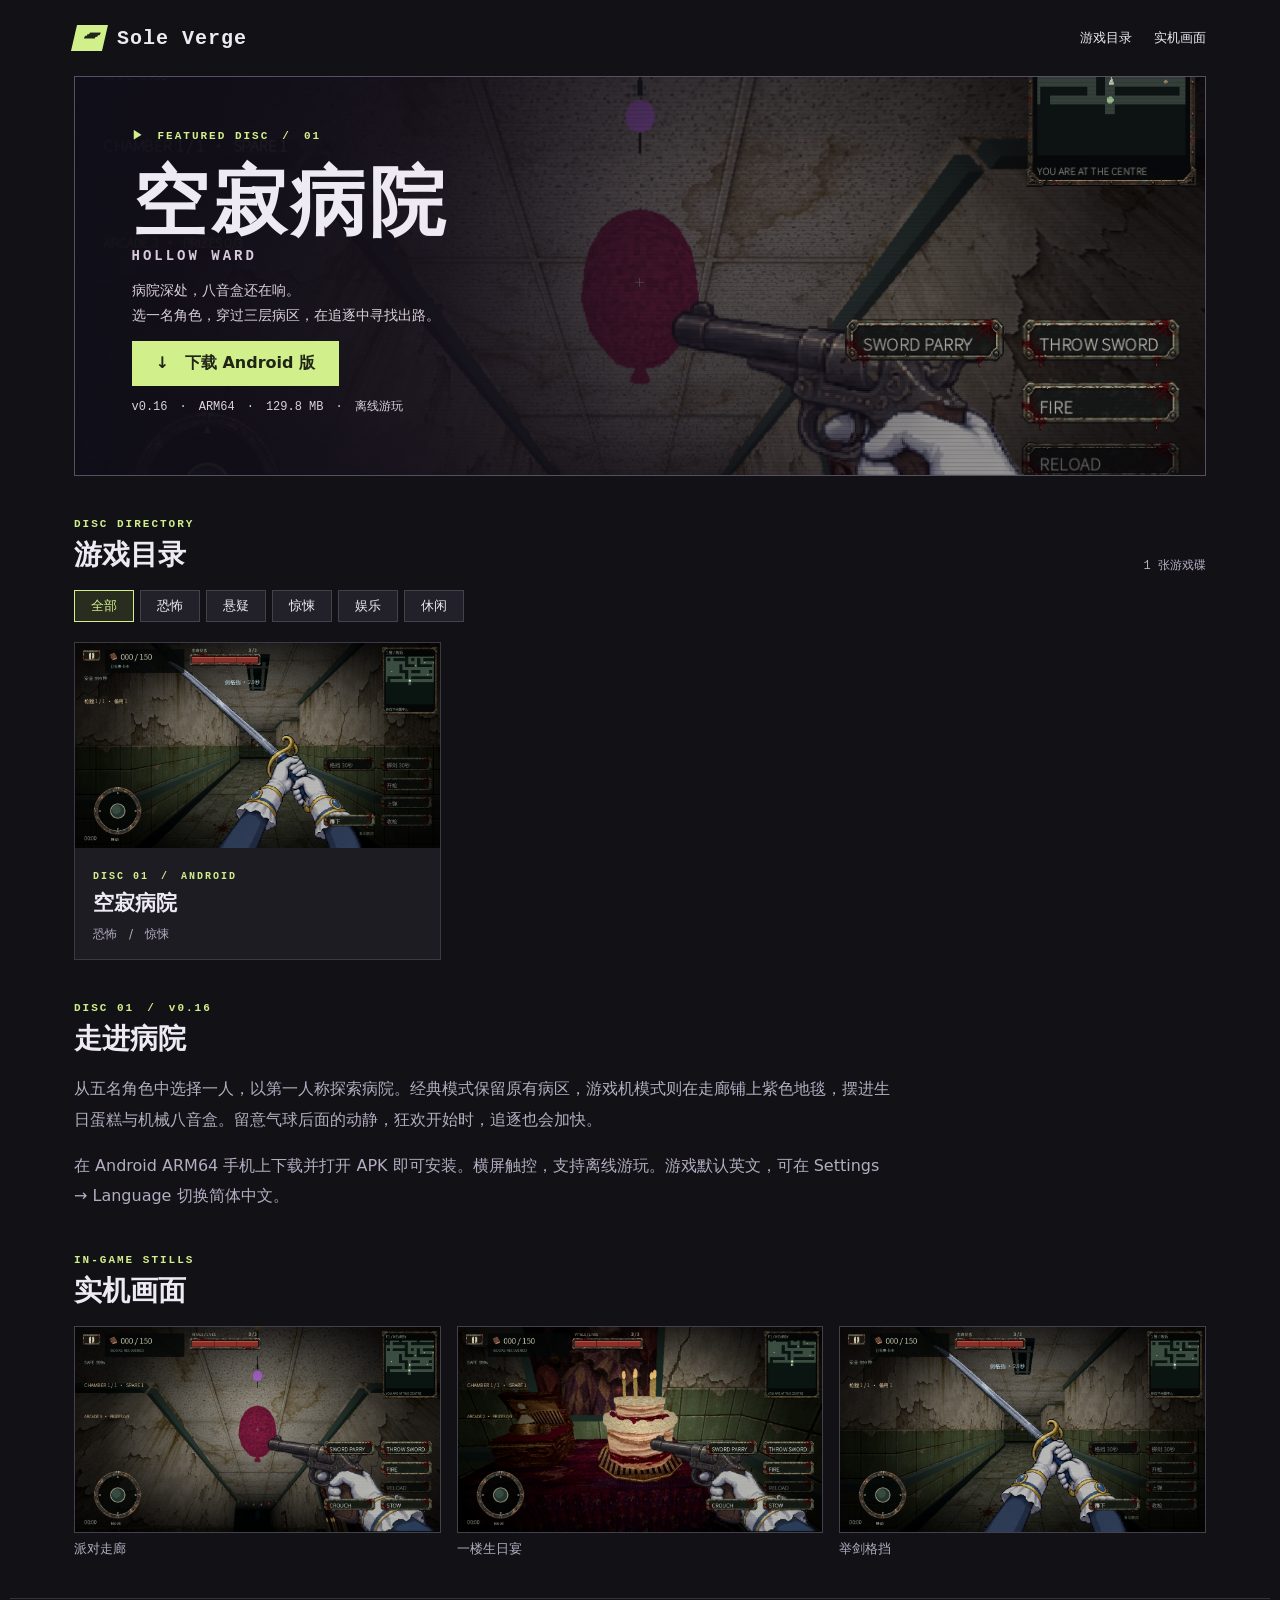
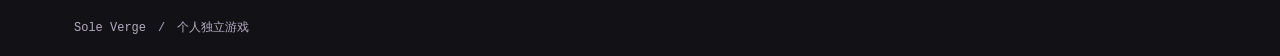
==== index.html @ 1a34a892 "Publish Sole Verge with Hollow Ward v0.16" ====
<!doctype html>
<html lang="zh-CN">
<head><meta charset="utf-8"><meta name="viewport" content="width=device-width,initial-scale=1"><meta name="theme-color" content="#12121a"><title>Sole Verge · 独立游戏目录</title><link rel="stylesheet" href="style.css"></head>
<body id="top"><header><a class="brand" href="#top"><i aria-hidden="true">▰</i> Sole Verge</a><nav><a href="#library">游戏目录</a><a href="#gallery">实机画面</a></nav></header>
<main><section class="hero"><img class="backdrop" src="assets/hall.png" alt=""><div class="shade"></div><div class="feature"><small>▶　FEATURED DISC　/　01</small><h1>空寂病院</h1><b>HOLLOW WARD</b><p>病院深处，八音盒还在响。<br>选一名角色，穿过三层病区，在追逐中寻找出路。</p><a class="play" href="https://github.com/bingkunwang01-cmd/save-room-arcade/releases/download/hollow-ward-v0.16/HollowWard-0.16-android.apk">↓　下载 Android 版</a><p class="spec">v0.16　·　ARM64　·　129.8 MB　·　离线游玩</p></div></section>
<section id="library"><div class="sectionhead"><div><small>DISC DIRECTORY</small><h2>游戏目录</h2></div><output id="count">1 张游戏碟</output></div><div id="filters" aria-label="游戏分类"></div><div id="cards"><a class="card" href="#game"><img src="assets/guard.png" alt="游戏中的第一人称视角"><span class="info"><small>DISC 01　/　ANDROID</small><strong>空寂病院</strong><em>恐怖　/　惊悚</em></span></a></div><p id="empty" hidden>此分类还没有上架游戏。</p></section>
<section id="game"><div class="sectionhead"><div><small>DISC 01　/　v0.16</small><h2>走进病院</h2></div></div><p>从五名角色中选择一人，以第一人称探索病院。经典模式保留原有病区，游戏机模式则在走廊铺上紫色地毯，摆进生日蛋糕与机械八音盒。留意气球后面的动静，狂欢开始时，追逐也会加快。</p><p>在 Android ARM64 手机上下载并打开 APK 即可安装。横屏触控，支持离线游玩。游戏默认英文，可在 Settings → Language 切换简体中文。</p></section>
<section id="gallery"><div class="sectionhead"><div><small>IN-GAME STILLS</small><h2>实机画面</h2></div></div><div class="stills"><figure><button><img src="assets/hall.png" alt="派对走廊中的漂浮气球"></button><figcaption>派对走廊</figcaption></figure><figure><button><img src="assets/cake.png" alt="一楼派对桌上的生日蛋糕"></button><figcaption>一楼生日宴</figcaption></figure><figure><button><img src="assets/guard.png" alt="角色举剑格挡的第一人称视角"></button><figcaption>举剑格挡</figcaption></figure></div></section></main>
<footer>Sole Verge　/　个人独立游戏</footer><dialog id="viewer" aria-label="实机画面大图"><form method="dialog"><button aria-label="关闭大图">✕</button></form><img alt=""></dialog><script src="app.js"></script></body></html>
---- style.css ----
:root{color-scheme:dark;--fg:#edeaf3;--muted:#b4acc0;--lime:#d1f08b;font-family:"Microsoft YaHei",system-ui,sans-serif}*{box-sizing:border-box}html{scroll-behavior:smooth;scroll-padding-top:20px}body{margin:0;color:var(--fg);background:#111116}header,main,footer{max-width:1260px;margin:auto;padding-inline:5vw}header{display:flex;align-items:center;justify-content:space-between;height:76px}a{color:inherit;text-decoration:none}.brand,b,small,.caption,output,footer{font-family:Consolas,monospace}.brand{display:flex;gap:12px;align-items:center;font-size:20px;font-weight:800;letter-spacing:1px}.brand i{display:grid;place-items:center;width:31px;height:26px;background:var(--lime);color:#20261a;transform:skew(-13deg);font-size:26px;line-height:1}nav{display:flex;align-items:center;gap:22px;font-size:13px}button{cursor:pointer;background:#22212a;color:inherit;border:1px solid #44414d;padding:8px 14px;font:inherit}button:hover,button:focus-visible,a:focus-visible{outline:2px solid var(--lime);outline-offset:2px}.hero{isolation:isolate;position:relative;min-height:370px;display:flex;align-items:center;overflow:hidden;border:1px solid #565062;background:#30293c}.hero canvas,.shade{position:absolute;inset:0;width:100%;height:100%;z-index:-2;object-fit:cover;image-rendering:pixelated}.shade{z-index:-1;background:linear-gradient(90deg,#14101ae8,transparent 83%),repeating-linear-gradient(0deg,#0001 0 1px,transparent 1px 4px)}.feature{padding:40px 5%}small{color:var(--lime);letter-spacing:2px;font-size:11px;font-weight:700}.feature h1{font-size:clamp(44px,6vw,76px);margin:15px 0 0;letter-spacing:3px;line-height:1.15}.feature b{font-size:14px;letter-spacing:3px;color:#d8cadb}.feature p{line-height:1.75;color:#dad1dc;font-size:14px}.play{background:var(--lime);color:#202517;border:0;font-weight:750;padding:12px 24px}.caption{position:absolute;bottom:20px;right:22px;font-size:11px;letter-spacing:2px}.sectionhead{display:flex;align-items:end;justify-content:space-between;margin:36px 0 16px}h2{margin:5px 0 0;font-size:28px}output,footer{font-size:12px;color:var(--muted)}#filters{display:flex;gap:6px;flex-wrap:wrap;margin-bottom:20px}#filters button{font-size:13px;padding:6px 16px}#filters [aria-pressed=true]{border-color:var(--lime);color:var(--lime);background:#282d20}#cards{display:grid;grid-template-columns:repeat(3,1fr);gap:16px}.card{background:#1d1c23;border:1px solid #3b3944;text-align:left;padding:0;overflow:hidden}.card canvas{width:100%;display:block;image-rendering:pixelated;aspect-ratio:2.45;object-fit:cover}.info{padding:16px 18px;display:block}.info small{font-size:10px}.info strong{display:block;margin:6px 0;font-size:21px}.info em{font-style:normal;color:var(--muted);font-size:12px}footer{margin-top:40px;padding-block:20px;border-top:1px solid #34323b}dialog{width:min(430px,92vw);border:1px solid #71677d;background:#1c1924;color:var(--fg);padding:24px}dialog::backdrop{background:#08070cd9}.dialoghead{display:flex;align-items:center;justify-content:space-between}dialog p{font-size:14px;line-height:1.7;color:#cec6d5}#pads{display:grid;grid-template-columns:1fr 1fr;gap:8px;margin:16px 0}#pads button{height:60px;font:24px Consolas,monospace}.lit{background:var(--lime);color:#111}#status{color:var(--lime);min-height:24px}@media(max-width:650px){header{height:62px}nav{gap:10px}.brand{font-size:16px}.hero{min-height:340px}.hero canvas{object-position:70% center}#cards{grid-template-columns:1fr}.feature h1{font-size:49px}#filters button{padding:6px 12px}}@media(prefers-reduced-motion:reduce){html{scroll-behavior:auto}}
.hero .backdrop{position:absolute;inset:0;width:100%;height:100%;object-fit:cover;object-position:center 47%;z-index:-2}.hero{min-height:400px}.shade{background:linear-gradient(90deg,#100e18f7 0%,#130e19de 32%,#170e1c35 78%),repeating-linear-gradient(0deg,#0808101c 0 1px,transparent 1px 4px)}.play{display:inline-block}.play:hover{background:#e4ffad}.spec{font:12px/1.5 Consolas,monospace!important}.card img,.stills img{display:block;width:100%;aspect-ratio:16/9;object-fit:cover}.card:hover,.stills button:hover{border-color:var(--lime)}.card[hidden]{display:none}#game>p{color:var(--muted);line-height:1.9;max-width:820px}.stills{display:grid;grid-template-columns:repeat(3,1fr);gap:16px}.stills figure{margin:0}.stills button{display:block;padding:0;width:100%}figcaption{margin-top:7px;color:var(--muted);font-size:13px}#viewer{width:min(1050px,96vw);padding:8px}#viewer img{display:block;width:100%;max-height:78vh;object-fit:contain}#viewer form{text-align:right;margin-bottom:5px}@media(max-width:650px){.stills{grid-template-columns:1fr}.spec{font-size:11px!important}.hero .backdrop{object-position:62% center}}
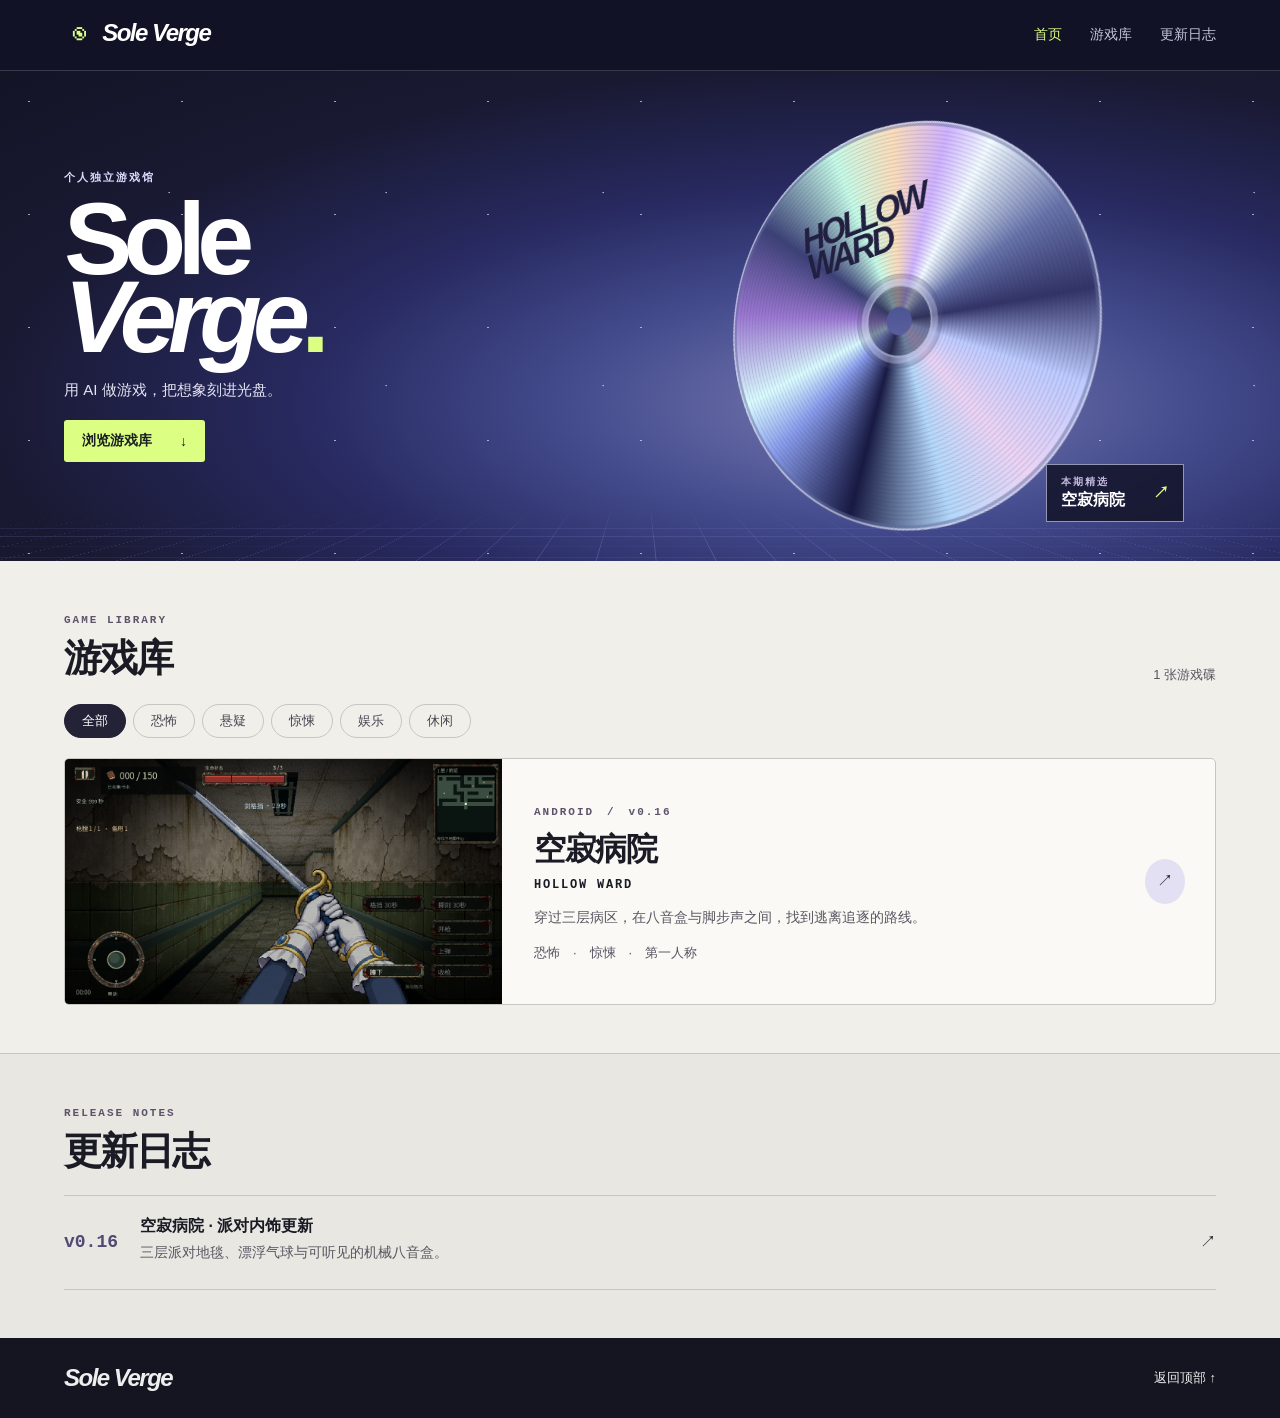
==== commit c08f9855: "Build a dedicated Sole Verge disc gallery and game detail page" ====
--- a/index.html
+++ b/index.html
@@ -1,9 +1,8 @@
 <!doctype html>
-<html lang="zh-CN">
-<head><meta charset="utf-8"><meta name="viewport" content="width=device-width,initial-scale=1"><meta name="theme-color" content="#12121a"><title>Sole Verge · 独立游戏目录</title><link rel="stylesheet" href="style.css"></head>
-<body id="top"><header><a class="brand" href="#top"><i aria-hidden="true">▰</i> Sole Verge</a><nav><a href="#library">游戏目录</a><a href="#gallery">实机画面</a></nav></header>
-<main><section class="hero"><img class="backdrop" src="assets/hall.png" alt=""><div class="shade"></div><div class="feature"><small>▶　FEATURED DISC　/　01</small><h1>空寂病院</h1><b>HOLLOW WARD</b><p>病院深处，八音盒还在响。<br>选一名角色，穿过三层病区，在追逐中寻找出路。</p><a class="play" href="https://github.com/bingkunwang01-cmd/save-room-arcade/releases/download/hollow-ward-v0.16/HollowWard-0.16-android.apk">↓　下载 Android 版</a><p class="spec">v0.16　·　ARM64　·　129.8 MB　·　离线游玩</p></div></section>
-<section id="library"><div class="sectionhead"><div><small>DISC DIRECTORY</small><h2>游戏目录</h2></div><output id="count">1 张游戏碟</output></div><div id="filters" aria-label="游戏分类"></div><div id="cards"><a class="card" href="#game"><img src="assets/guard.png" alt="游戏中的第一人称视角"><span class="info"><small>DISC 01　/　ANDROID</small><strong>空寂病院</strong><em>恐怖　/　惊悚</em></span></a></div><p id="empty" hidden>此分类还没有上架游戏。</p></section>
-<section id="game"><div class="sectionhead"><div><small>DISC 01　/　v0.16</small><h2>走进病院</h2></div></div><p>从五名角色中选择一人，以第一人称探索病院。经典模式保留原有病区，游戏机模式则在走廊铺上紫色地毯，摆进生日蛋糕与机械八音盒。留意气球后面的动静，狂欢开始时，追逐也会加快。</p><p>在 Android ARM64 手机上下载并打开 APK 即可安装。横屏触控，支持离线游玩。游戏默认英文，可在 Settings → Language 切换简体中文。</p></section>
-<section id="gallery"><div class="sectionhead"><div><small>IN-GAME STILLS</small><h2>实机画面</h2></div></div><div class="stills"><figure><button><img src="assets/hall.png" alt="派对走廊中的漂浮气球"></button><figcaption>派对走廊</figcaption></figure><figure><button><img src="assets/cake.png" alt="一楼派对桌上的生日蛋糕"></button><figcaption>一楼生日宴</figcaption></figure><figure><button><img src="assets/guard.png" alt="角色举剑格挡的第一人称视角"></button><figcaption>举剑格挡</figcaption></figure></div></section></main>
-<footer>Sole Verge　/　个人独立游戏</footer><dialog id="viewer" aria-label="实机画面大图"><form method="dialog"><button aria-label="关闭大图">✕</button></form><img alt=""></dialog><script src="app.js"></script></body></html>
+<html lang="zh-CN"><head><meta charset="utf-8"><meta name="viewport" content="width=device-width,initial-scale=1"><meta name="theme-color" content="#10132c"><meta name="description" content="Sole Verge 是一个用 AI 创作独立游戏的个人收藏馆。浏览游戏、查看实机画面并下载游玩。"><title>Sole Verge · 独立游戏大厅</title><link rel="stylesheet" href="home.css"></head>
+<body id="top"><header><div class="wrap bar"><a class="logo" href="./"><i aria-hidden="true">◉</i> Sole Verge</a><nav aria-label="主导航"><a href="./" aria-current="page">首页</a><a href="#library">游戏库</a><a href="#updates">更新日志</a></nav></div></header>
+<main><section class="atrium"><div class="sky" aria-hidden="true"></div><div class="floor" aria-hidden="true"></div><div class="wrap stage"><div class="intro"><p class="micro">个人独立游戏馆</p><h1>Sole<br><em>Verge</em><span>.</span></h1><p class="lead">用 AI 做游戏，把想象刻进光盘。</p><a class="enter" href="#library">浏览游戏库 <span>↓</span></a></div>
+<a class="exhibit" href="hollow-ward.html" aria-label="探索本期精选游戏《空寂病院》"><div class="disc" aria-hidden="true"><div class="grooves"></div><div class="print">HOLLOW<br>WARD</div><div class="hub"></div></div><span class="plaque"><span><small>本期精选</small>空寂病院</span><b>↗</b></span></a></div></section>
+<section class="library" id="library"><div class="wrap"><div class="section-title"><div><small>GAME LIBRARY</small><h2>游戏库</h2></div><output id="count">1 张游戏碟</output></div><div id="filters" aria-label="游戏分类"></div><a class="card" href="hollow-ward.html"><div class="cover"><img src="assets/guard.png" alt="空寂病院实机画面"></div><div class="copy"><small>ANDROID　/　v0.16</small><h3>空寂病院</h3><b>HOLLOW WARD</b><p>穿过三层病区，在八音盒与脚步声之间，找到逃离追逐的路线。</p><div class="tags">恐怖　·　惊悚　·　第一人称</div></div><span class="arrow" aria-hidden="true">↗</span></a><p id="empty" hidden>此分类暂未收录游戏。</p></div></section>
+<section id="updates"><div class="wrap"><div class="section-title"><div><small>RELEASE NOTES</small><h2>更新日志</h2></div></div><a class="release" href="hollow-ward.html#game"><strong>v0.16</strong><div><b>空寂病院 · 派对内饰更新</b><p>三层派对地毯、漂浮气球与可听见的机械八音盒。</p></div><span>↗</span></a></div></section></main><footer><div class="wrap"><b>Sole Verge</b><a href="#top">返回顶部 ↑</a></div></footer><script src="app.js"></script></body></html>
+
--- a/home.css
+++ b/home.css
@@ -0,0 +1,2 @@
+:root{--paper:#f1efe9;--ink:#1b1b25;--lime:#dcff83;--line:#c8c6c1;font-family:"Microsoft YaHei UI","Microsoft YaHei",Arial,sans-serif;color:var(--ink);background:var(--paper)}*{box-sizing:border-box}html{scroll-behavior:smooth;scroll-padding-top:24px}body{margin:0}a{color:inherit;text-decoration:none}button{font:inherit;cursor:pointer}a:focus-visible,button:focus-visible{outline:3px solid #7870ec;outline-offset:4px}.wrap{width:min(1240px,90%);margin:auto}header{background:#111225;color:#fff;border-bottom:1px solid #39394a}.bar,.bar nav,footer .wrap{display:flex;align-items:center;justify-content:space-between}.bar{height:70px}.logo,footer b{font:bold italic 24px/1 Arial,sans-serif;letter-spacing:-1.5px}.logo i{display:inline-grid;place-items:center;vertical-align:middle;width:28px;height:28px;color:var(--lime);font:30px/1 Consolas,monospace;margin-right:5px}.bar nav{gap:28px;font-size:14px}.bar nav a{padding:10px 0;color:#c5c6db}.bar nav a:hover,.bar [aria-current=page]{color:var(--lime)}.atrium{background:radial-gradient(ellipse at 69% 68%,#797bb1 0,#444c8e 25%,#282a61 46%,#191932 72%,#131426 100%);isolation:isolate;position:relative;overflow:hidden;color:white}.sky{position:absolute;inset:0;z-index:-2;background-image:radial-gradient(1px 1px at 19% 27%,#e2dafc 78%,transparent),radial-gradient(1px 1px at 78% 63%,#e2dafc 64%,transparent);background-size:153px 113px,217px 193px;opacity:.7}.floor{position:absolute;bottom:-35%;height:65%;width:170%;left:-35%;z-index:-1;background-image:linear-gradient(#a29bfb46 1px,transparent 1px),linear-gradient(90deg,#a29bfb46 1px,transparent 1px);background-size:65px 22px;transform:perspective(180px) rotateX(48deg);mask-image:linear-gradient(transparent,#000 38%)}.stage{position:relative;display:grid;grid-template-columns:.9fr 1.1fr;align-items:center;min-height:490px;padding-block:38px}.micro,.section-title small,.copy small,.plaque small{font:700 11px/1.5 Consolas,monospace;letter-spacing:.18em}.micro{color:#dbdcff;margin:0 0 14px}.intro h1{font:900 clamp(70px,8vw,121px)/.76 Arial,sans-serif;letter-spacing:-.085em;margin:0}.intro h1 em{font-weight:900}.intro h1 span{color:var(--lime)}.lead{margin:25px 0 20px;color:#e5e4f5;font-size:15px}.enter{display:inline-flex;align-items:center;gap:28px;background:var(--lime);color:#1b2020;font-size:14px;font-weight:bold;padding:12px 18px;border-radius:3px}.enter:hover{background:#efffc5}.exhibit{position:relative;height:400px;display:grid;place-items:center;perspective:920px}.disc{position:relative;width:min(32vw,410px);aspect-ratio:1;border-radius:50%;background:conic-gradient(from 210deg,#171941,#899cec 9%,#dafcfe 14%,#9b77d1 22%,#3c4177 30%,#c6fbe7 39%,#fbddba 45%,#cfb2ff 50%,#f2fbff 54%,#6774aa 62%,#323367 69%,#beccff 76%,#ecd4f4 84%,#b4d8fa 91%,#171941);box-shadow:inset 0 0 0 2px #ececff99,inset 0 0 0 5px #616a9c80,2px 5px 0 #7876a7,4px 7px 0 #434968,11px 20px 35px #11133380;transform:rotate(-19deg) rotateY(-24deg) rotateX(15deg);transition:transform .6s ease;mask-image:radial-gradient(circle,transparent 0 4.7%,black 5.1%)}.exhibit:hover .disc,.exhibit:focus-visible .disc{transform:rotate(-10deg) rotateY(-14deg) rotateX(9deg)}.grooves,.hub{position:absolute;border-radius:50%}.grooves{inset:2%;background:repeating-radial-gradient(circle,transparent 0 2px,#29275227 3px,transparent 4px)}.hub{inset:41%;border:2px solid #dfe4ff99;background:#3033528a;box-shadow:0 0 0 6px #ddddff59,0 0 0 11px #51547a45}.print{position:absolute;top:18%;left:28%;font:900 italic clamp(22px,3vw,44px)/.8 Arial,sans-serif;color:#222041;letter-spacing:-.09em}.plaque{position:absolute;bottom:-6px;right:5%;display:flex;gap:28px;align-items:center;padding:10px 14px;background:#141429dd;border:1px solid #9395b4;color:#fff;font-size:16px;font-weight:700}.plaque small{display:block;color:#c6badf;font-size:10px}.plaque b{color:var(--lime)}.library,#updates{padding:48px 0}.section-title{display:flex;align-items:end;justify-content:space-between}.section-title small,.copy small{color:#5c546a}.section-title h2{font-size:clamp(28px,3vw,42px);margin:4px 0 0;letter-spacing:-.055em}.section-title output,.tags,figcaption{font-size:13px;color:#575462}#filters{display:flex;gap:7px;flex-wrap:wrap;margin:20px 0}#filters button{padding:7px 17px;border:1px solid var(--line);border-radius:30px;background:transparent;color:#474450;font-size:13px}#filters [aria-pressed=true]{background:#242237;color:white;border-color:#242237}.card{display:grid;grid-template-columns:minmax(220px,38%) 1fr auto;align-items:center;background:#faf9f5;border:1px solid var(--line);overflow:hidden;border-radius:5px}.card[hidden]{display:none}.cover{align-self:stretch;min-height:195px;overflow:hidden;background:#191526}.cover img{width:100%;height:100%;object-fit:cover;display:block;transition:transform .4s}.card:hover img{transform:scale(1.04)}.copy{padding:24px 32px}.copy h3{font-size:32px;letter-spacing:-.04em;margin:8px 0 2px}.copy b{font:700 12px Consolas,monospace;letter-spacing:.15em}.copy p,.release p{color:#595661;font-size:14px;line-height:1.7}.arrow{margin-right:30px;background:#e3e0f3;padding:12px;border-radius:50%}#updates{border-top:1px solid var(--line);background:#e8e7e2}.release{margin-top:18px;display:flex;align-items:center;gap:22px;padding:20px 0;border-block:1px solid var(--line)}.release strong{font:700 18px Consolas,monospace;color:#504a74}.release p{margin:4px 0}.release span{margin-left:auto}footer{background:#151521;color:#eee;padding:28px 0}footer a{font-size:13px}#empty{padding:30px 0;color:#555}
+@media(max-width:700px){.bar{height:56px}.bar nav{gap:14px;font-size:12px}.logo{font-size:20px}.stage{grid-template-columns:1fr .95fr;min-height:355px;padding-block:36px}.intro h1{font-size:clamp(64px,13vw,89px)}.lead{font-size:13px;max-width:16ch;line-height:1.7}.exhibit{height:240px}.disc{width:43vw}.plaque{right:0;bottom:0;gap:12px;font-size:13px}.print{font-size:5vw}.library,#updates{padding:30px 0}.card{grid-template-columns:1fr;position:relative}.cover{min-height:0;aspect-ratio:2.35}.copy{padding:18px}.arrow{position:absolute;right:14px;bottom:14px;margin:0}.copy h3{font-size:25px}.copy p{margin-right:24px}.release{gap:12px}.release b{font-size:14px}#filters button{padding:6px 12px}}@media(prefers-reduced-motion:reduce){html{scroll-behavior:auto}*{transition:none!important}}
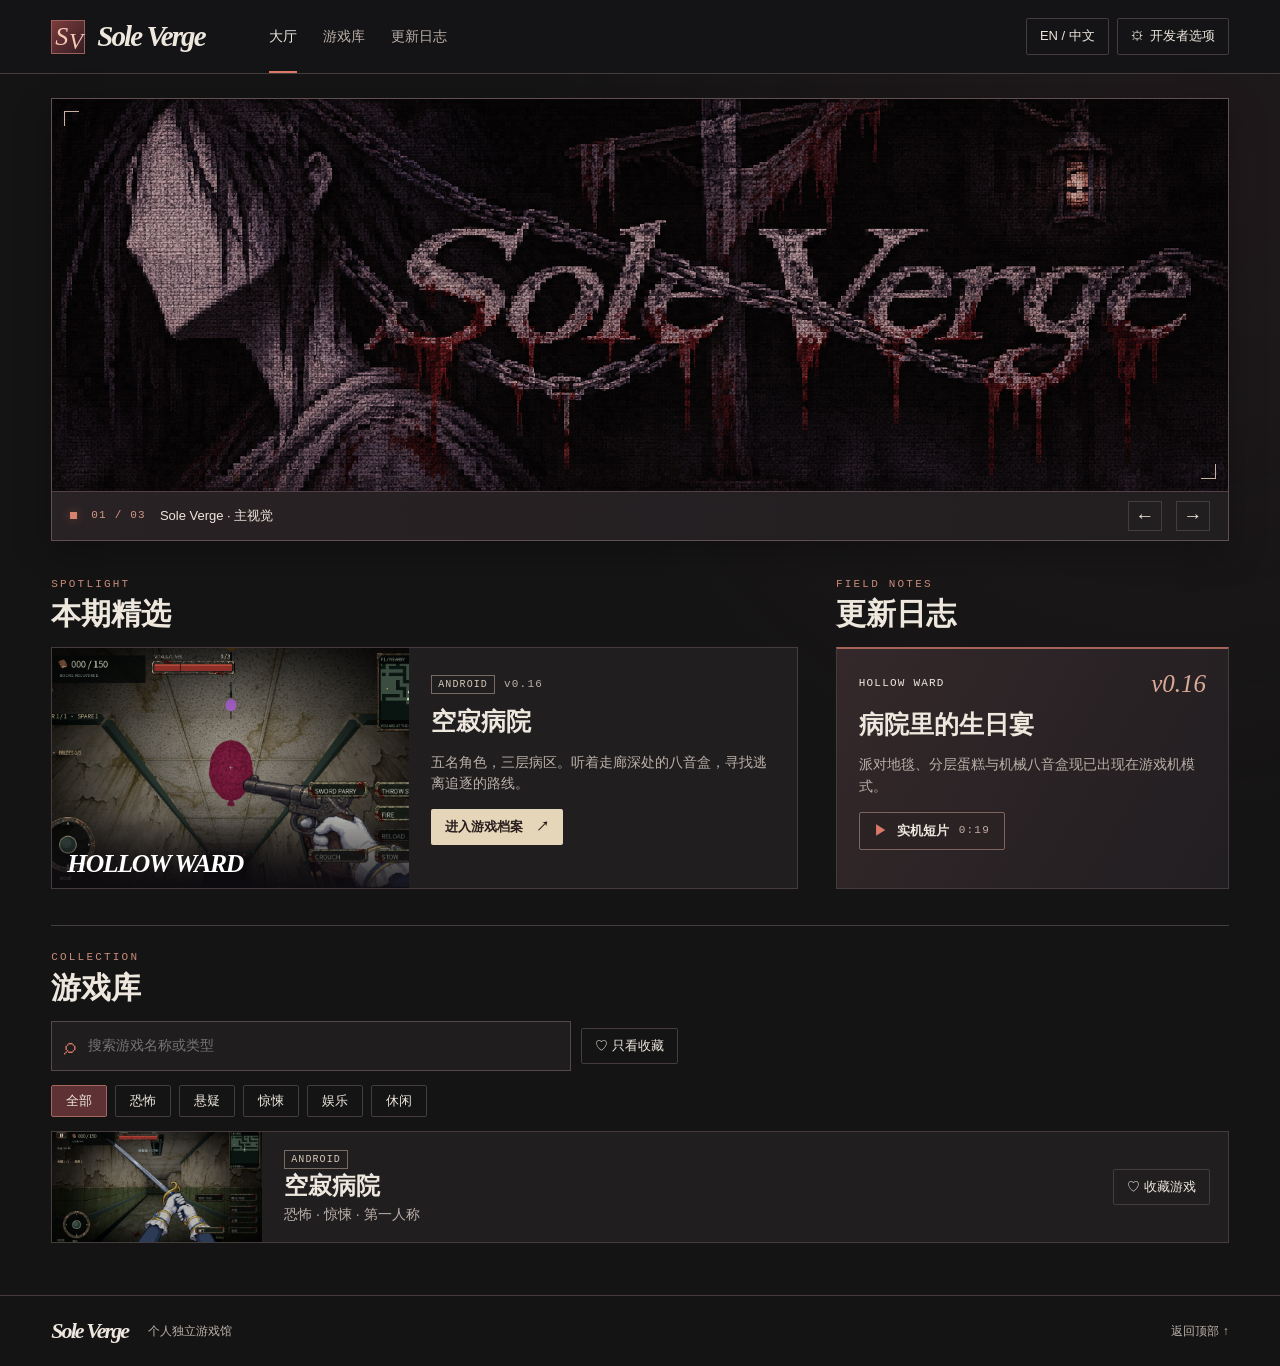
==== commit 21acc62f: "Redesign Sole Verge around original key art with bilingual browsing and display tools" ====
--- a/index.html
+++ b/index.html
@@ -1,8 +1,5 @@
-<!doctype html>
-<html lang="zh-CN"><head><meta charset="utf-8"><meta name="viewport" content="width=device-width,initial-scale=1"><meta name="theme-color" content="#10132c"><meta name="description" content="Sole Verge 是一个用 AI 创作独立游戏的个人收藏馆。浏览游戏、查看实机画面并下载游玩。"><title>Sole Verge · 独立游戏大厅</title><link rel="stylesheet" href="home.css"></head>
-<body id="top"><header><div class="wrap bar"><a class="logo" href="./"><i aria-hidden="true">◉</i> Sole Verge</a><nav aria-label="主导航"><a href="./" aria-current="page">首页</a><a href="#library">游戏库</a><a href="#updates">更新日志</a></nav></div></header>
-<main><section class="atrium"><div class="sky" aria-hidden="true"></div><div class="floor" aria-hidden="true"></div><div class="wrap stage"><div class="intro"><p class="micro">个人独立游戏馆</p><h1>Sole<br><em>Verge</em><span>.</span></h1><p class="lead">用 AI 做游戏，把想象刻进光盘。</p><a class="enter" href="#library">浏览游戏库 <span>↓</span></a></div>
-<a class="exhibit" href="hollow-ward.html" aria-label="探索本期精选游戏《空寂病院》"><div class="disc" aria-hidden="true"><div class="grooves"></div><div class="print">HOLLOW<br>WARD</div><div class="hub"></div></div><span class="plaque"><span><small>本期精选</small>空寂病院</span><b>↗</b></span></a></div></section>
-<section class="library" id="library"><div class="wrap"><div class="section-title"><div><small>GAME LIBRARY</small><h2>游戏库</h2></div><output id="count">1 张游戏碟</output></div><div id="filters" aria-label="游戏分类"></div><a class="card" href="hollow-ward.html"><div class="cover"><img src="assets/guard.png" alt="空寂病院实机画面"></div><div class="copy"><small>ANDROID　/　v0.16</small><h3>空寂病院</h3><b>HOLLOW WARD</b><p>穿过三层病区，在八音盒与脚步声之间，找到逃离追逐的路线。</p><div class="tags">恐怖　·　惊悚　·　第一人称</div></div><span class="arrow" aria-hidden="true">↗</span></a><p id="empty" hidden>此分类暂未收录游戏。</p></div></section>
-<section id="updates"><div class="wrap"><div class="section-title"><div><small>RELEASE NOTES</small><h2>更新日志</h2></div></div><a class="release" href="hollow-ward.html#game"><strong>v0.16</strong><div><b>空寂病院 · 派对内饰更新</b><p>三层派对地毯、漂浮气球与可听见的机械八音盒。</p></div><span>↗</span></a></div></section></main><footer><div class="wrap"><b>Sole Verge</b><a href="#top">返回顶部 ↑</a></div></footer><script src="app.js"></script></body></html>
-
+<!doctype html><html lang="zh-CN"><head><meta charset="utf-8"><meta name="viewport" content="width=device-width,initial-scale=1"><meta name="theme-color" content="#181617"><title>Sole Verge · 独立游戏馆</title><link rel="stylesheet" href="archive.css"></head><body id="top" data-page="home">
+<header><div class="shell mast"><a href="index.html" class="brand"><i aria-hidden="true">S<span>V</span></i>Sole Verge</a><nav><a class="active" href="index.html"><span data-zh="大厅" data-en="Home" >大厅</span></a><a class="" href="index.html#library"><span data-zh="游戏库" data-en="Games" >游戏库</span></a><a class="" href="index.html#updates"><span data-zh="更新日志" data-en="Updates" >更新日志</span></a></nav><div class="tools"><button id="lang" lang="en">EN / 中文</button><button id="settings" class="settings" type="button"><span data-zh="开发者选项" data-en="Dev options" >开发者选项</span></button></div></div></header><main class="shell"><section class="frame" aria-label="Sole Verge"><h1 class="sr">Sole Verge</h1><div class="keyart"><img id="key" src="assets/key-art.png" alt="Sole Verge"><div class="corners"></div></div><div class="caption"><div><i class="red-dot"></i><small id="artNo">01 / 03</small><b id="artTitle"><span data-zh="Sole Verge · 主视觉" data-en="Sole Verge · Key art" >Sole Verge · 主视觉</span></b></div><div class="controls"><button id="prev" aria-label="Previous / 上一张">←</button><button id="next" aria-label="Next / 下一张">→</button></div></div></section><div class="columns"><section class="spot"><div class="section-head"><small>SPOTLIGHT</small><h2 data-zh="本期精选" data-en="In the spotlight" >本期精选</h2></div><div class="feature"><a class="feature-image" href="hollow-ward.html"><img src="assets/hall.png" alt="Hollow Ward"><span class="photo-mark">HOLLOW WARD</span></a><div class="feature-copy"><span class="ticket">ANDROID</span><small class="ver">v0.16</small><h3 data-zh="空寂病院" data-en="Hollow Ward" >空寂病院</h3><p data-zh="五名角色，三层病区。听着走廊深处的八音盒，寻找逃离追逐的路线。" data-en="Five characters. Three hospital floors. Follow the music box through the halls and find a way out." >五名角色，三层病区。听着走廊深处的八音盒，寻找逃离追逐的路线。</p><a class="solid" href="hollow-ward.html"><span data-zh="进入游戏档案　↗" data-en="View game　↗" >进入游戏档案　↗</span></a></div></div></section><section class="update" id="updates"><div class="section-head"><small>FIELD NOTES</small><h2 data-zh="更新日志" data-en="Release notes" >更新日志</h2></div><article><div class="issue"><small>HOLLOW WARD</small><b>v0.16</b></div><h3 data-zh="病院里的生日宴" data-en="A birthday in the ward" >病院里的生日宴</h3><p data-zh="派对地毯、分层蛋糕与机械八音盒现已出现在游戏机模式。" data-en="Party carpets, tiered cakes and mechanical music boxes have arrived in Arcade Mode." >派对地毯、分层蛋糕与机械八音盒现已出现在游戏机模式。</p><button class="preview open-video"><i aria-hidden="true">▶</i><span data-zh="实机短片" data-en="Gameplay clip" >实机短片</span> <time>0:19</time></button></article></section></div><section id="library"><div class="section-head"><small>COLLECTION</small><h2 data-zh="游戏库" data-en="Game library" >游戏库</h2></div><div class="searchbar"><label class="query"><span aria-hidden="true">⌕</span><input type="search" id="search" aria-label="搜索游戏 / Search games" placeholder="搜索游戏名称或类型"></label><button id="saved" aria-pressed="false">♡ <span data-zh="只看收藏" data-en="Saved only" >只看收藏</span></button></div><div id="filters"><button data-tag="all" aria-pressed="true"><span data-zh="全部" data-en="All" >全部</span></button><button data-tag="horror" aria-pressed="false"><span data-zh="恐怖" data-en="Horror" >恐怖</span></button><button data-tag="mystery" aria-pressed="false"><span data-zh="悬疑" data-en="Mystery" >悬疑</span></button><button data-tag="thriller" aria-pressed="false"><span data-zh="惊悚" data-en="Thriller" >惊悚</span></button><button data-tag="arcade" aria-pressed="false"><span data-zh="娱乐" data-en="Arcade" >娱乐</span></button><button data-tag="casual" aria-pressed="false"><span data-zh="休闲" data-en="Casual" >休闲</span></button></div><article id="record" class="record"><a href="hollow-ward.html"><img src="assets/guard.png" alt="Hollow Ward"><div><span class="ticket">ANDROID</span><h3 data-zh="空寂病院" data-en="Hollow Ward" >空寂病院</h3><p data-zh="恐怖 · 惊悚 · 第一人称" data-en="Horror · Thriller · First-person" >恐怖 · 惊悚 · 第一人称</p></div></a><button class="favorite" aria-pressed="false">♡ <span data-zh="收藏游戏" data-en="Save game" >收藏游戏</span></button></article><div id="empty" hidden><p data-zh="没有符合条件的游戏。" data-en="No games match your selection." >没有符合条件的游戏。</p><button id="clear" class="outline" type="button"><span data-zh="清除筛选" data-en="Clear filters" >清除筛选</span></button></div></section></main><footer><div class="shell"><a class="wordmark" href="index.html">Sole Verge</a><span data-zh="个人独立游戏馆" data-en="Independent game archive" >个人独立游戏馆</span><a class="" href="#top"><span data-zh="返回顶部 ↑" data-en="Back to top ↑" >返回顶部 ↑</span></a></div></footer><dialog id="options" aria-labelledby="opTitle"><div class="dialoghead"><small>SOLE VERGE / DISPLAY</small><button class="close" aria-label="Close / 关闭">×</button></div><h2 data-zh="开发者选项" data-en="Developer options" id="opTitle">开发者选项</h2>
+<p data-zh="设置保存在当前浏览器。" data-en="Preferences are saved in this browser." >设置保存在当前浏览器。</p>
+<label class="switch"><span data-zh="CRT 扫描线" data-en="CRT scanlines" >CRT 扫描线</span><input type="checkbox" id="crt"></label><label class="switch"><span data-zh="界面动效" data-en="Interface motion" >界面动效</span><input type="checkbox" id="motion"></label><label class="switch"><span data-zh="显示布局边界" data-en="Show layout bounds" >显示布局边界</span><input type="checkbox" id="bounds"></label><div class="diag"><small>VIEWPORT</small><output id="vp"></output></div><button id="reset" class="outline" type="button"><span data-zh="恢复默认" data-en="Restore defaults" >恢复默认</span></button></dialog>
+<dialog id="media" aria-labelledby="mediaTitle"><div class="dialoghead"><strong id="mediaTitle"></strong><button class="close" aria-label="Close / 关闭">×</button></div><div id="screen"></div><div id="mediaControls"><button data-step="-1" aria-label="Previous / 上一个">←</button><output id="position"></output><button data-step="1" aria-label="Next / 下一个">→</button></div></dialog><script src="archive.js"></script></body></html>
--- a/archive.css
+++ b/archive.css
@@ -0,0 +1,28 @@
+:root {
+  color-scheme:dark; --base:#151415; --panel:#211e20; --ink:#ede7dd; --muted:#bbb0a9;
+  --line:#443c3d; --red:#da7968; --wine:#742e30;
+  --serif:Georgia,"Times New Roman","Songti SC",SimSun,serif;
+  --mono:Consolas,"Courier New",monospace; font:15px/1.55 "Microsoft YaHei UI",Arial,sans-serif;
+  background:var(--base); color:var(--ink); scroll-behavior:smooth; scroll-padding-top:20px;
+}
+*{box-sizing:border-box}body{margin:0;background:radial-gradient(ellipse at 92% 13%,#33232655,transparent 39%),var(--base)}
+a{color:inherit;text-decoration:none}button,input{font:inherit}button{cursor:pointer;color:inherit;background:none;border:0}
+a:focus-visible,button:focus-visible,input:focus-visible{outline:2px solid #ecc299;outline-offset:3px}a,button{touch-action:manipulation}
+[hidden]{display:none!important}.sr{position:absolute;width:1px;height:1px;overflow:hidden;clip-path:inset(50%)}.shell{width:min(1330px,92%);margin-inline:auto}
+header{border-bottom:1px solid var(--line);background:#141315}.mast,.tools,nav,.caption,.caption>div,.dialoghead,.section-head,.release,.issue,.searchbar,.query,.diag,footer .shell{display:flex;align-items:center}
+.mast{height:73px;gap:clamp(20px,5vw,80px)}.brand,.wordmark{font:700 italic 29px/1 var(--serif);white-space:nowrap;letter-spacing:-1.9px}.brand{display:flex;align-items:center;gap:12px}
+.brand i{display:inline-grid;align-items:center;position:relative;font:italic 26px/1 var(--serif);color:#f6c9b7;width:34px;height:34px;background:linear-gradient(135deg,#7c3c3c,#351d23);border:1px solid #9a615c;padding-left:3px}
+.brand i span{position:absolute;right:3px;bottom:0;font-size:23px}nav{gap:26px;height:100%}nav a{position:relative;display:grid;align-items:center;height:100%;font-size:14px;color:var(--muted)}
+nav a.active,nav a:hover{color:var(--ink)}nav a.active:after{content:"";position:absolute;bottom:0;height:2px;left:0;right:0;background:var(--red)}.tools{margin-left:auto;gap:8px}.tools button,.outline,.favorite,#saved{padding:7px 13px;border:1px solid var(--line);border-radius:2px;font-size:13px}.tools button:hover,.outline:hover,.favorite:hover,#saved:hover{background:#3c3031}.settings:before{content:"⚙";margin-right:6px}
+.frame{margin-top:24px;border:1px solid #615052;background:#100e10;box-shadow:0 12px 35px #0004}.keyart{aspect-ratio:3/1;position:relative;overflow:hidden;display:grid;place-items:center;background:#100e10}
+.keyart img{width:100%;height:100%;position:absolute;object-fit:cover;transition:transform .35s ease-out;transform:scale(1.013) translate(var(--px,0px),var(--py,0px))}.keyart img[data-slide="0"]{object-fit:contain}
+.corners{z-index:2;position:absolute;inset:12px;pointer-events:none;background:linear-gradient(#c8b2a3,#c8b2a3) left top/15px 1px,linear-gradient(#c8b2a3,#c8b2a3) left top/1px 15px,linear-gradient(#c8b2a3,#c8b2a3) right bottom/15px 1px,linear-gradient(#c8b2a3,#c8b2a3) right bottom/1px 15px;background-repeat:no-repeat}
+body.crt .keyart:after,body.crt .game-hero:after{content:"";pointer-events:none;position:absolute;inset:0;background:repeating-linear-gradient(0deg,transparent 0 3px,#0002 3px 4px)}.caption{min-height:49px;justify-content:space-between;padding:0 18px;border-top:1px solid #544145;background:linear-gradient(90deg,#292225,#211e20)}.caption>div{gap:14px}.caption small,.meta,.ver,time,.ticket,.issue small,.section-head small,dialog small{font:11px/1.4 var(--mono);letter-spacing:.11em}.caption small{color:#d49684}.caption b{font-size:13px;font-weight:500}.red-dot{width:7px;height:7px;background:#d8816e;box-shadow:0 0 10px #d4735866}.controls button,#mediaControls button{min-width:34px;font-size:19px;border:1px solid var(--line);line-height:26px}.controls button:hover,#mediaControls button:hover{background:#66403e}
+.columns{display:grid;grid-template-columns:minmax(0,1.9fr) minmax(235px,1fr);gap:clamp(20px,3vw,44px);margin:36px 0}.section-head{flex-direction:column;align-items:flex-start;gap:3px;margin:0 0 15px}.section-head small{color:#c88b79;letter-spacing:.2em}.section-head h2,dialog h2{font:700 30px/1.24 var(--serif);margin:0}.feature,.update article,.record,.game-hero,.still{border:1px solid var(--line);background:var(--panel)}.feature{display:grid;grid-template-columns:48% 1fr;min-height:242px}.feature-image{position:relative;overflow:hidden;min-height:200px}.feature-image img,.record img,.still img{width:100%;height:100%;object-fit:cover}.feature-image img{position:absolute;inset:0;transition:transform .5s}.feature-image:hover img,.still:hover img{transform:scale(1.04)}.photo-mark{position:absolute;inset:auto 0 0;background:linear-gradient(transparent,#100d12dc);padding:36px 15px 12px;font:italic 700 clamp(17px,2vw,31px)/1 var(--serif);color:#fff;letter-spacing:-.05em}.feature-copy,.update article{padding:clamp(17px,1.7vw,28px)}.ticket{padding:3px 6px;border:1px solid #796b62;color:#d4c8b4;font-size:10px}.ver{margin-left:9px;color:var(--muted)}h3{font:700 25px/1.25 var(--serif);margin:13px 0 6px}.feature p,.update p,.columns>section>p,.record p,dialog p{color:var(--muted);font-size:14px}.solid,.preview{display:inline-flex;align-items:center;gap:10px;background:#e5d6ba;color:#281c1c;padding:8px 14px;border-radius:2px;font-weight:700;font-size:13px}.solid:hover{background:#f9ead1}.update article{min-height:242px;border-top:2px solid #a66459;background:linear-gradient(120deg,#34282a,#211e21)}.issue{justify-content:space-between}.issue b{font:italic 25px/1 var(--serif);color:#ddaa97}.preview{border:1px solid #80635d;color:var(--ink);background:#2b2224}.preview:hover{background:#4f3233}.preview i{font-style:normal;color:var(--red)}time{color:#c3aaa1}
+#library,#gallery{padding:24px 0 52px;border-top:1px solid var(--line)}.searchbar{gap:10px}.query{border:1px solid #554747;background:#201d1f;gap:10px;padding:6px 12px;width:min(520px,65%)}.query span{font-size:23px;color:var(--red)}.query input{border:0;background:none;color:var(--ink);width:100%;min-width:0;font-size:14px}#filters{display:flex;flex-wrap:wrap;gap:8px;margin:14px 0}#filters button{border:1px solid var(--line);font-size:13px;padding:5px 14px;border-radius:2px}button[aria-pressed=true],#filters button[aria-pressed=true]{background:#5e3234;border-color:#a5665d}.record{display:flex;align-items:center;justify-content:space-between;padding-right:18px}.record a{min-width:0;display:flex;align-items:center;gap:22px}.record img{width:min(26vw,210px);aspect-ratio:1.9}.record h3,.record p{margin:3px 0}.record h3{font-size:24px}#empty{padding:22px;background:var(--panel)}footer{padding:24px 0;border-top:1px solid var(--line)}footer .shell{gap:20px;color:var(--muted);font-size:12px}footer .wordmark{font-size:22px;color:var(--ink)}footer a:last-child{margin-left:auto}
+.back{font-size:13px;padding:18px 0;color:var(--muted)}.game-hero{position:relative;min-height:365px;display:grid;align-items:end;isolation:isolate;overflow:hidden}.game-hero>img,.game-hero:before{position:absolute;inset:0;height:100%;width:100%;object-fit:cover;z-index:-2}.game-hero:before{content:"";background:linear-gradient(90deg,#170f16f7,#170e1599 58%,transparent),linear-gradient(0deg,#100e14c9,transparent 60%);z-index:-1}.game-copy{padding:clamp(20px,4vw,60px);position:relative;z-index:1}.game-copy h1{font:bold clamp(40px,6vw,88px)/1.1 var(--serif);margin:10px 0}.game-copy small{font:12px var(--mono);letter-spacing:.15em;color:#e8b4a0}.game-copy .favorite{background:#231a20}.meta{color:#d4c6bc}.stills{display:grid;grid-template-columns:repeat(3,1fr);gap:16px}.still{padding:0;position:relative;overflow:hidden;text-align:left}.still img{display:block;aspect-ratio:1.78;height:auto;transition:transform .4s}.still>span{position:relative;display:block;background:#282225;padding:10px}
+dialog{color:var(--ink);border:1px solid #86605c;background:#221d21;width:min(420px,93vw);max-height:92dvh;padding:22px;box-shadow:0 35px 100px #000b}dialog::backdrop{background:#0d0a0ed9}dialog small{color:#d8aa96}.dialoghead{justify-content:space-between;gap:12px;margin-bottom:10px}.close{font-size:25px;line-height:1;padding:6px}.switch,.diag{display:flex;align-items:center;justify-content:space-between;padding:12px 0;border-top:1px solid var(--line)}input[type=checkbox]{width:18px;height:18px;accent-color:#c38573}.diag{font:13px var(--mono)}#media{width:min(980px,94vw);padding:12px}#screen img,#screen video{display:block;width:100%;max-height:69vh;object-fit:contain;background:#100d10}#mediaControls{display:flex;gap:14px;align-items:center;justify-content:center;margin-top:10px}.bounds :is(main section, article, nav, header,footer){outline:1px dashed #c6a68f}
+@keyframes appear{from{opacity:.55;transform:translateY(4px)}to{opacity:1;transform:translateY(0)}}.reveal{animation:appear .28s ease-out}body.no-motion *,body.no-motion *:before{transition:none!important;animation:none!important}body.no-motion .keyart img,body.no-motion .feature-image img,body.no-motion .still img{transform:none}html.no-scroll{scroll-behavior:auto}
+@media(max-width:820px){.mast{gap:19px}.brand{font-size:24px}.brand i{display:none}nav{gap:14px}.columns{grid-template-columns:1fr}.feature,.update article{min-height:0}.feature-copy{padding:23px}.update article{padding:20px}.tools{gap:4px}}
+@media(max-width:590px){.shell{width:92%}.mast{height:auto;flex-wrap:wrap;gap:0;padding-top:10px}.brand{font-size:25px}.tools{order:1}.tools button{font-size:12px;padding:6px 8px}nav{order:2;width:100%;height:39px;gap:22px}nav a{font-size:12px}.frame{margin-top:15px}.caption{padding:0 9px;min-height:40px}.caption>div{gap:6px}.caption b,.caption small{font-size:10px}.controls button{min-width:29px;line-height:22px}.corners{inset:4px}.columns{margin:25px 0;gap:24px}.section-head h2{font-size:26px}.feature{grid-template-columns:1fr}.feature-image{height:auto;min-height:0;aspect-ratio:2.5}.feature-copy{padding:17px}.feature-copy h3{margin-top:9px}.record{flex-wrap:wrap;padding:12px;gap:12px}.record img{width:95px;height:75px}.record a{gap:12px}.record h3{font-size:20px}.record p{font-size:12px}.favorite{font-size:12px}.stills{grid-template-columns:1fr}.game-hero{min-height:320px}.game-copy h1{font-size:44px}footer .shell{flex-wrap:wrap;gap:8px}.searchbar{gap:6px}.section-head{margin-bottom:10px}}
+@media(prefers-reduced-motion:reduce){:root{scroll-behavior:auto}}
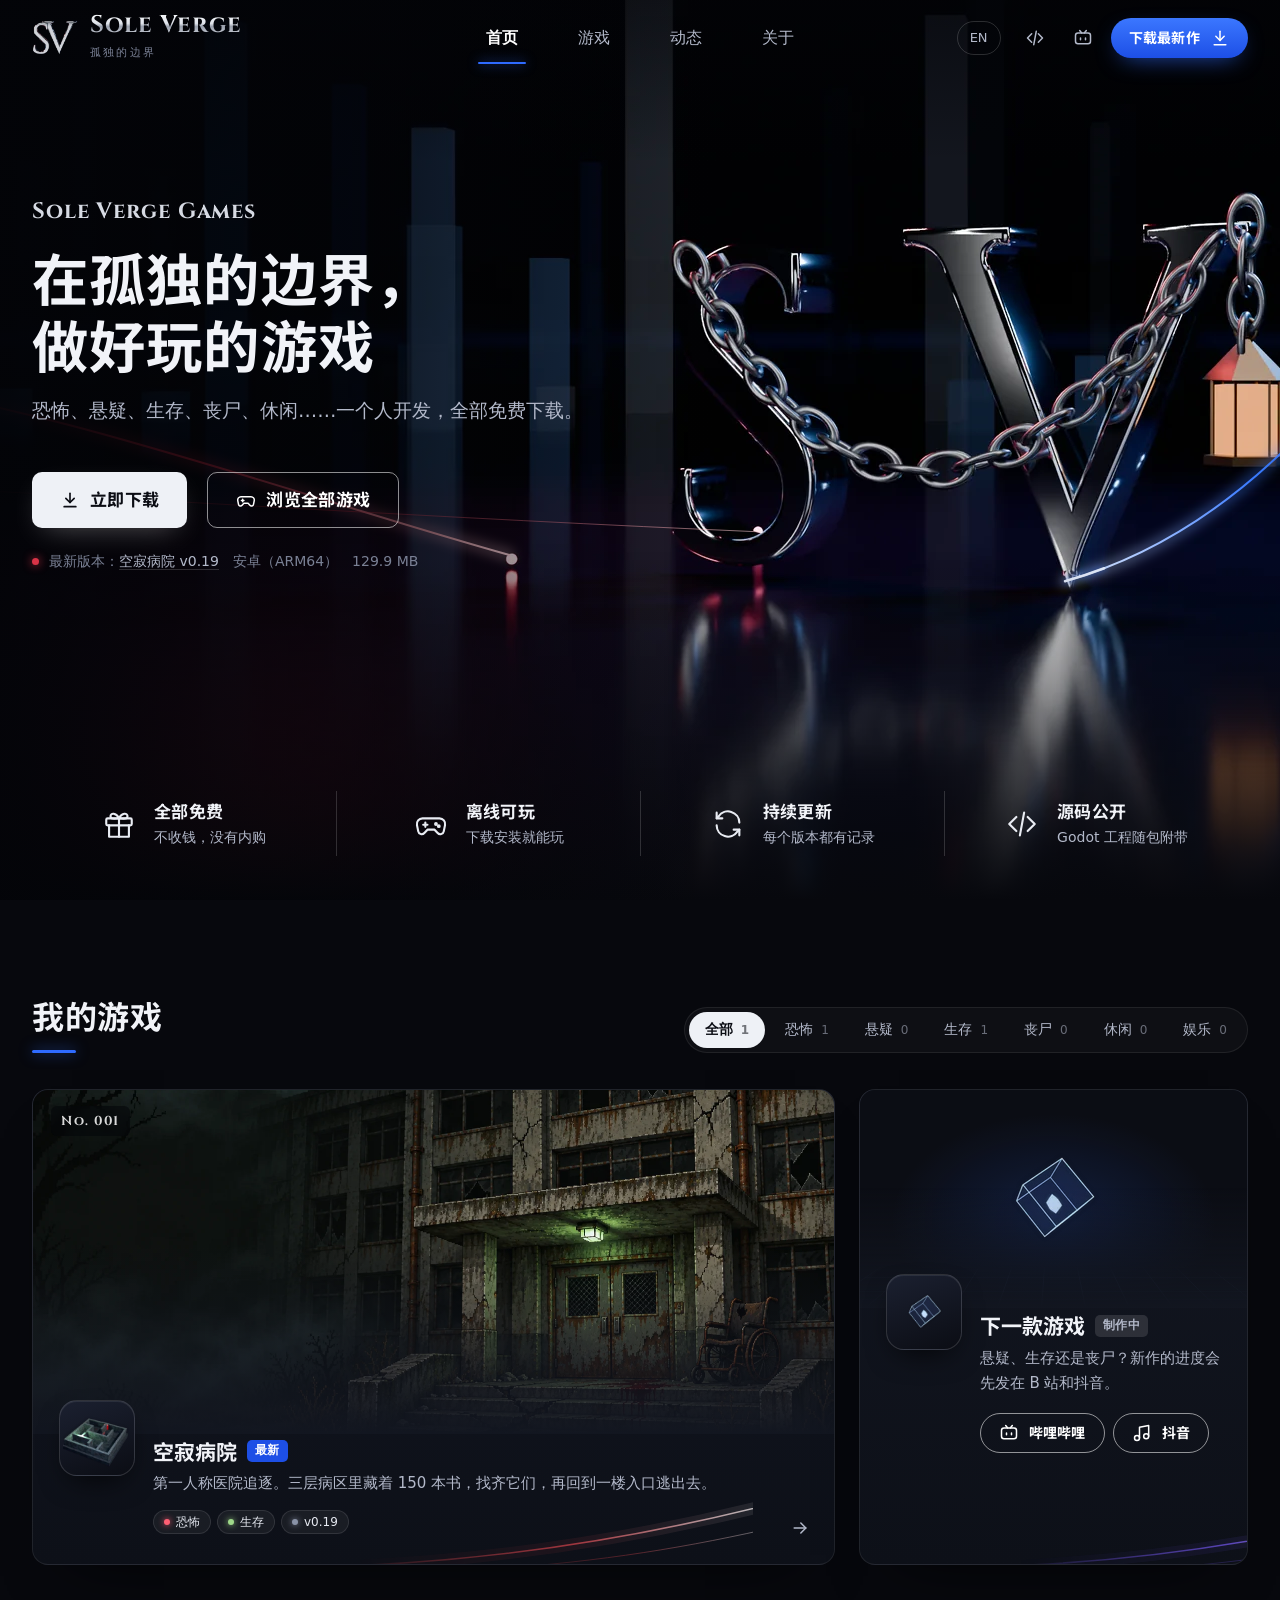
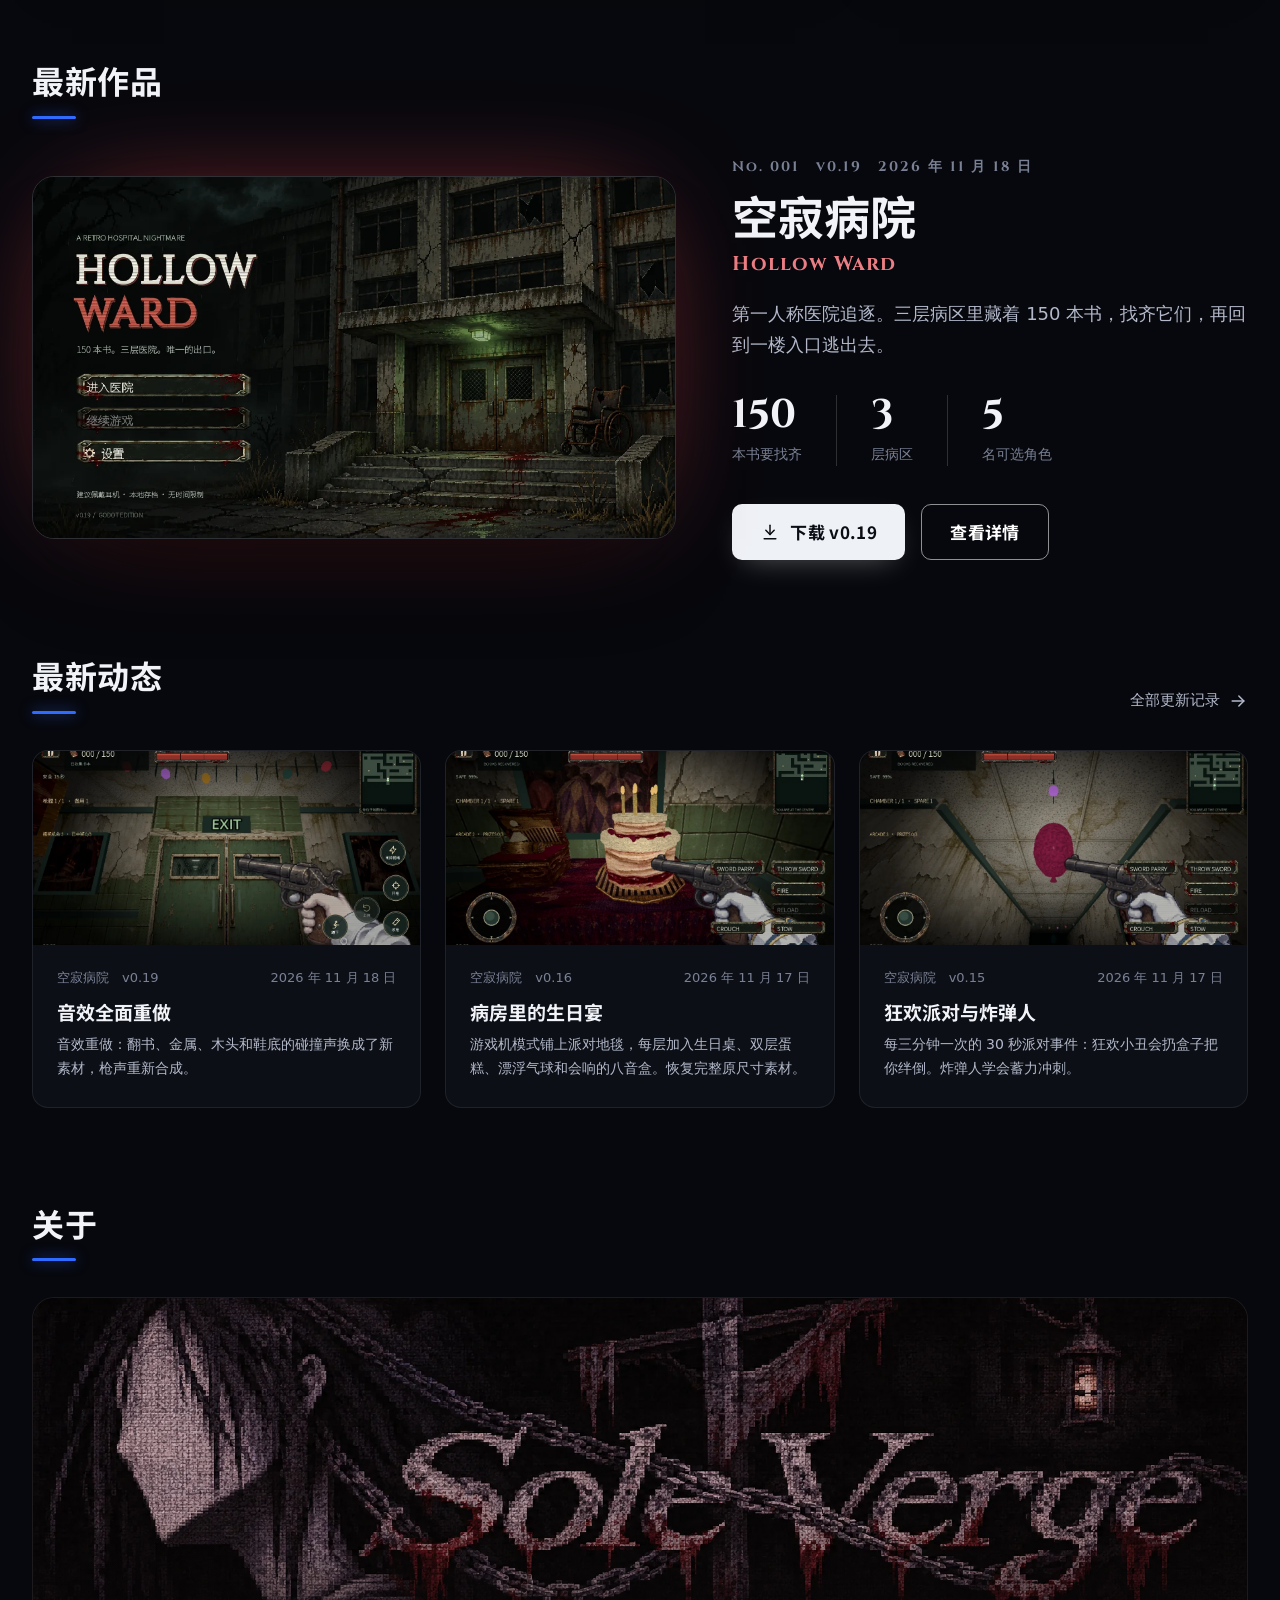
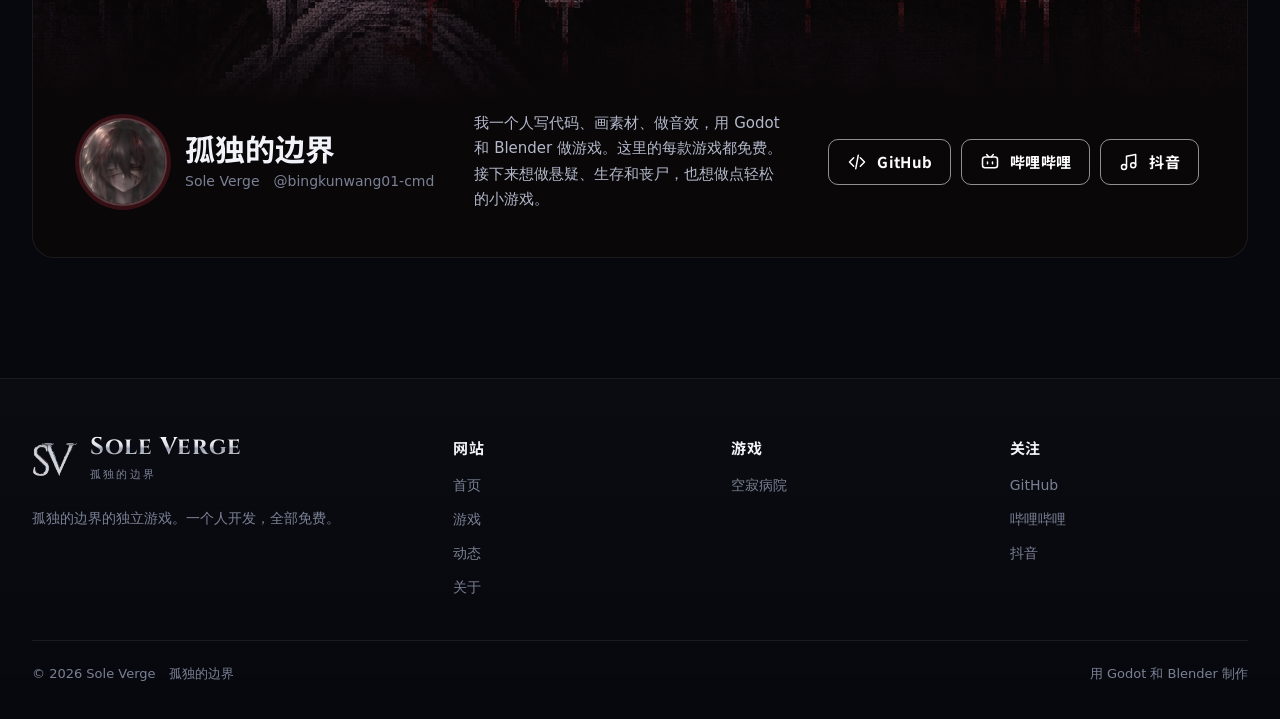
==== commit e257bc81: "Rebuild the site as the Sole Verge studio homepage Commercial studio layout: Blender-rendered chrome" ====
--- a/index.html
+++ b/index.html
@@ -1,5 +1,156 @@
-<!doctype html><html lang="zh-CN"><head><meta charset="utf-8"><meta name="viewport" content="width=device-width,initial-scale=1"><meta name="theme-color" content="#181617"><title>Sole Verge · 独立游戏馆</title><link rel="stylesheet" href="archive.css"></head><body id="top" data-page="home">
-<header><div class="shell mast"><a href="index.html" class="brand"><i aria-hidden="true">S<span>V</span></i>Sole Verge</a><nav><a class="active" href="index.html"><span data-zh="大厅" data-en="Home" >大厅</span></a><a class="" href="index.html#library"><span data-zh="游戏库" data-en="Games" >游戏库</span></a><a class="" href="index.html#updates"><span data-zh="更新日志" data-en="Updates" >更新日志</span></a></nav><div class="tools"><button id="lang" lang="en">EN / 中文</button><button id="settings" class="settings" type="button"><span data-zh="开发者选项" data-en="Dev options" >开发者选项</span></button></div></div></header><main class="shell"><section class="frame" aria-label="Sole Verge"><h1 class="sr">Sole Verge</h1><div class="keyart"><img id="key" src="assets/key-art.png" alt="Sole Verge"><div class="corners"></div></div><div class="caption"><div><i class="red-dot"></i><small id="artNo">01 / 03</small><b id="artTitle"><span data-zh="Sole Verge · 主视觉" data-en="Sole Verge · Key art" >Sole Verge · 主视觉</span></b></div><div class="controls"><button id="prev" aria-label="Previous / 上一张">←</button><button id="next" aria-label="Next / 下一张">→</button></div></div></section><div class="columns"><section class="spot"><div class="section-head"><small>SPOTLIGHT</small><h2 data-zh="本期精选" data-en="In the spotlight" >本期精选</h2></div><div class="feature"><a class="feature-image" href="hollow-ward.html"><img src="assets/hall.png" alt="Hollow Ward"><span class="photo-mark">HOLLOW WARD</span></a><div class="feature-copy"><span class="ticket">ANDROID</span><small class="ver">v0.16</small><h3 data-zh="空寂病院" data-en="Hollow Ward" >空寂病院</h3><p data-zh="五名角色，三层病区。听着走廊深处的八音盒，寻找逃离追逐的路线。" data-en="Five characters. Three hospital floors. Follow the music box through the halls and find a way out." >五名角色，三层病区。听着走廊深处的八音盒，寻找逃离追逐的路线。</p><a class="solid" href="hollow-ward.html"><span data-zh="进入游戏档案　↗" data-en="View game　↗" >进入游戏档案　↗</span></a></div></div></section><section class="update" id="updates"><div class="section-head"><small>FIELD NOTES</small><h2 data-zh="更新日志" data-en="Release notes" >更新日志</h2></div><article><div class="issue"><small>HOLLOW WARD</small><b>v0.16</b></div><h3 data-zh="病院里的生日宴" data-en="A birthday in the ward" >病院里的生日宴</h3><p data-zh="派对地毯、分层蛋糕与机械八音盒现已出现在游戏机模式。" data-en="Party carpets, tiered cakes and mechanical music boxes have arrived in Arcade Mode." >派对地毯、分层蛋糕与机械八音盒现已出现在游戏机模式。</p><button class="preview open-video"><i aria-hidden="true">▶</i><span data-zh="实机短片" data-en="Gameplay clip" >实机短片</span> <time>0:19</time></button></article></section></div><section id="library"><div class="section-head"><small>COLLECTION</small><h2 data-zh="游戏库" data-en="Game library" >游戏库</h2></div><div class="searchbar"><label class="query"><span aria-hidden="true">⌕</span><input type="search" id="search" aria-label="搜索游戏 / Search games" placeholder="搜索游戏名称或类型"></label><button id="saved" aria-pressed="false">♡ <span data-zh="只看收藏" data-en="Saved only" >只看收藏</span></button></div><div id="filters"><button data-tag="all" aria-pressed="true"><span data-zh="全部" data-en="All" >全部</span></button><button data-tag="horror" aria-pressed="false"><span data-zh="恐怖" data-en="Horror" >恐怖</span></button><button data-tag="mystery" aria-pressed="false"><span data-zh="悬疑" data-en="Mystery" >悬疑</span></button><button data-tag="thriller" aria-pressed="false"><span data-zh="惊悚" data-en="Thriller" >惊悚</span></button><button data-tag="arcade" aria-pressed="false"><span data-zh="娱乐" data-en="Arcade" >娱乐</span></button><button data-tag="casual" aria-pressed="false"><span data-zh="休闲" data-en="Casual" >休闲</span></button></div><article id="record" class="record"><a href="hollow-ward.html"><img src="assets/guard.png" alt="Hollow Ward"><div><span class="ticket">ANDROID</span><h3 data-zh="空寂病院" data-en="Hollow Ward" >空寂病院</h3><p data-zh="恐怖 · 惊悚 · 第一人称" data-en="Horror · Thriller · First-person" >恐怖 · 惊悚 · 第一人称</p></div></a><button class="favorite" aria-pressed="false">♡ <span data-zh="收藏游戏" data-en="Save game" >收藏游戏</span></button></article><div id="empty" hidden><p data-zh="没有符合条件的游戏。" data-en="No games match your selection." >没有符合条件的游戏。</p><button id="clear" class="outline" type="button"><span data-zh="清除筛选" data-en="Clear filters" >清除筛选</span></button></div></section></main><footer><div class="shell"><a class="wordmark" href="index.html">Sole Verge</a><span data-zh="个人独立游戏馆" data-en="Independent game archive" >个人独立游戏馆</span><a class="" href="#top"><span data-zh="返回顶部 ↑" data-en="Back to top ↑" >返回顶部 ↑</span></a></div></footer><dialog id="options" aria-labelledby="opTitle"><div class="dialoghead"><small>SOLE VERGE / DISPLAY</small><button class="close" aria-label="Close / 关闭">×</button></div><h2 data-zh="开发者选项" data-en="Developer options" id="opTitle">开发者选项</h2>
-<p data-zh="设置保存在当前浏览器。" data-en="Preferences are saved in this browser." >设置保存在当前浏览器。</p>
-<label class="switch"><span data-zh="CRT 扫描线" data-en="CRT scanlines" >CRT 扫描线</span><input type="checkbox" id="crt"></label><label class="switch"><span data-zh="界面动效" data-en="Interface motion" >界面动效</span><input type="checkbox" id="motion"></label><label class="switch"><span data-zh="显示布局边界" data-en="Show layout bounds" >显示布局边界</span><input type="checkbox" id="bounds"></label><div class="diag"><small>VIEWPORT</small><output id="vp"></output></div><button id="reset" class="outline" type="button"><span data-zh="恢复默认" data-en="Restore defaults" >恢复默认</span></button></dialog>
-<dialog id="media" aria-labelledby="mediaTitle"><div class="dialoghead"><strong id="mediaTitle"></strong><button class="close" aria-label="Close / 关闭">×</button></div><div id="screen"></div><div id="mediaControls"><button data-step="-1" aria-label="Previous / 上一个">←</button><output id="position"></output><button data-step="1" aria-label="Next / 下一个">→</button></div></dialog><script src="archive.js"></script></body></html>+<!doctype html>
+<html lang="zh-CN">
+<head>
+  <meta charset="utf-8">
+  <meta name="viewport" content="width=device-width, initial-scale=1, viewport-fit=cover">
+  <title>Sole Verge 孤独的边界 | 一个人做的免费独立游戏</title>
+  <meta name="description" content="孤独的边界（Sole Verge）的独立游戏：恐怖、悬疑、生存、丧尸、休闲……一个人开发，全部免费下载。">
+  <meta name="theme-color" content="#07080d">
+  <meta property="og:title" content="Sole Verge 孤独的边界">
+  <meta property="og:description" content="一个人做的独立游戏，全部免费下载。">
+  <meta property="og:image" content="https://bingkunwang01-cmd.github.io/save-room-arcade/assets/site/og.jpg">
+  <meta property="og:type" content="website">
+  <meta name="twitter:card" content="summary_large_image">
+  <link rel="icon" href="assets/site/favicon.png">
+  <link rel="preload" as="image" href="assets/site/hero.webp" imagesrcset="assets/site/hero-1600.webp 1600w, assets/site/hero.webp 2560w" imagesizes="100vw">
+  <link rel="stylesheet" href="css/site.css">
+</head>
+<body data-page="home">
+  <header class="nav">
+    <div class="shell nav__inner">
+      <a class="logo" href="#top" aria-label="Sole Verge 首页">
+        <img src="assets/site/logo.webp" alt="" width="46" height="46">
+        <span><span class="logo__name">Sole Verge</span><span class="logo__sub" data-i18n="logo.sub">孤独的边界</span></span>
+      </a>
+      <nav class="menu" aria-label="主导航">
+        <a href="#top" class="is-active" data-i18n="nav.home">首页</a>
+        <a href="#games" data-i18n="nav.games">游戏</a>
+        <a href="#news" data-i18n="nav.news">动态</a>
+        <a href="#about" data-i18n="nav.about">关于</a>
+      </nav>
+      <div class="nav__tools">
+        <button class="lang" type="button" data-lang>EN</button>
+        <a class="icon-btn" data-github href="https://github.com/bingkunwang01-cmd" target="_blank" rel="noopener" aria-label="GitHub">
+          <svg class="i" viewBox="0 0 24 24" fill="none" stroke="currentColor" stroke-width="1.8" stroke-linecap="round" stroke-linejoin="round" aria-hidden="true"><path d="m8 7-5 5 5 5"/><path d="m16 7 5 5-5 5"/><path d="m13.5 4-3 16"/></svg>
+        </a>
+        <a class="icon-btn" data-bilibili href="#" target="_blank" rel="noopener" aria-label="哔哩哔哩">
+          <svg class="i" viewBox="0 0 24 24" fill="none" stroke="currentColor" stroke-width="1.8" stroke-linecap="round" stroke-linejoin="round" aria-hidden="true"><rect x="3" y="6" width="18" height="13" rx="3"/><path d="m8 3 2.5 3M16 3l-2.5 3"/><path d="M9 12v2M15 12v2"/></svg>
+        </a>
+        <a class="btn btn--blue btn--sm" data-cta href="#games">
+          <span data-i18n="nav.cta">下载最新作</span>
+          <svg class="i" viewBox="0 0 24 24" fill="none" stroke="currentColor" stroke-width="1.8" stroke-linecap="round" stroke-linejoin="round" aria-hidden="true"><path d="M12 4v11"/><path d="m7 10 5 5 5-5"/><path d="M5 20h14"/></svg>
+        </a>
+      </div>
+    </div>
+  </header>
+
+  <main>
+    <section class="hero" id="top">
+      <div class="hero__art">
+        <img src="assets/site/hero.webp" srcset="assets/site/hero-1600.webp 1600w, assets/site/hero.webp 2560w" sizes="100vw" alt="" fetchpriority="high">
+        <svg class="streaks" viewBox="0 0 2560 1440" preserveAspectRatio="xMidYMid slice" aria-hidden="true">
+          <defs>
+            <linearGradient id="gr" x1="0" x2="1"><stop offset="0" stop-color="#ff2a44" stop-opacity="0"/><stop offset=".55" stop-color="#ff2a44" stop-opacity=".75"/><stop offset="1" stop-color="#ffd6dc"/></linearGradient>
+            <linearGradient id="gb" x1="0" x2="1" y1="1" y2="0"><stop offset="0" stop-color="#e6efff"/><stop offset=".35" stop-color="#3a7bff"/><stop offset="1" stop-color="#3a7bff" stop-opacity="0"/></linearGradient>
+            <filter id="soft" x="-20%" y="-20%" width="140%" height="140%"><feGaussianBlur stdDeviation="9"/></filter>
+          </defs>
+          <g class="streak streak--red">
+            <path class="streak__halo" d="M -40 600 C 320 640, 720 790, 1071 888" stroke="url(#gr)"/>
+            <path class="streak__line" d="M -40 600 C 320 640, 720 790, 1071 888" stroke="url(#gr)"/>
+            <path class="streak__pulse" pathLength="1000" d="M -40 600 C 320 640, 720 790, 1071 888"/>
+            <path class="streak__line streak__line--thin" d="M -40 770 C 420 795, 980 830, 1473 851" stroke="url(#gr)"/>
+          </g>
+          <g class="streak streak--blue">
+            <path class="streak__halo" d="M 1960 930 C 2210 860, 2430 650, 2620 290" stroke="url(#gb)"/>
+            <path class="streak__line" d="M 1960 930 C 2210 860, 2430 650, 2620 290" stroke="url(#gb)"/>
+            <path class="streak__pulse streak__pulse--blue" pathLength="1000" d="M 1960 930 C 2210 860, 2430 650, 2620 290"/>
+            <path class="streak__line streak__line--thin" d="M 2379 895 C 2470 820, 2540 720, 2620 560" stroke="url(#gb)"/>
+          </g>
+        </svg>
+      </div>
+
+      <div class="shell hero__content">
+        <p class="eyebrow">Sole Verge Games</p>
+        <h1 class="hero__title" data-i18n-html="hero.title">在孤独的边界，<br>做好玩的游戏</h1>
+        <p class="hero__sub" data-i18n="hero.sub">恐怖、悬疑、生存、丧尸、休闲……一个人开发，全部免费下载。</p>
+        <div class="hero__actions">
+          <a class="btn btn--light" data-hero-download href="#games">
+            <svg class="i" viewBox="0 0 24 24" fill="none" stroke="currentColor" stroke-width="2" stroke-linecap="round" stroke-linejoin="round" aria-hidden="true"><path d="M12 4v11"/><path d="m7 10 5 5 5-5"/><path d="M5 20h14"/></svg>
+            <span data-i18n="hero.download">立即下载</span>
+          </a>
+          <a class="btn btn--line" href="#games">
+            <svg class="i" viewBox="0 0 24 24" fill="none" stroke="currentColor" stroke-width="1.8" stroke-linecap="round" stroke-linejoin="round" aria-hidden="true"><path d="M6 8h12a4 4 0 0 1 3.9 4.8l-.9 4.4a2.5 2.5 0 0 1-4.3 1.2L14.5 16h-5l-2.2 2.4A2.5 2.5 0 0 1 3 17.2l-.9-4.4A4 4 0 0 1 6 8z"/><path d="M8 11v3M6.5 12.5h3"/></svg>
+            <span data-i18n="hero.browse">浏览全部游戏</span>
+          </a>
+        </div>
+        <p class="hero__latest" data-hero-latest></p>
+      </div>
+
+      <div class="values">
+        <div class="shell values__row">
+          <div class="value">
+            <svg class="i" viewBox="0 0 24 24" fill="none" stroke="currentColor" stroke-width="1.5" stroke-linecap="round" stroke-linejoin="round" aria-hidden="true"><rect x="3" y="8" width="18" height="5" rx="1"/><path d="M5 13v8h14v-8"/><path d="M12 8v13"/><path d="M12 8c-2-4-6-4-6-1.5S10 8 12 8zM12 8c2-4 6-4 6-1.5S14 8 12 8z"/></svg>
+            <div><b data-i18n="value.free">全部免费</b><span data-i18n="value.free.sub">不收钱，没有内购</span></div>
+          </div>
+          <div class="value">
+            <svg class="i" viewBox="0 0 24 24" fill="none" stroke="currentColor" stroke-width="1.5" stroke-linecap="round" stroke-linejoin="round" aria-hidden="true"><path d="M6 8h12a4 4 0 0 1 3.9 4.8l-.9 4.4a2.5 2.5 0 0 1-4.3 1.2L14.5 16h-5l-2.2 2.4A2.5 2.5 0 0 1 3 17.2l-.9-4.4A4 4 0 0 1 6 8z"/><path d="M8 11v3M6.5 12.5h3"/><circle cx="15.5" cy="12" r=".6" fill="currentColor"/><circle cx="17.5" cy="13.5" r=".6" fill="currentColor"/></svg>
+            <div><b data-i18n="value.offline">离线可玩</b><span data-i18n="value.offline.sub">下载安装就能玩</span></div>
+          </div>
+          <div class="value">
+            <svg class="i" viewBox="0 0 24 24" fill="none" stroke="currentColor" stroke-width="1.5" stroke-linecap="round" stroke-linejoin="round" aria-hidden="true"><path d="M20 11a8 8 0 0 0-14.6-4.4L4 8"/><path d="M4 4v4h4"/><path d="M4 13a8 8 0 0 0 14.6 4.4L20 16"/><path d="M20 20v-4h-4"/></svg>
+            <div><b data-i18n="value.updates">持续更新</b><span data-i18n="value.updates.sub">每个版本都有记录</span></div>
+          </div>
+          <div class="value">
+            <svg class="i" viewBox="0 0 24 24" fill="none" stroke="currentColor" stroke-width="1.5" stroke-linecap="round" stroke-linejoin="round" aria-hidden="true"><path d="m8 7-5 5 5 5"/><path d="m16 7 5 5-5 5"/><path d="m13.5 4-3 16"/></svg>
+            <div><b data-i18n="value.source">源码公开</b><span data-i18n="value.source.sub">Godot 工程随包附带</span></div>
+          </div>
+        </div>
+      </div>
+    </section>
+
+    <section class="section" id="games">
+      <div class="shell">
+        <div class="head">
+          <h2 class="head__title" data-i18n="games.title">我的游戏</h2>
+          <div class="tabs" data-tabs role="group" aria-label="分类"></div>
+        </div>
+        <div class="cards" data-cards></div>
+      </div>
+    </section>
+
+    <section class="section" id="latest">
+      <div class="shell">
+        <div class="head"><h2 class="head__title" data-i18n="spot.title">最新作品</h2></div>
+        <div class="spot" data-spot></div>
+      </div>
+    </section>
+
+    <section class="section" id="news">
+      <div class="shell">
+        <div class="head">
+          <h2 class="head__title" data-i18n="news.title">最新动态</h2>
+          <a class="head__link" data-news-all href="#"><span data-i18n="news.all">全部更新记录</span>
+            <svg class="i" viewBox="0 0 24 24" fill="none" stroke="currentColor" stroke-width="1.8" stroke-linecap="round" stroke-linejoin="round" aria-hidden="true"><path d="M5 12h14"/><path d="m13 6 6 6-6 6"/></svg></a>
+        </div>
+        <div class="news" data-news></div>
+      </div>
+    </section>
+
+    <section class="section" id="about">
+      <div class="shell">
+        <div class="head"><h2 class="head__title" data-i18n="studio.title">关于</h2></div>
+        <div class="studio">
+          <div class="studio__art"><img src="assets/site/sole-verge-keyart.webp" alt="Sole Verge 主视觉" width="2172" height="724" loading="lazy"></div>
+          <div class="studio__body" data-studio></div>
+        </div>
+      </div>
+    </section>
+  </main>
+
+  <footer class="footer" data-footer></footer>
+
+  <noscript><p class="shell" style="padding:20px 0">这个网站需要开启 JavaScript 才能显示游戏列表。</p></noscript>
+  <script src="js/games.js"></script>
+  <script src="js/site.js"></script>
+</body>
+</html>
--- a/css/site.css
+++ b/css/site.css
@@ -0,0 +1,402 @@
+@import url("../fonts/noto-sans-sc/700.css");
+
+@font-face {
+  font-family: "Cinzel";
+  font-style: normal;
+  font-weight: 700;
+  font-display: swap;
+  src: url("../fonts/cinzel/cinzel-latin-700-normal.woff2") format("woff2");
+}
+
+/* ---------- Tokens ---------- */
+:root {
+  color-scheme: dark;
+  --bg: #07080d;
+  --bg-2: #0b0d14;
+  --card: #10131b;
+  --card-2: #0c0f16;
+  --line: rgba(255, 255, 255, 0.08);
+  --line-2: rgba(255, 255, 255, 0.16);
+  --text: #f1f3f8;
+  --text-2: #b3b9ca;
+  --text-3: #7a8195;
+  --blue: #2f6bff;
+  --blue-2: #1d4fe6;
+  --crimson: #d93347;
+  --silver: linear-gradient(180deg, #ffffff 0%, #dfe3ea 45%, #9aa1ae 55%, #eef0f4 100%);
+
+  --f-head: "SV Head", "PingFang SC", "Microsoft YaHei UI", "Microsoft YaHei", sans-serif;
+  --f-brand: "Cinzel", "Times New Roman", serif;
+  --f-body: system-ui, -apple-system, "PingFang SC", "Microsoft YaHei UI", "Microsoft YaHei", "Noto Sans CJK SC", "Noto Sans SC", "Helvetica Neue", Arial, sans-serif;
+
+  --shell: min(1320px, 100% - 64px);
+  --r-sm: 10px;
+  --r-md: 16px;
+  --r-lg: 22px;
+  --nav-h: 76px;
+}
+
+*, *::before, *::after { box-sizing: border-box; }
+html { scroll-behavior: smooth; scroll-padding-top: calc(var(--nav-h) + 16px); -webkit-text-size-adjust: 100%; }
+body { margin: 0; background: var(--bg); color: var(--text); font: 400 16px/1.7 var(--f-body); overflow-x: hidden; }
+img, video, svg { display: block; max-width: 100%; }
+a { color: inherit; text-decoration: none; }
+button { font: inherit; color: inherit; background: none; border: 0; padding: 0; cursor: pointer; }
+h1, h2, h3, p { margin: 0; }
+h1, h2, h3 { font-family: var(--f-head); font-weight: 700; }
+:focus-visible { outline: 2px solid var(--blue); outline-offset: 3px; border-radius: 8px; }
+[hidden] { display: none !important; }
+.shell { width: var(--shell); margin-inline: auto; }
+.brandface { font-family: var(--f-brand); font-weight: 700; letter-spacing: 0.02em; }
+
+/* ---------- Icons ---------- */
+.i { width: 20px; height: 20px; flex: none; }
+
+/* ---------- Buttons ---------- */
+.btn {
+  display: inline-flex; align-items: center; justify-content: center; gap: 10px;
+  height: 56px; padding: 0 28px; border-radius: var(--r-sm);
+  font-family: var(--f-head); font-size: 17px; font-weight: 700; letter-spacing: 0.02em; white-space: nowrap;
+  transition: background-color .2s ease, border-color .2s ease, transform .2s ease, box-shadow .2s ease;
+}
+.btn--light { background: #eef1f6; color: #0b0d14; box-shadow: 0 10px 30px -12px rgba(255, 255, 255, .35); }
+.btn--light:hover { background: #fff; transform: translateY(-1px); }
+.btn--line { border: 1px solid rgba(255, 255, 255, .55); color: #fff; }
+.btn--line:hover { background: rgba(255, 255, 255, .06); border-color: #fff; }
+.btn--blue { background: linear-gradient(180deg, #3b77ff, var(--blue-2)); color: #fff; box-shadow: 0 8px 24px -10px rgba(47, 107, 255, .8); }
+.btn--blue:hover { background: linear-gradient(180deg, #5089ff, #2a5cf2); }
+.btn--sm { height: 40px; padding: 0 18px; font-size: 14px; border-radius: 999px; }
+.btn__meta { font-family: var(--f-body); font-weight: 400; font-size: 14px; opacity: .65; }
+.btn--game { background: var(--g-accent, var(--blue)); color: #fff; box-shadow: 0 10px 30px -12px var(--g-accent, var(--blue)); }
+.btn--game:hover { filter: brightness(1.08); transform: translateY(-1px); }
+
+/* ---------- Top navigation ---------- */
+.nav { position: fixed; inset: 0 0 auto; z-index: 60; height: var(--nav-h); transition: background-color .3s ease, border-color .3s ease; border-bottom: 1px solid transparent; }
+.nav.is-scrolled { background: rgba(7, 8, 13, .82); backdrop-filter: blur(18px) saturate(1.3); -webkit-backdrop-filter: blur(18px) saturate(1.3); border-bottom-color: var(--line); }
+.nav__inner { height: 100%; display: grid; grid-template-columns: 1fr auto 1fr; align-items: center; }
+.logo { display: inline-flex; align-items: center; gap: 12px; justify-self: start; white-space: nowrap; }
+.logo img { width: 46px; height: 46px; object-fit: contain; margin: -4px 0; }
+.logo__name { font-family: var(--f-brand); font-weight: 700; font-size: 24px; line-height: 1; letter-spacing: 0.03em; background: var(--silver); -webkit-background-clip: text; background-clip: text; color: transparent; }
+.logo__sub { display: block; font-size: 11px; color: var(--text-3); letter-spacing: .2em; margin-top: 4px; }
+.menu { display: flex; height: var(--nav-h); }
+.menu a { position: relative; display: grid; place-items: center; padding: 0 30px; font-size: 16px; color: var(--text-2); transition: color .2s ease; }
+.menu a:hover { color: #fff; }
+.menu a[aria-current="page"], .menu a.is-active { color: #fff; font-weight: 600; }
+.menu a[aria-current="page"]::after, .menu a.is-active::after { content: ""; position: absolute; left: 22px; right: 22px; bottom: 12px; height: 2px; border-radius: 2px; background: var(--blue); box-shadow: 0 0 12px rgba(47, 107, 255, .8); }
+.nav__tools { display: flex; align-items: center; gap: 8px; justify-self: end; }
+.icon-btn { width: 40px; height: 40px; display: grid; place-items: center; border-radius: 50%; color: var(--text-2); transition: color .2s ease, background-color .2s ease; }
+.icon-btn:hover { color: #fff; background: rgba(255, 255, 255, .06); }
+.lang { height: 34px; padding: 0 12px; border-radius: 999px; border: 1px solid var(--line-2); font-size: 13px; color: var(--text-2); margin-right: 6px; }
+.lang:hover { color: #fff; border-color: rgba(255,255,255,.4); }
+
+/* ---------- Hero ---------- */
+.hero { position: relative; min-height: max(760px, min(100svh, 980px)); overflow: hidden; isolation: isolate; background: #020205; }
+.hero__art { position: absolute; inset: 0; z-index: -2; }
+.hero__art img { width: 100%; height: 100%; object-fit: cover; object-position: 50% 50%; }
+.streaks { position: absolute; inset: 0; width: 100%; height: 100%; overflow: visible; }
+.streak path { fill: none; stroke-linecap: round; }
+.streak__halo { stroke-width: 18; opacity: .35; filter: url(#soft); }
+.streak__line { stroke-width: 3.2; }
+.streak__line--thin { stroke-width: 1.6; opacity: .55; }
+.streak__pulse { stroke: #ffe3e7; stroke-width: 4; stroke-dasharray: 70 1000; stroke-dashoffset: 1070; opacity: .9; animation: pulse 6.5s cubic-bezier(.5, 0, .3, 1) infinite; filter: drop-shadow(0 0 6px #ff3b55); }
+.streak__pulse--blue { stroke: #e8f0ff; filter: drop-shadow(0 0 6px #3a7bff); animation-delay: 3.2s; animation-direction: reverse; }
+@keyframes pulse { 0% { stroke-dashoffset: 1070; } 70%, 100% { stroke-dashoffset: 0; } }
+.hero::before {
+  content: ""; position: absolute; inset: 0; z-index: -1; pointer-events: none;
+  background:
+    linear-gradient(90deg, rgba(3, 4, 8, .92) 0%, rgba(3, 4, 8, .62) 30%, rgba(3, 4, 8, 0) 56%),
+    linear-gradient(180deg, rgba(3, 4, 8, .55) 0%, transparent 18%, transparent 62%, var(--bg) 100%);
+}
+.hero__content { padding-top: calc(var(--nav-h) + 13vh); }
+.hero__content > * { max-width: 640px; }
+.eyebrow { font-family: var(--f-brand); font-weight: 700; font-size: 22px; letter-spacing: .04em; color: #d6dae3; }
+.hero__title { font-size: clamp(42px, 4.4vw, 68px); line-height: 1.18; letter-spacing: .02em; margin: 14px 0 18px; }
+.hero__sub { font-size: clamp(17px, 1.5vw, 21px); color: var(--text-2); max-width: 30em; }
+.hero__actions { display: flex; gap: 20px; flex-wrap: wrap; margin-top: 44px; }
+.hero__latest { display: flex; align-items: center; gap: 10px; margin-top: 22px; font-size: 14px; color: var(--text-3); }
+.hero__latest i { width: 7px; height: 7px; border-radius: 50%; background: var(--crimson); box-shadow: 0 0 10px var(--crimson); }
+.hero__latest a { color: var(--text-2); border-bottom: 1px solid var(--line-2); }
+.hero__latest a:hover { color: #fff; }
+
+/* Value strip under the hero */
+.values { position: absolute; left: 0; right: 0; bottom: 44px; }
+.values__row { display: grid; grid-template-columns: repeat(4, minmax(0, 1fr)); }
+.value { display: flex; align-items: center; justify-content: center; gap: 18px; padding: 6px 12px; }
+.value + .value { border-left: 1px solid var(--line-2); }
+.value .i { width: 34px; height: 34px; color: #e9ecf3; stroke-width: 1.5; }
+.value b { display: block; font-family: var(--f-head); font-size: 17px; letter-spacing: .02em; }
+.value span { display: block; font-size: 14px; color: var(--text-2); }
+
+/* ---------- Sections ---------- */
+.section { padding: 96px 0 0; }
+.head { display: flex; align-items: flex-end; justify-content: space-between; gap: 24px; flex-wrap: wrap; margin-bottom: 36px; }
+.head__title { font-size: 32px; line-height: 1.2; letter-spacing: .02em; }
+.head__title::after { content: ""; display: block; width: 44px; height: 3px; border-radius: 3px; margin-top: 16px; background: var(--blue); box-shadow: 0 0 14px rgba(47, 107, 255, .7); }
+.head__link { display: inline-flex; align-items: center; gap: 8px; font-size: 15px; color: var(--text-2); }
+.head__link:hover { color: #fff; }
+
+/* Genre filter */
+.tabs { display: flex; flex-wrap: wrap; gap: 4px; padding: 4px; border-radius: 999px; background: rgba(255,255,255,.03); border: 1px solid var(--line); }
+.tab { display: inline-flex; align-items: center; gap: 8px; height: 36px; padding: 0 16px; border-radius: 999px; font-size: 14px; color: var(--text-2); transition: background-color .2s ease, color .2s ease; }
+.tab:hover { color: #fff; }
+.tab[aria-pressed="true"] { background: #eef1f6; color: #0b0d14; font-weight: 600; }
+.tab__n { font-size: 12px; opacity: .55; font-variant-numeric: tabular-nums; }
+
+/* ---------- Game cards ---------- */
+.cards { display: grid; grid-template-columns: repeat(3, minmax(0, 1fr)); gap: 24px; }
+.card {
+  position: relative; display: flex; flex-direction: column; overflow: hidden; isolation: isolate;
+  border-radius: var(--r-md); border: 1px solid var(--line);
+  background: linear-gradient(180deg, #131722 0%, #0d1018 100%);
+  box-shadow: 0 30px 60px -40px rgba(0,0,0,.9);
+  transition: border-color .25s ease, transform .25s ease;
+}
+.card:hover { border-color: rgba(255,255,255,.2); transform: translateY(-2px); }
+.card--wide { grid-column: span 2; }
+.card__media { position: relative; aspect-ratio: 16 / 9; overflow: hidden; }
+.card--wide .card__media { aspect-ratio: 21 / 9; }
+.card__media img { width: 100%; height: 100%; object-fit: cover; transition: transform .6s ease; }
+.card:hover .card__media img { transform: scale(1.03); }
+.card__media::after { content: ""; position: absolute; inset: 0; background: linear-gradient(180deg, rgba(7,8,13,0) 45%, #121620 100%); }
+.card__no { position: absolute; left: 18px; top: 16px; z-index: 1; font-family: var(--f-brand); font-weight: 700; font-size: 13px; letter-spacing: .12em; color: rgba(255,255,255,.85); padding: 4px 10px; border-radius: 6px; background: rgba(5,6,10,.55); backdrop-filter: blur(6px); -webkit-backdrop-filter: blur(6px); }
+.card__body { position: relative; z-index: 1; display: flex; gap: 18px; align-items: flex-start; padding: 0 26px 30px; margin-top: -34px; flex: 1; }
+.tile { flex: none; width: 76px; height: 76px; border-radius: 18px; display: grid; place-items: center; background: linear-gradient(160deg, #1b2030, #0b0d14); border: 1px solid rgba(255,255,255,.14); box-shadow: 0 12px 30px -12px rgba(0,0,0,.9), inset 0 1px 0 rgba(255,255,255,.08); }
+.tile .sprite { width: 68px; height: 68px; }
+.card__text { min-width: 0; padding-top: 38px; flex: 1; }
+.card__name { display: flex; align-items: center; gap: 10px; flex-wrap: wrap; font-size: 21px; line-height: 1.3; }
+.badge { display: inline-flex; align-items: center; height: 22px; padding: 0 8px; border-radius: 5px; font-family: var(--f-body); font-size: 12px; font-weight: 600; color: #fff; background: var(--blue-2); letter-spacing: .04em; }
+.badge--dev { background: rgba(255,255,255,.12); color: var(--text-2); }
+.card__desc { margin-top: 6px; font-size: 15px; color: var(--text-2); }
+.chips { display: flex; flex-wrap: wrap; gap: 6px; margin-top: 14px; }
+.chip { display: inline-flex; align-items: center; gap: 6px; height: 24px; padding: 0 10px; border-radius: 999px; font-size: 12px; color: #e6e9f1; background: rgba(255,255,255,.05); border: 1px solid rgba(255,255,255,.1); }
+.chip::before { content: ""; width: 6px; height: 6px; border-radius: 50%; background: var(--c, var(--blue)); box-shadow: 0 0 6px var(--c, var(--blue)); }
+.card__arrow { position: absolute; right: 24px; bottom: 26px; z-index: 2; color: var(--text-2); transition: transform .25s ease, color .25s ease; }
+.card:hover .card__arrow { color: #fff; transform: translateX(4px); }
+.card__swoosh { position: absolute; left: 40%; right: 0; bottom: 0; height: 64px; z-index: 0; pointer-events: none; opacity: .8; }
+.card__link { position: absolute; inset: 0; z-index: 3; border-radius: inherit; }
+
+.card--empty .card__media { background: radial-gradient(60% 70% at 50% 60%, rgba(47, 107, 255, .18), transparent 70%), #0b0d14; display: grid; place-items: center; }
+.card--empty .card__media::before {
+  content: ""; position: absolute; left: -10%; right: -10%; bottom: 0; height: 55%;
+  background:
+    repeating-linear-gradient(90deg, rgba(120,160,255,.14) 0 1px, transparent 1px 44px),
+    repeating-linear-gradient(180deg, rgba(120,160,255,.14) 0 1px, transparent 1px 20px);
+  transform: perspective(300px) rotateX(62deg); transform-origin: bottom;
+  mask-image: linear-gradient(180deg, transparent, #000 60%); -webkit-mask-image: linear-gradient(180deg, transparent, #000 60%);
+}
+.card--empty .card__media .sprite { width: 128px; height: 128px; position: relative; z-index: 1; opacity: .9; }
+.card--empty .links-row { display: flex; gap: 8px; flex-wrap: wrap; margin-top: 16px; position: relative; z-index: 4; }
+
+/* Rotating save icon (32-frame sprite strip) */
+.sprite { background-repeat: no-repeat; background-size: 3200% 100%; background-position: 0 0; animation: spin 3.6s steps(32, jump-none) infinite; }
+@keyframes spin { to { background-position: 100% 0; } }
+
+/* ---------- Spotlight ---------- */
+.spot { display: grid; grid-template-columns: minmax(0, 1.25fr) minmax(0, 1fr); gap: 56px; align-items: center; }
+.spot__media { position: relative; border-radius: var(--r-lg); overflow: hidden; border: 1px solid var(--line-2); box-shadow: 0 50px 100px -50px rgba(0,0,0,1), 0 0 120px -50px var(--g-accent, var(--crimson)); }
+.spot__media img { width: 100%; aspect-ratio: 16 / 9; object-fit: cover; }
+.spot__no { font-family: var(--f-brand); font-weight: 700; font-size: 14px; letter-spacing: .14em; color: var(--text-3); }
+.spot__title { font-size: clamp(36px, 3.6vw, 52px); line-height: 1.15; margin-top: 10px; }
+.spot__en { font-family: var(--f-brand); font-weight: 700; font-size: 20px; letter-spacing: .06em; color: color-mix(in srgb, var(--g-accent, #d93347) 70%, white 30%); margin-top: 6px; }
+.spot__tag { color: var(--text-2); font-size: 18px; margin-top: 18px; }
+.stats { display: grid; grid-template-columns: repeat(3, auto); justify-content: start; gap: 0; margin: 34px 0 38px; }
+.stat { padding-right: 34px; margin-right: 34px; border-right: 1px solid var(--line-2); }
+.stat:last-child { border-right: 0; margin-right: 0; padding-right: 0; }
+.stat b { display: block; font-family: var(--f-brand); font-weight: 700; font-size: 40px; line-height: 1; }
+.stat span { display: block; font-size: 14px; color: var(--text-3); margin-top: 8px; }
+.spot__actions { display: flex; gap: 16px; flex-wrap: wrap; }
+
+/* ---------- News ---------- */
+.news { display: grid; grid-template-columns: repeat(3, minmax(0, 1fr)); gap: 24px; }
+.post { position: relative; display: flex; flex-direction: column; border-radius: var(--r-md); overflow: hidden; border: 1px solid var(--line); background: var(--card-2); transition: border-color .25s ease; }
+.post:hover { border-color: rgba(255,255,255,.2); }
+.post img { width: 100%; aspect-ratio: 16 / 8; object-fit: cover; }
+.post__body { padding: 22px 24px 26px; }
+.post__meta { display: flex; justify-content: space-between; gap: 12px; font-size: 13px; color: var(--text-3); }
+.post__title { font-size: 19px; line-height: 1.4; margin: 10px 0 8px; }
+.post__text { font-size: 14px; color: var(--text-2); display: -webkit-box; -webkit-line-clamp: 3; -webkit-box-orient: vertical; overflow: hidden; }
+
+/* ---------- Studio ---------- */
+.studio { position: relative; overflow: hidden; border-radius: var(--r-lg); border: 1px solid var(--line); background: #0a0709; }
+.studio__art { position: relative; }
+.studio__art img { width: 100%; height: auto; aspect-ratio: 3 / 1; object-fit: cover; }
+.studio__art::after { content: ""; position: absolute; inset: 0; background: linear-gradient(180deg, transparent 55%, #0a0709 100%); pointer-events: none; }
+.studio__body { position: relative; display: grid; grid-template-columns: auto minmax(0, 1fr) auto; gap: 40px; align-items: center; padding: 8px 48px 44px; }
+.studio__who { display: flex; align-items: center; gap: 20px; }
+.studio__who img { width: 84px; height: 84px; border-radius: 50%; object-fit: cover; box-shadow: 0 0 0 2px rgba(255,255,255,.18), 0 0 0 6px rgba(217, 51, 71, .2); }
+.studio__name { font-size: 30px; line-height: 1.2; white-space: nowrap; }
+.studio__handle { font-size: 14px; color: var(--text-3); margin-top: 4px; white-space: nowrap; }
+.studio__text { color: var(--text-2); font-size: 15px; max-width: 34em; }
+.studio__links { display: flex; gap: 10px; flex-wrap: wrap; justify-content: flex-end; }
+.studio__links .btn { height: 46px; padding: 0 18px; font-size: 15px; }
+
+/* ---------- Footer ---------- */
+.footer { margin-top: 120px; border-top: 1px solid var(--line); background: linear-gradient(180deg, rgba(255,255,255,.015), transparent); }
+.footer__grid { display: grid; grid-template-columns: 1.6fr repeat(3, 1fr); gap: 40px; padding: 56px 0 40px; }
+.footer__brand p { color: var(--text-3); font-size: 14px; margin-top: 16px; max-width: 24em; }
+.footer h4 { margin: 0 0 14px; font-family: var(--f-head); font-size: 15px; letter-spacing: .04em; }
+.footer ul { list-style: none; margin: 0; padding: 0; display: grid; gap: 10px; font-size: 14px; color: var(--text-3); }
+.footer ul a:hover { color: #fff; }
+.footer__base { display: flex; justify-content: space-between; gap: 16px; flex-wrap: wrap; padding: 22px 0 34px; border-top: 1px solid var(--line); font-size: 13px; color: var(--text-3); }
+
+/* ---------- Game page ---------- */
+.ghero { position: relative; min-height: max(720px, min(100svh, 940px)); overflow: hidden; isolation: isolate; display: flex; flex-direction: column; }
+.ghero__art { position: absolute; inset: 0; z-index: -2; }
+.ghero__art img { width: 100%; height: 100%; object-fit: cover; object-position: 70% 40%; }
+.ghero::before { content: ""; position: absolute; inset: 0; z-index: -1; background: linear-gradient(90deg, rgba(5,6,10,.95) 0%, rgba(5,6,10,.72) 34%, rgba(5,6,10,.08) 66%), linear-gradient(180deg, rgba(5,6,10,.6) 0%, transparent 22%, transparent 60%, var(--bg) 100%); }
+.ghero__content { padding-top: calc(var(--nav-h) + 9vh); flex: 1; }
+.ghero__content > * { max-width: 680px; }
+.crumbs { display: flex; gap: 10px; align-items: center; font-size: 14px; color: var(--text-3); margin-bottom: 26px; }
+.crumbs a:hover { color: #fff; }
+.ghero__title { font-size: clamp(52px, 6.4vw, 92px); line-height: 1.05; letter-spacing: .03em; margin-top: 14px; }
+.ghero__en { font-family: var(--f-brand); font-weight: 700; font-size: clamp(20px, 2vw, 28px); letter-spacing: .08em; margin-top: 10px; color: color-mix(in srgb, var(--g-accent) 75%, white 25%); }
+.ghero__tag { font-size: 20px; color: var(--text-2); margin-top: 20px; }
+.ghero__actions { display: flex; gap: 18px; flex-wrap: wrap; margin-top: 40px; }
+.specs { display: grid; grid-template-columns: repeat(6, minmax(0, 1fr)); margin: 64px 0 44px; padding-top: 26px; border-top: 1px solid var(--line-2); }
+.spec { padding: 0 18px; }
+.spec:first-child { padding-left: 0; }
+.spec + .spec { border-left: 1px solid var(--line); }
+.spec dt { font-size: 13px; color: var(--text-3); }
+.spec dd { margin: 4px 0 0; font-size: 16px; font-weight: 600; }
+
+.subnav { position: sticky; top: var(--nav-h); z-index: 40; background: rgba(7,8,13,.86); backdrop-filter: blur(16px); -webkit-backdrop-filter: blur(16px); border-bottom: 1px solid var(--line); }
+.subnav__row { display: flex; align-items: center; gap: 6px; height: 56px; overflow-x: auto; scrollbar-width: none; }
+.subnav__title { font-family: var(--f-head); font-size: 16px; margin-right: 22px; white-space: nowrap; }
+.subnav a { padding: 6px 14px; border-radius: 999px; font-size: 14px; color: var(--text-2); white-space: nowrap; }
+.subnav a:hover { color: #fff; background: rgba(255,255,255,.06); }
+.subnav .btn { margin-left: auto; height: 38px; padding: 0 18px; font-size: 14px; border-radius: 999px; }
+
+.viewer { position: relative; aspect-ratio: 16 / 9; border-radius: var(--r-lg); overflow: hidden; border: 1px solid var(--line-2); background: #000; box-shadow: 0 50px 100px -50px #000, 0 0 140px -60px var(--g-glow); }
+.viewer img { width: 100%; height: 100%; object-fit: cover; }
+.viewer__zoom { position: absolute; inset: 0; cursor: zoom-in; }
+.viewer__cap { position: absolute; left: 20px; top: 18px; padding: 6px 14px; border-radius: 999px; font-size: 13px; background: rgba(5,6,10,.72); backdrop-filter: blur(8px); -webkit-backdrop-filter: blur(8px); pointer-events: none; }
+.viewer__nav { position: absolute; top: 50%; translate: 0 -50%; width: 48px; height: 48px; border-radius: 50%; display: grid; place-items: center; background: rgba(5,6,10,.62); border: 1px solid var(--line-2); backdrop-filter: blur(8px); -webkit-backdrop-filter: blur(8px); }
+.viewer__nav:hover { background: rgba(30,40,70,.85); }
+.viewer__nav--prev { left: 18px; }
+.viewer__nav--next { right: 18px; }
+.thumbs { display: grid; grid-template-columns: repeat(6, minmax(0, 1fr)); gap: 12px; margin-top: 14px; }
+.thumb { border-radius: 10px; overflow: hidden; aspect-ratio: 16 / 9; opacity: .5; border: 1px solid var(--line); transition: opacity .2s ease, border-color .2s ease; }
+.thumb img { width: 100%; height: 100%; object-fit: cover; }
+.thumb:hover { opacity: .85; }
+.thumb[aria-current="true"] { opacity: 1; border-color: var(--g-accent); box-shadow: 0 0 0 1px var(--g-accent); }
+
+.split { display: grid; grid-template-columns: minmax(0, 1fr) minmax(0, 1fr); gap: 56px; align-items: start; }
+.prose { color: var(--text-2); font-size: 17px; line-height: 1.85; max-width: 34em; }
+.prose p + p { margin-top: 1em; }
+.modes { display: grid; gap: 18px; }
+.mode { position: relative; overflow: hidden; isolation: isolate; border-radius: var(--r-md); border: 1px solid var(--line); padding: 30px 30px 32px; min-height: 180px; display: flex; flex-direction: column; justify-content: flex-end; }
+.mode img { position: absolute; inset: 0; z-index: -2; width: 100%; height: 100%; object-fit: cover; }
+.mode::before { content: ""; position: absolute; inset: 0; z-index: -1; background: linear-gradient(90deg, rgba(8,9,14,.95) 0%, rgba(8,9,14,.8) 50%, rgba(8,9,14,.35) 100%); }
+.mode h3 { font-size: 22px; margin-bottom: 8px; }
+.mode p { color: var(--text-2); font-size: 15px; max-width: 30em; }
+
+.clip { border-radius: var(--r-lg); overflow: hidden; border: 1px solid var(--line-2); background: #000; max-width: 1040px; }
+.clip video { width: 100%; aspect-ratio: 16 / 9; }
+.clip__cap { font-size: 14px; color: var(--text-3); margin-top: 14px; }
+
+.files { display: grid; grid-template-columns: repeat(2, minmax(0, 1fr)); gap: 18px; }
+.file { display: flex; align-items: center; gap: 20px; padding: 24px 26px; border-radius: var(--r-md); border: 1px solid var(--line); background: var(--card-2); transition: border-color .2s ease, background-color .2s ease; }
+.file:hover { border-color: rgba(255,255,255,.24); background: #11141d; }
+.file__icon { width: 54px; height: 54px; border-radius: 14px; display: grid; place-items: center; background: color-mix(in srgb, var(--g-accent) 18%, #0b0d14); border: 1px solid color-mix(in srgb, var(--g-accent) 45%, transparent); color: #fff; }
+.file__name { font-family: var(--f-head); font-size: 18px; }
+.file__meta { font-size: 13px; color: var(--text-3); margin-top: 2px; }
+.file .i:last-child { margin-left: auto; color: var(--text-2); }
+.steps { list-style: none; margin: 28px 0 0; padding: 0; display: grid; grid-template-columns: repeat(3, minmax(0, 1fr)); gap: 18px; counter-reset: step; }
+.steps li { counter-increment: step; padding: 26px 26px 28px; border-radius: var(--r-md); border: 1px solid var(--line); background: linear-gradient(180deg, #11141c, #0c0e15); color: var(--text-2); font-size: 15px; }
+.steps li::before { content: counter(step, decimal-leading-zero); display: block; font-family: var(--f-brand); font-weight: 700; font-size: 26px; color: #fff; margin-bottom: 12px; letter-spacing: .06em; }
+.note { color: var(--text-3); font-size: 14px; margin-top: 18px; }
+.sums { margin-top: 18px; border: 1px solid var(--line); border-radius: 12px; }
+.sums summary { cursor: pointer; padding: 14px 20px; font-size: 14px; color: var(--text-2); }
+.sums dl { margin: 0; padding: 0 20px 18px; display: grid; gap: 12px; }
+.sums dt { font-size: 13px; color: var(--text-3); }
+.sums dd { margin: 0; font: 13px/1.5 ui-monospace, "Cascadia Mono", Consolas, monospace; color: var(--text-2); word-break: break-all; }
+
+.log { list-style: none; margin: 0; padding: 0; border-top: 1px solid var(--line); }
+.log li { display: grid; grid-template-columns: 140px 170px minmax(0, 1fr); gap: 24px; padding: 22px 0; border-bottom: 1px solid var(--line); align-items: baseline; }
+.log__ver { font-family: var(--f-brand); font-weight: 700; font-size: 24px; letter-spacing: .04em; }
+.log li:first-child .log__ver { color: color-mix(in srgb, var(--g-accent) 70%, white 30%); }
+.log__date { font-size: 14px; color: var(--text-3); white-space: nowrap; }
+.log__text { color: var(--text-2); }
+
+.lightbox { padding: 0; border: 0; background: transparent; max-width: 96vw; max-height: 94vh; }
+.lightbox::backdrop { background: rgba(3, 4, 8, .9); backdrop-filter: blur(6px); }
+.lightbox img { max-width: 96vw; max-height: 88vh; border-radius: 12px; }
+.lightbox__close { position: fixed; top: 20px; right: 20px; width: 46px; height: 46px; border-radius: 50%; display: grid; place-items: center; background: rgba(20,24,36,.9); border: 1px solid var(--line-2); }
+
+.notfound { min-height: 80svh; display: grid; place-items: center; text-align: center; padding: 140px 0 40px; }
+.notfound h1 { font-size: 44px; }
+.notfound p { color: var(--text-2); margin: 12px 0 28px; }
+
+/* ---------- Responsive ---------- */
+@media (max-width: 1180px) {
+  .menu a { padding: 0 18px; }
+  .menu a[aria-current="page"]::after, .menu a.is-active::after { left: 12px; right: 12px; }
+  .specs { grid-template-columns: repeat(3, minmax(0, 1fr)); row-gap: 20px; }
+  .spec:nth-child(4) { padding-left: 0; border-left: 0; }
+}
+@media (max-width: 980px) {
+  :root { --shell: min(1320px, 100% - 40px); }
+  .menu { display: none; }
+  .nav__inner { grid-template-columns: 1fr auto; }
+  .hero__art img { object-position: 74% 50%; }
+  .streaks { display: none; }
+  .hero::before { background: linear-gradient(180deg, rgba(3,4,8,.4) 0%, rgba(3,4,8,.2) 30%, rgba(3,4,8,.85) 62%, var(--bg) 100%); }
+  .hero__content { padding-top: 52svh; }
+  .values { position: static; padding: 36px 0 0; }
+  .values__row { grid-template-columns: repeat(2, minmax(0, 1fr)); row-gap: 26px; }
+  .value { justify-content: flex-start; }
+  .value + .value { border-left: 0; }
+  .cards, .news { grid-template-columns: repeat(2, minmax(0, 1fr)); }
+  .spot, .split { grid-template-columns: minmax(0, 1fr); gap: 36px; }
+  .footer__grid { grid-template-columns: 1fr 1fr; }
+  .studio__body { grid-template-columns: minmax(0, 1fr); gap: 22px; padding: 4px 32px 36px; }
+  .studio__links { justify-content: flex-start; }
+  .files, .steps { grid-template-columns: minmax(0, 1fr); }
+  .log li { grid-template-columns: 100px minmax(0, 1fr); }
+  .log__text { grid-column: 1 / -1; }
+}
+@media (max-width: 640px) {
+  :root { --nav-h: 64px; }
+  .nav__tools .icon-btn { display: none; }
+  .nav__tools .btn { height: 36px; padding: 0 14px; font-size: 13px; }
+  .logo img { width: 38px; height: 38px; }
+  .logo__name { font-size: 17px; }
+  .logo { gap: 8px; }
+  .logo img { width: 32px; height: 32px; }
+  .logo__sub { display: none; }
+  .hero { min-height: 0; }
+  .hero__art { bottom: auto; height: 62svh; }
+  .hero__art img { object-position: 83% 46%; }
+  .hero__art::after { content: ""; position: absolute; inset: 0; background: linear-gradient(180deg, rgba(3,4,8,.55) 0%, transparent 22%, transparent 55%, var(--bg) 100%); }
+  .hero::before { background: none; }
+  .hero__content { padding-top: 50svh; }
+  .studio__name, .studio__handle { white-space: normal; }
+  .nav__tools .lang { margin-right: 0; }
+  .hero__actions { gap: 12px; }
+  .hero__actions .btn { flex: 1 1 140px; height: 52px; padding: 0 18px; font-size: 16px; }
+  .values__row { grid-template-columns: repeat(2, minmax(0, 1fr)); gap: 22px 12px; }
+  .value { gap: 12px; padding: 0; }
+  .value .i { width: 26px; height: 26px; }
+  .value b { font-size: 15px; }
+  .value span { font-size: 12px; }
+  .cards, .news { grid-template-columns: minmax(0, 1fr); }
+  .card--wide { grid-column: auto; }
+  .card--wide .card__media { aspect-ratio: 16 / 9; }
+  .tabs { border-radius: 16px; }
+  .studio__body { padding: 4px 22px 30px; }
+  .studio__art img { aspect-ratio: 16 / 9; object-position: 60% 50%; }
+  .stats { grid-template-columns: repeat(3, minmax(0, 1fr)); }
+  .stat { padding-right: 14px; margin-right: 14px; }
+  .stat b { font-size: 30px; }
+  .specs { grid-template-columns: repeat(2, minmax(0, 1fr)); }
+  .spec:nth-child(odd) { padding-left: 0; border-left: 0; }
+  .spec:nth-child(4) { padding-left: 18px; border-left: 1px solid var(--line); }
+  .thumbs { grid-template-columns: repeat(3, minmax(0, 1fr)); }
+  .footer__grid { grid-template-columns: minmax(0, 1fr); }
+  .ghero__content { padding-top: calc(var(--nav-h) + 30svh); }
+  .subnav__title { display: none; }
+}
+@media (prefers-reduced-motion: reduce) {
+  html { scroll-behavior: auto; }
+  *, *::before, *::after { transition-duration: 0s !important; animation: none !important; }
+}
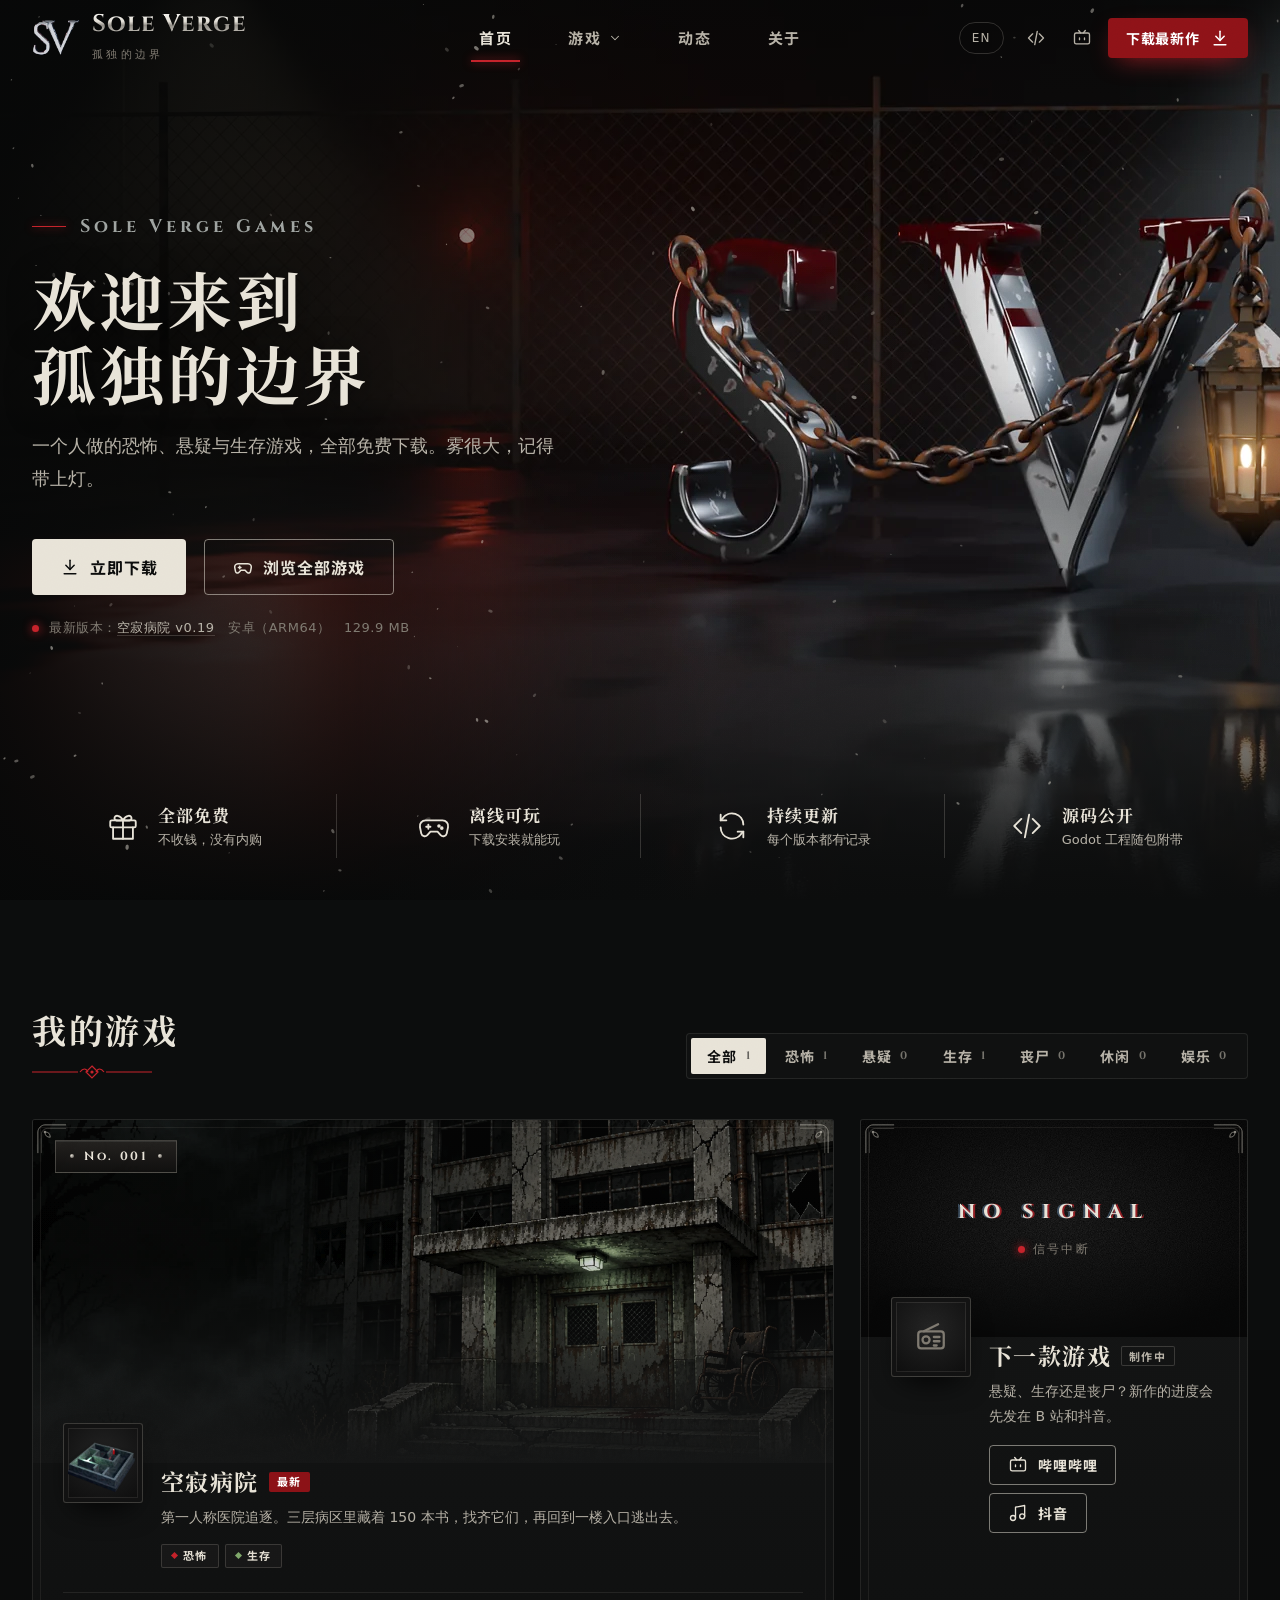
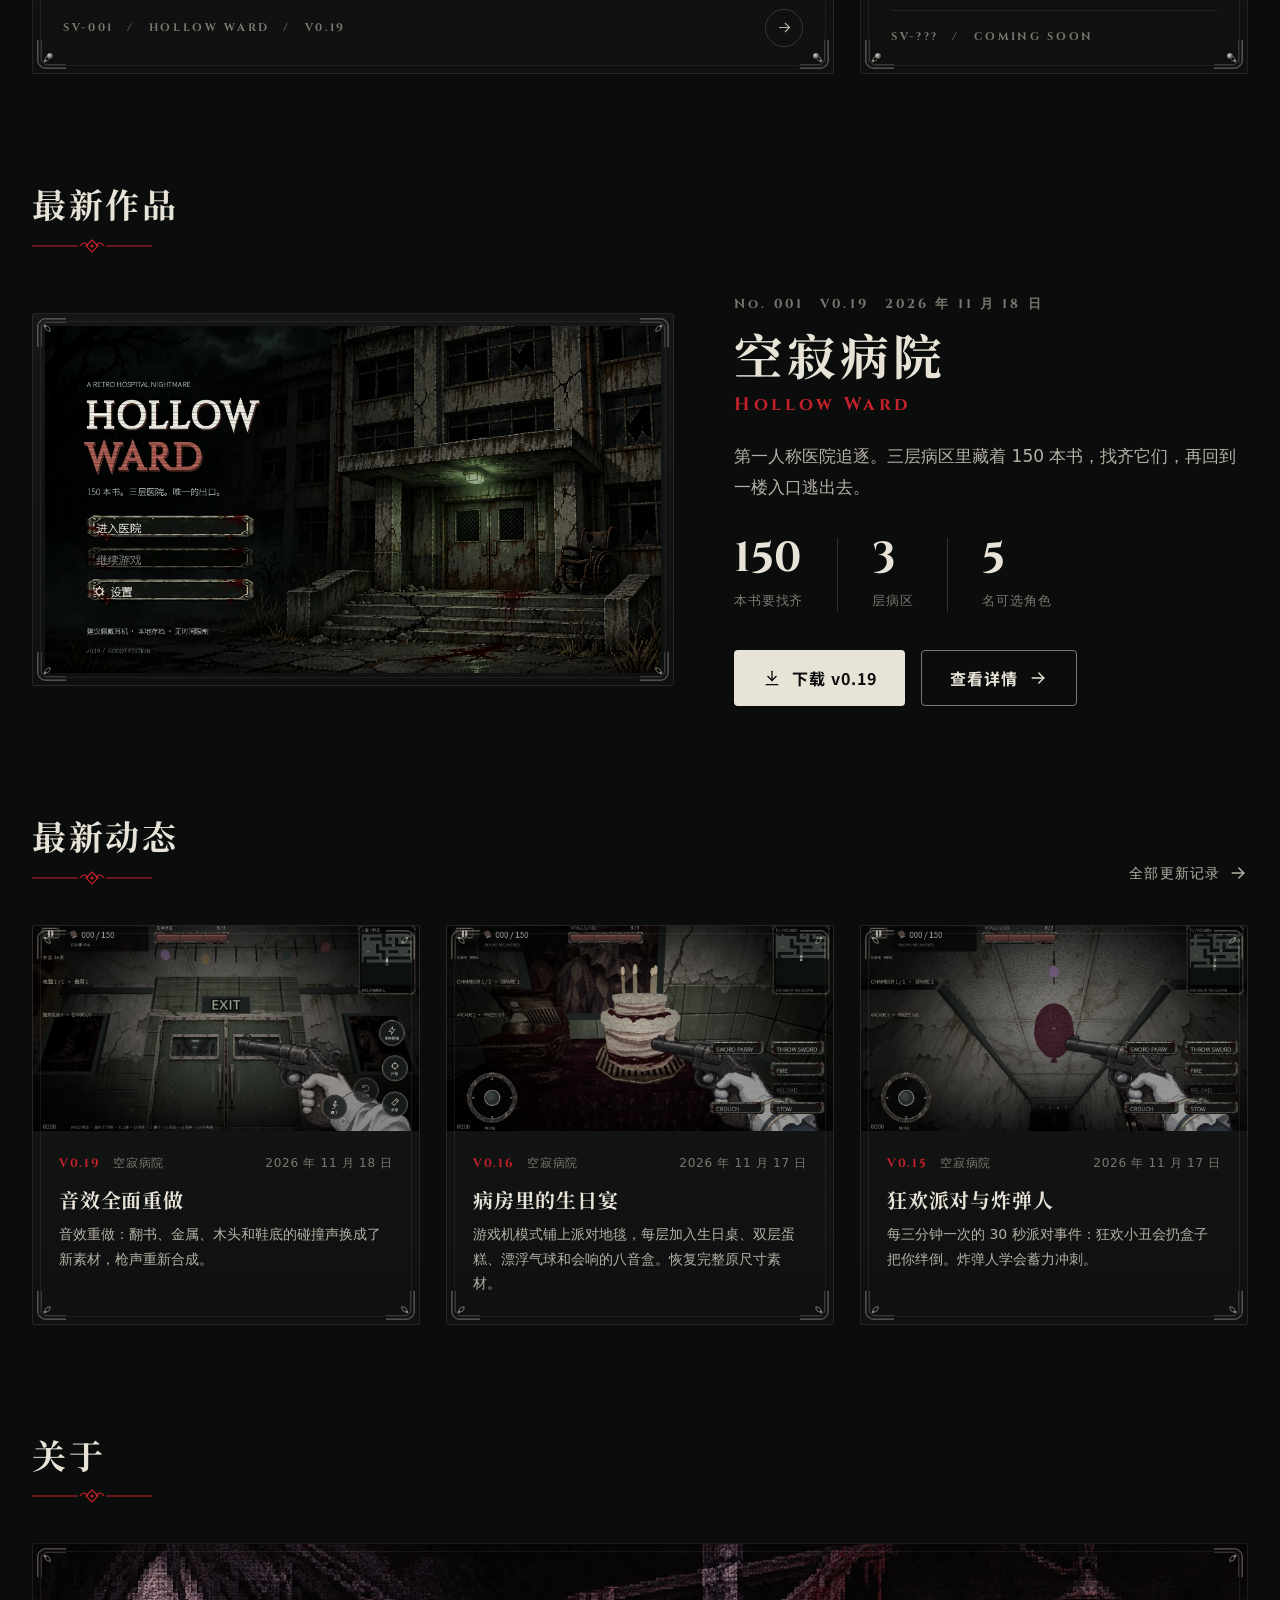
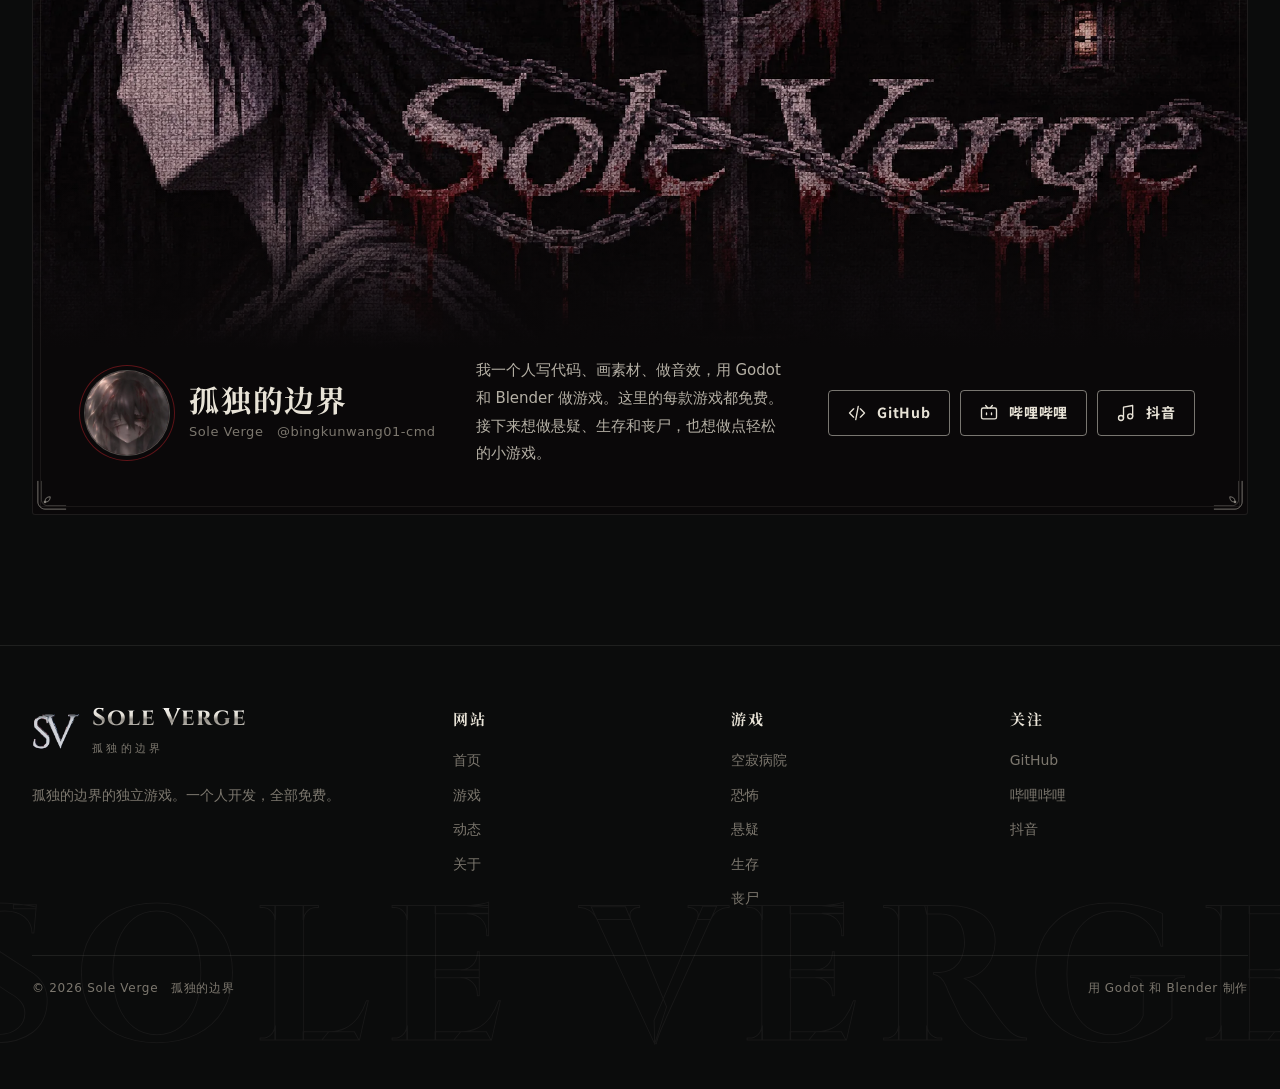
==== commit c70189c7: "Restyle Sole Verge as a foggy, Silent Hill-inspired horror studio site New Blender hero: weathered s" ====
--- a/index.html
+++ b/index.html
@@ -3,9 +3,9 @@
 <head>
   <meta charset="utf-8">
   <meta name="viewport" content="width=device-width, initial-scale=1, viewport-fit=cover">
-  <title>Sole Verge 孤独的边界 | 一个人做的免费独立游戏</title>
+  <title>Sole Verge 孤独的边界 | 一个人做的免费恐怖与独立游戏</title>
   <meta name="description" content="孤独的边界（Sole Verge）的独立游戏：恐怖、悬疑、生存、丧尸、休闲……一个人开发，全部免费下载。">
-  <meta name="theme-color" content="#07080d">
+  <meta name="theme-color" content="#0b0c0c">
   <meta property="og:title" content="Sole Verge 孤独的边界">
   <meta property="og:description" content="一个人做的独立游戏，全部免费下载。">
   <meta property="og:image" content="https://bingkunwang01-cmd.github.io/save-room-arcade/assets/site/og.jpg">
@@ -19,63 +19,52 @@
   <header class="nav">
     <div class="shell nav__inner">
       <a class="logo" href="#top" aria-label="Sole Verge 首页">
-        <img src="assets/site/logo.webp" alt="" width="46" height="46">
+        <span class="mark"><img src="assets/site/logo.webp" alt="" width="48" height="48"><span class="mark__blood" aria-hidden="true"></span></span>
         <span><span class="logo__name">Sole Verge</span><span class="logo__sub" data-i18n="logo.sub">孤独的边界</span></span>
       </a>
       <nav class="menu" aria-label="主导航">
-        <a href="#top" class="is-active" data-i18n="nav.home">首页</a>
-        <a href="#games" data-i18n="nav.games">游戏</a>
-        <a href="#news" data-i18n="nav.news">动态</a>
-        <a href="#about" data-i18n="nav.about">关于</a>
+        <a href="#top" class="is-active"><span data-i18n="nav.home">首页</span></a>
+        <div class="menu__item">
+          <button class="menu__trigger" type="button" aria-expanded="false" aria-haspopup="true" data-target="games"><span data-i18n="nav.games">游戏</span><svg class="menu__caret" viewBox="0 0 24 24" fill="none" stroke="currentColor" stroke-width="1.8" stroke-linecap="round" stroke-linejoin="round" aria-hidden="true"><path d="m6 9 6 6 6-6"/></svg></button>
+        </div>
+        <a href="#news"><span data-i18n="nav.news">动态</span></a>
+        <a href="#about"><span data-i18n="nav.about">关于</span></a>
       </nav>
       <div class="nav__tools">
         <button class="lang" type="button" data-lang>EN</button>
+        <button class="menu-btn" type="button" data-menu-btn aria-label="菜单" aria-expanded="false"><span></span><span></span><span></span></button>
         <a class="icon-btn" data-github href="https://github.com/bingkunwang01-cmd" target="_blank" rel="noopener" aria-label="GitHub">
-          <svg class="i" viewBox="0 0 24 24" fill="none" stroke="currentColor" stroke-width="1.8" stroke-linecap="round" stroke-linejoin="round" aria-hidden="true"><path d="m8 7-5 5 5 5"/><path d="m16 7 5 5-5 5"/><path d="m13.5 4-3 16"/></svg>
+          <svg class="i" viewBox="0 0 24 24" fill="none" stroke="currentColor" stroke-width="1.6" stroke-linecap="round" stroke-linejoin="round" aria-hidden="true"><path d="m8 7-5 5 5 5"/><path d="m16 7 5 5-5 5"/><path d="m13.5 4-3 16"/></svg>
         </a>
         <a class="icon-btn" data-bilibili href="#" target="_blank" rel="noopener" aria-label="哔哩哔哩">
-          <svg class="i" viewBox="0 0 24 24" fill="none" stroke="currentColor" stroke-width="1.8" stroke-linecap="round" stroke-linejoin="round" aria-hidden="true"><rect x="3" y="6" width="18" height="13" rx="3"/><path d="m8 3 2.5 3M16 3l-2.5 3"/><path d="M9 12v2M15 12v2"/></svg>
+          <svg class="i" viewBox="0 0 24 24" fill="none" stroke="currentColor" stroke-width="1.6" stroke-linecap="round" stroke-linejoin="round" aria-hidden="true"><rect x="3" y="6" width="18" height="13" rx="2"/><path d="m8 3 2.5 3M16 3l-2.5 3"/><path d="M9 12v2M15 12v2"/></svg>
         </a>
-        <a class="btn btn--blue btn--sm" data-cta href="#games">
+        <a class="btn btn--blood btn--sm" data-cta href="#games">
           <span data-i18n="nav.cta">下载最新作</span>
-          <svg class="i" viewBox="0 0 24 24" fill="none" stroke="currentColor" stroke-width="1.8" stroke-linecap="round" stroke-linejoin="round" aria-hidden="true"><path d="M12 4v11"/><path d="m7 10 5 5 5-5"/><path d="M5 20h14"/></svg>
+          <svg class="i i--down" viewBox="0 0 24 24" fill="none" stroke="currentColor" stroke-width="1.8" stroke-linecap="round" stroke-linejoin="round" aria-hidden="true"><path d="M12 4v11"/><path d="m7 10 5 5 5-5"/><path d="M5 20h14"/></svg>
         </a>
       </div>
     </div>
   </header>
+  <div class="mega" data-mega></div>
 
   <main>
     <section class="hero" id="top">
       <div class="hero__art">
         <img src="assets/site/hero.webp" srcset="assets/site/hero-1600.webp 1600w, assets/site/hero.webp 2560w" sizes="100vw" alt="" fetchpriority="high">
-        <svg class="streaks" viewBox="0 0 2560 1440" preserveAspectRatio="xMidYMid slice" aria-hidden="true">
-          <defs>
-            <linearGradient id="gr" x1="0" x2="1"><stop offset="0" stop-color="#ff2a44" stop-opacity="0"/><stop offset=".55" stop-color="#ff2a44" stop-opacity=".75"/><stop offset="1" stop-color="#ffd6dc"/></linearGradient>
-            <linearGradient id="gb" x1="0" x2="1" y1="1" y2="0"><stop offset="0" stop-color="#e6efff"/><stop offset=".35" stop-color="#3a7bff"/><stop offset="1" stop-color="#3a7bff" stop-opacity="0"/></linearGradient>
-            <filter id="soft" x="-20%" y="-20%" width="140%" height="140%"><feGaussianBlur stdDeviation="9"/></filter>
-          </defs>
-          <g class="streak streak--red">
-            <path class="streak__halo" d="M -40 600 C 320 640, 720 790, 1071 888" stroke="url(#gr)"/>
-            <path class="streak__line" d="M -40 600 C 320 640, 720 790, 1071 888" stroke="url(#gr)"/>
-            <path class="streak__pulse" pathLength="1000" d="M -40 600 C 320 640, 720 790, 1071 888"/>
-            <path class="streak__line streak__line--thin" d="M -40 770 C 420 795, 980 830, 1473 851" stroke="url(#gr)"/>
-          </g>
-          <g class="streak streak--blue">
-            <path class="streak__halo" d="M 1960 930 C 2210 860, 2430 650, 2620 290" stroke="url(#gb)"/>
-            <path class="streak__line" d="M 1960 930 C 2210 860, 2430 650, 2620 290" stroke="url(#gb)"/>
-            <path class="streak__pulse streak__pulse--blue" pathLength="1000" d="M 1960 930 C 2210 860, 2430 650, 2620 290"/>
-            <path class="streak__line streak__line--thin" d="M 2379 895 C 2470 820, 2540 720, 2620 560" stroke="url(#gb)"/>
-          </g>
-        </svg>
       </div>
+      <div class="hero__lamp" data-lamp aria-hidden="true"></div>
+      <div class="hero__fog" aria-hidden="true"></div>
+      <div class="hero__fog hero__fog--b" aria-hidden="true"></div>
+      <canvas class="hero__ash" aria-hidden="true"></canvas>
 
       <div class="shell hero__content">
         <p class="eyebrow">Sole Verge Games</p>
-        <h1 class="hero__title" data-i18n-html="hero.title">在孤独的边界，<br>做好玩的游戏</h1>
-        <p class="hero__sub" data-i18n="hero.sub">恐怖、悬疑、生存、丧尸、休闲……一个人开发，全部免费下载。</p>
+        <h1 class="hero__title" data-i18n-html="hero.title">欢迎来到<br>孤独的边界</h1>
+        <p class="hero__sub" data-i18n="hero.sub">一个人做的恐怖、悬疑与生存游戏，全部免费下载。雾很大，记得带上灯。</p>
         <div class="hero__actions">
           <a class="btn btn--light" data-hero-download href="#games">
-            <svg class="i" viewBox="0 0 24 24" fill="none" stroke="currentColor" stroke-width="2" stroke-linecap="round" stroke-linejoin="round" aria-hidden="true"><path d="M12 4v11"/><path d="m7 10 5 5 5-5"/><path d="M5 20h14"/></svg>
+            <svg class="i i--down" viewBox="0 0 24 24" fill="none" stroke="currentColor" stroke-width="1.8" stroke-linecap="round" stroke-linejoin="round" aria-hidden="true"><path d="M12 4v11"/><path d="m7 10 5 5 5-5"/><path d="M5 20h14"/></svg>
             <span data-i18n="hero.download">立即下载</span>
           </a>
           <a class="btn btn--line" href="#games">
@@ -139,7 +128,7 @@
     <section class="section" id="about">
       <div class="shell">
         <div class="head"><h2 class="head__title" data-i18n="studio.title">关于</h2></div>
-        <div class="studio">
+        <div class="frame studio"><span class="orn orn--tl"></span><span class="orn orn--tr"></span><span class="orn orn--bl"></span><span class="orn orn--br"></span>
           <div class="studio__art"><img src="assets/site/sole-verge-keyart.webp" alt="Sole Verge 主视觉" width="2172" height="724" loading="lazy"></div>
           <div class="studio__body" data-studio></div>
         </div>
--- a/css/site.css
+++ b/css/site.css
@@ -1,3 +1,4 @@
+@import url("../fonts/noto-serif-sc/700.css");
 @import url("../fonts/noto-sans-sc/700.css");
 
 @font-face {
@@ -11,336 +12,468 @@
 /* ---------- Tokens ---------- */
 :root {
   color-scheme: dark;
-  --bg: #07080d;
-  --bg-2: #0b0d14;
-  --card: #10131b;
-  --card-2: #0c0f16;
-  --line: rgba(255, 255, 255, 0.08);
-  --line-2: rgba(255, 255, 255, 0.16);
-  --text: #f1f3f8;
-  --text-2: #b3b9ca;
-  --text-3: #7a8195;
-  --blue: #2f6bff;
-  --blue-2: #1d4fe6;
-  --crimson: #d93347;
-  --silver: linear-gradient(180deg, #ffffff 0%, #dfe3ea 45%, #9aa1ae 55%, #eef0f4 100%);
-
-  --f-head: "SV Head", "PingFang SC", "Microsoft YaHei UI", "Microsoft YaHei", sans-serif;
+  --bg: #0b0c0c;
+  --bg-2: #101111;
+  --card: #131414;
+  --card-2: #0f1010;
+  --bone: #e8e3d7;
+  --text-2: #b5b0a5;
+  --text-3: #7c776e;
+  --fog: #9da29f;
+  --rust: #8a4a2c;
+  --blood: #8c1217;
+  --blood-hi: #c4222a;
+  --line: rgba(232, 227, 215, 0.09);
+  --line-2: rgba(232, 227, 215, 0.18);
+  --chrome: linear-gradient(180deg, #ffffff 0%, #e2ded5 42%, #8f8b84 54%, #efebe3 100%);
+
+  --f-title: "SV Serif", "Songti SC", "STSong", "SimSun", serif;
+  --f-ui: "SV Head", "PingFang SC", "Microsoft YaHei UI", "Microsoft YaHei", sans-serif;
   --f-brand: "Cinzel", "Times New Roman", serif;
-  --f-body: system-ui, -apple-system, "PingFang SC", "Microsoft YaHei UI", "Microsoft YaHei", "Noto Sans CJK SC", "Noto Sans SC", "Helvetica Neue", Arial, sans-serif;
+  --f-body: system-ui, -apple-system, "PingFang SC", "Microsoft YaHei UI", "Microsoft YaHei", "Noto Sans CJK SC", "Helvetica Neue", Arial, sans-serif;
 
   --shell: min(1320px, 100% - 64px);
-  --r-sm: 10px;
-  --r-md: 16px;
-  --r-lg: 22px;
   --nav-h: 76px;
+  --ease: cubic-bezier(.2, .7, .2, 1);
+  --noise: url("data:image/svg+xml,%3Csvg xmlns='http://www.w3.org/2000/svg' width='180' height='180'%3E%3Cfilter id='n'%3E%3CfeTurbulence type='fractalNoise' baseFrequency='.85' numOctaves='3' stitchTiles='stitch'/%3E%3CfeColorMatrix values='0 0 0 0 1 0 0 0 0 1 0 0 0 0 1 0 0 0 .9 0'/%3E%3C/filter%3E%3Crect width='100%25' height='100%25' filter='url(%23n)'/%3E%3C/svg%3E");
+  --ornament: url("data:image/svg+xml,%3Csvg xmlns='http://www.w3.org/2000/svg' width='120' height='14' viewBox='0 0 120 14'%3E%3Cg fill='none' stroke='%23c4222a' stroke-width='1.2'%3E%3Cpath d='M0 7h46M74 7h46'/%3E%3Cpath d='M60 1l6 6-6 6-6-6z'/%3E%3Cpath d='M48 7c3-4 6-4 8 0M72 7c-3-4-6-4-8 0'/%3E%3C/g%3E%3Ccircle cx='60' cy='7' r='1.6' fill='%23c4222a'/%3E%3C/svg%3E");
+  --corner: url("data:image/svg+xml,%3Csvg xmlns='http://www.w3.org/2000/svg' width='34' height='34' viewBox='0 0 34 34'%3E%3Cg fill='none' stroke='%23e8e3d7' stroke-width='1'%3E%3Cpath d='M1 33V9c0-4 4-8 8-8h24'/%3E%3Cpath d='M5 33V12c0-4 3-7 7-7h21' opacity='.45'/%3E%3Cpath d='M9 9c4 0 6 2 6 6-4 0-6-2-6-6z'/%3E%3C/g%3E%3Ccircle cx='9' cy='9' r='1.4' fill='%23e8e3d7'/%3E%3C/svg%3E");
+  --corner-red: url("data:image/svg+xml,%3Csvg xmlns='http://www.w3.org/2000/svg' width='34' height='34' viewBox='0 0 34 34'%3E%3Cg fill='none' stroke='%23c4222a' stroke-width='1'%3E%3Cpath d='M1 33V9c0-4 4-8 8-8h24'/%3E%3Cpath d='M5 33V12c0-4 3-7 7-7h21' opacity='.45'/%3E%3Cpath d='M9 9c4 0 6 2 6 6-4 0-6-2-6-6z'/%3E%3C/g%3E%3Ccircle cx='9' cy='9' r='1.4' fill='%23c4222a'/%3E%3C/svg%3E");
 }
 
 *, *::before, *::after { box-sizing: border-box; }
 html { scroll-behavior: smooth; scroll-padding-top: calc(var(--nav-h) + 16px); -webkit-text-size-adjust: 100%; }
-body { margin: 0; background: var(--bg); color: var(--text); font: 400 16px/1.7 var(--f-body); overflow-x: hidden; }
+body { margin: 0; background: var(--bg); color: var(--bone); font: 400 16px/1.75 var(--f-body); overflow-x: hidden; }
+/* film grain over everything, like a PS2-era cutscene */
+body::after {
+  content: ""; position: fixed; inset: -50%; z-index: 100; pointer-events: none;
+  background-image: var(--noise); opacity: .07; mix-blend-mode: overlay;
+  animation: grain .9s steps(5) infinite;
+}
+@keyframes grain { 0% { transform: translate(0, 0); } 20% { transform: translate(-3%, 2%); } 40% { transform: translate(2%, -3%); } 60% { transform: translate(-2%, -1%); } 80% { transform: translate(3%, 3%); } 100% { transform: translate(0, 0); } }
 img, video, svg { display: block; max-width: 100%; }
 a { color: inherit; text-decoration: none; }
 button { font: inherit; color: inherit; background: none; border: 0; padding: 0; cursor: pointer; }
 h1, h2, h3, p { margin: 0; }
-h1, h2, h3 { font-family: var(--f-head); font-weight: 700; }
-:focus-visible { outline: 2px solid var(--blue); outline-offset: 3px; border-radius: 8px; }
+h1, h2, h3 { font-family: var(--f-title); font-weight: 700; }
+:focus-visible { outline: 2px solid var(--blood-hi); outline-offset: 3px; border-radius: 4px; }
 [hidden] { display: none !important; }
 .shell { width: var(--shell); margin-inline: auto; }
-.brandface { font-family: var(--f-brand); font-weight: 700; letter-spacing: 0.02em; }
-
-/* ---------- Icons ---------- */
 .i { width: 20px; height: 20px; flex: none; }
 
 /* ---------- Buttons ---------- */
 .btn {
+  position: relative; overflow: hidden; isolation: isolate;
   display: inline-flex; align-items: center; justify-content: center; gap: 10px;
-  height: 56px; padding: 0 28px; border-radius: var(--r-sm);
-  font-family: var(--f-head); font-size: 17px; font-weight: 700; letter-spacing: 0.02em; white-space: nowrap;
-  transition: background-color .2s ease, border-color .2s ease, transform .2s ease, box-shadow .2s ease;
-}
-.btn--light { background: #eef1f6; color: #0b0d14; box-shadow: 0 10px 30px -12px rgba(255, 255, 255, .35); }
-.btn--light:hover { background: #fff; transform: translateY(-1px); }
-.btn--line { border: 1px solid rgba(255, 255, 255, .55); color: #fff; }
-.btn--line:hover { background: rgba(255, 255, 255, .06); border-color: #fff; }
-.btn--blue { background: linear-gradient(180deg, #3b77ff, var(--blue-2)); color: #fff; box-shadow: 0 8px 24px -10px rgba(47, 107, 255, .8); }
-.btn--blue:hover { background: linear-gradient(180deg, #5089ff, #2a5cf2); }
-.btn--sm { height: 40px; padding: 0 18px; font-size: 14px; border-radius: 999px; }
-.btn__meta { font-family: var(--f-body); font-weight: 400; font-size: 14px; opacity: .65; }
-.btn--game { background: var(--g-accent, var(--blue)); color: #fff; box-shadow: 0 10px 30px -12px var(--g-accent, var(--blue)); }
-.btn--game:hover { filter: brightness(1.08); transform: translateY(-1px); }
+  height: 56px; padding: 0 28px; border-radius: 4px;
+  font-family: var(--f-ui); font-size: 16px; font-weight: 700; letter-spacing: .06em; white-space: nowrap;
+  transition: color .35s var(--ease), border-color .35s var(--ease), box-shadow .35s var(--ease);
+}
+.btn::before { content: ""; position: absolute; inset: 0; z-index: -1; background: var(--blood); transform: scaleX(0); transform-origin: left; transition: transform .45s var(--ease); }
+.btn:hover::before { transform: scaleX(1); }
+.btn--light { background: var(--bone); color: #0b0c0c; }
+.btn--light:hover { color: #fff; box-shadow: 0 10px 40px -12px rgba(196, 34, 42, .8); }
+.btn--line { border: 1px solid rgba(232, 227, 215, .5); color: var(--bone); }
+.btn--line:hover { border-color: var(--blood-hi); }
+.btn--blood { background: var(--blood); color: #fff; box-shadow: 0 8px 26px -10px rgba(196, 34, 42, .9); }
+.btn--blood::before { background: var(--blood-hi); }
+.btn--sm { height: 40px; padding: 0 18px; font-size: 14px; }
+.btn__meta { font-family: var(--f-body); font-weight: 400; font-size: 13px; opacity: .65; letter-spacing: 0; }
+.btn .i { transition: transform .35s var(--ease); }
+.btn:hover .i--down { animation: bob .9s var(--ease) infinite; }
+.btn:hover .i--go { transform: translateX(4px); }
+@keyframes bob { 0%, 100% { transform: translateY(0); } 50% { transform: translateY(3px); } }
 
 /* ---------- Top navigation ---------- */
-.nav { position: fixed; inset: 0 0 auto; z-index: 60; height: var(--nav-h); transition: background-color .3s ease, border-color .3s ease; border-bottom: 1px solid transparent; }
-.nav.is-scrolled { background: rgba(7, 8, 13, .82); backdrop-filter: blur(18px) saturate(1.3); -webkit-backdrop-filter: blur(18px) saturate(1.3); border-bottom-color: var(--line); }
+.nav { position: fixed; inset: 0 0 auto; z-index: 60; height: var(--nav-h); transition: background-color .4s ease, border-color .4s ease; border-bottom: 1px solid transparent; }
+.nav.is-scrolled, .nav.is-open { background: rgba(10, 11, 11, .86); backdrop-filter: blur(18px) saturate(1.1); -webkit-backdrop-filter: blur(18px) saturate(1.1); border-bottom-color: var(--line); }
 .nav__inner { height: 100%; display: grid; grid-template-columns: 1fr auto 1fr; align-items: center; }
 .logo { display: inline-flex; align-items: center; gap: 12px; justify-self: start; white-space: nowrap; }
-.logo img { width: 46px; height: 46px; object-fit: contain; margin: -4px 0; }
-.logo__name { font-family: var(--f-brand); font-weight: 700; font-size: 24px; line-height: 1; letter-spacing: 0.03em; background: var(--silver); -webkit-background-clip: text; background-clip: text; color: transparent; }
-.logo__sub { display: block; font-size: 11px; color: var(--text-3); letter-spacing: .2em; margin-top: 4px; }
+.mark { position: relative; width: 48px; height: 48px; flex: none; }
+.mark img { width: 100%; height: 100%; object-fit: contain; }
+.mark__blood {
+  position: absolute; inset: 0; pointer-events: none; opacity: 0;
+  -webkit-mask: url("../assets/site/logo.webp") center / contain no-repeat; mask: url("../assets/site/logo.webp") center / contain no-repeat;
+  background: url("../assets/site/blood.svg") 50% 100% / 100% 240% no-repeat;
+}
+.mark.is-bleeding .mark__blood { animation: bleed 5.2s var(--ease) forwards; }
+@keyframes bleed {
+  0% { opacity: 0; background-position: 50% 100%; filter: brightness(1.15); }
+  10% { opacity: .96; }
+  55% { background-position: 50% 0%; opacity: .96; filter: brightness(1); }
+  80% { opacity: .85; filter: brightness(.55); }
+  100% { opacity: 0; background-position: 50% 0%; filter: brightness(.35); }
+}
+.logo__name { font-family: var(--f-brand); font-weight: 700; font-size: 24px; line-height: 1; letter-spacing: .04em; background: var(--chrome); -webkit-background-clip: text; background-clip: text; color: transparent; }
+.logo__sub { display: block; font-size: 11px; color: var(--text-3); letter-spacing: .3em; margin-top: 5px; }
+
 .menu { display: flex; height: var(--nav-h); }
-.menu a { position: relative; display: grid; place-items: center; padding: 0 30px; font-size: 16px; color: var(--text-2); transition: color .2s ease; }
-.menu a:hover { color: #fff; }
-.menu a[aria-current="page"], .menu a.is-active { color: #fff; font-weight: 600; }
-.menu a[aria-current="page"]::after, .menu a.is-active::after { content: ""; position: absolute; left: 22px; right: 22px; bottom: 12px; height: 2px; border-radius: 2px; background: var(--blue); box-shadow: 0 0 12px rgba(47, 107, 255, .8); }
-.nav__tools { display: flex; align-items: center; gap: 8px; justify-self: end; }
-.icon-btn { width: 40px; height: 40px; display: grid; place-items: center; border-radius: 50%; color: var(--text-2); transition: color .2s ease, background-color .2s ease; }
-.icon-btn:hover { color: #fff; background: rgba(255, 255, 255, .06); }
-.lang { height: 34px; padding: 0 12px; border-radius: 999px; border: 1px solid var(--line-2); font-size: 13px; color: var(--text-2); margin-right: 6px; }
-.lang:hover { color: #fff; border-color: rgba(255,255,255,.4); }
+.menu > a, .menu__trigger { position: relative; display: flex; align-items: center; gap: 6px; padding: 0 28px; font-family: var(--f-ui); font-size: 15px; letter-spacing: .12em; color: var(--text-2); transition: color .25s ease; }
+.menu > a::after, .menu__trigger::after { content: ""; position: absolute; left: 20px; right: 20px; bottom: 14px; height: 2px; background: var(--blood-hi); box-shadow: 0 0 10px rgba(196, 34, 42, .9); transform: scaleX(0); transition: transform .4s var(--ease); }
+.menu > a:hover, .menu__trigger:hover, .menu > a.is-active, .menu__item.is-open .menu__trigger { color: var(--bone); }
+.menu > a:hover::after, .menu__trigger:hover::after, .menu > a.is-active::after, .menu__item.is-open .menu__trigger::after { transform: scaleX(1); }
+.menu > a:hover span, .menu__trigger:hover span { animation: flicker .5s steps(2) 1; }
+@keyframes flicker { 0% { opacity: 1; } 25% { opacity: .35; } 45% { opacity: 1; } 60% { opacity: .55; } 100% { opacity: 1; } }
+.menu__item { position: relative; display: flex; }
+.menu__caret { width: 14px; height: 14px; transition: transform .35s var(--ease); }
+.menu__item.is-open .menu__caret { transform: rotate(180deg); }
+
+/* Games mega menu: genre categories */
+.mega {
+  position: fixed; left: 0; right: 0; top: var(--nav-h); z-index: 59;
+  background: rgba(10, 11, 11, .94); backdrop-filter: blur(18px); -webkit-backdrop-filter: blur(18px);
+  border-bottom: 1px solid var(--line);
+  clip-path: inset(0 0 100% 0); visibility: hidden; transition: clip-path .5s var(--ease), visibility 0s .5s;
+}
+.mega.is-open { clip-path: inset(0 0 0 0); visibility: visible; transition: clip-path .5s var(--ease), visibility 0s; }
+.mega::before { content: ""; position: absolute; inset: 0; background: radial-gradient(60% 120% at 20% 0%, rgba(157, 162, 159, .08), transparent 70%); pointer-events: none; }
+.mega__inner { position: relative; display: grid; grid-template-columns: 300px minmax(0, 1fr); gap: 48px; padding: 34px 0 40px; }
+.mega__all { display: flex; flex-direction: column; gap: 14px; padding-right: 40px; border-right: 1px solid var(--line); }
+.mega__all h3 { font-size: 22px; }
+.mega__all p { font-size: 14px; color: var(--text-3); }
+.mega__latest { display: grid; grid-template-columns: 96px 1fr; gap: 14px; align-items: center; padding: 10px; border: 1px solid var(--line); border-radius: 4px; transition: border-color .3s ease; }
+.mega__latest:hover { border-color: var(--blood-hi); }
+.mega__latest img { width: 96px; height: 54px; object-fit: cover; filter: grayscale(.4); }
+.mega__latest b { display: block; font-family: var(--f-title); font-size: 16px; }
+.mega__latest span { font-size: 12px; color: var(--text-3); }
+.mega__grid { display: grid; grid-template-columns: repeat(3, minmax(0, 1fr)); gap: 6px 24px; }
+.cat {
+  position: relative; display: grid; grid-template-columns: 48px minmax(0, 1fr) auto; gap: 16px; align-items: center;
+  padding: 14px 14px; border-radius: 4px; opacity: 0; transform: translateY(8px);
+  transition: background-color .3s ease, opacity .45s var(--ease), transform .45s var(--ease);
+}
+.mega.is-open .cat { opacity: 1; transform: none; transition-delay: calc(var(--k) * 45ms + 120ms); }
+.cat:hover { background: rgba(232, 227, 215, .04); }
+.cat__icon { width: 48px; height: 48px; display: grid; place-items: center; border: 1px solid var(--line-2); border-radius: 50%; color: var(--bone); transition: border-color .3s ease, color .3s ease, box-shadow .3s ease; }
+.cat__icon svg { width: 24px; height: 24px; stroke-dasharray: 90; stroke-dashoffset: 90; }
+.mega.is-open .cat__icon svg { animation: draw 1.1s var(--ease) forwards; animation-delay: calc(var(--k) * 60ms + 200ms); }
+.cat:hover .cat__icon { border-color: var(--c); color: #fff; box-shadow: 0 0 18px -4px var(--c), inset 0 0 12px -6px var(--c); }
+.cat:hover .cat__icon svg { animation: draw .9s var(--ease) forwards, wobble .6s ease 1; }
+.cat b { display: block; font-family: var(--f-title); font-size: 17px; letter-spacing: .04em; }
+.cat span { display: block; font-size: 13px; color: var(--text-3); line-height: 1.5; }
+.cat__n { font-family: var(--f-brand); font-weight: 700; font-size: 13px; color: var(--text-3); }
+@keyframes draw { to { stroke-dashoffset: 0; } }
+@keyframes wobble { 0%, 100% { transform: rotate(0); } 30% { transform: rotate(-8deg); } 60% { transform: rotate(6deg); } }
+
+.nav__tools { display: flex; align-items: center; gap: 6px; justify-self: end; }
+.icon-btn { width: 40px; height: 40px; display: grid; place-items: center; border-radius: 50%; color: var(--text-2); transition: color .25s ease, background-color .25s ease; }
+.icon-btn:hover { color: #fff; background: rgba(232, 227, 215, .06); }
+.icon-btn:hover .i { animation: wobble .5s ease 1; }
+.menu-btn { display: none; width: 40px; height: 40px; position: relative; }
+.menu-btn span { position: absolute; left: 10px; right: 10px; height: 1.5px; background: var(--bone); transition: transform .35s var(--ease), opacity .25s ease; }
+.menu-btn span:nth-child(1) { top: 13px; } .menu-btn span:nth-child(2) { top: 19px; } .menu-btn span:nth-child(3) { top: 25px; }
+.menu-btn.is-open span:nth-child(1) { transform: translateY(6px) rotate(45deg); }
+.menu-btn.is-open span:nth-child(2) { opacity: 0; }
+.menu-btn.is-open span:nth-child(3) { transform: translateY(-6px) rotate(-45deg); }
+.mega__links { display: none; }
+html.menu-locked { overflow: hidden; }
+.lang { height: 32px; padding: 0 12px; border-radius: 999px; border: 1px solid var(--line-2); font-size: 12px; letter-spacing: .1em; color: var(--text-2); margin-right: 6px; }
+.lang:hover { color: #fff; border-color: rgba(232, 227, 215, .4); }
 
 /* ---------- Hero ---------- */
-.hero { position: relative; min-height: max(760px, min(100svh, 980px)); overflow: hidden; isolation: isolate; background: #020205; }
-.hero__art { position: absolute; inset: 0; z-index: -2; }
+.hero { position: relative; min-height: max(780px, min(100svh, 1000px)); overflow: hidden; isolation: isolate; background: #060707; }
+.hero__art { position: absolute; inset: 0; z-index: -3; }
 .hero__art img { width: 100%; height: 100%; object-fit: cover; object-position: 50% 50%; }
-.streaks { position: absolute; inset: 0; width: 100%; height: 100%; overflow: visible; }
-.streak path { fill: none; stroke-linecap: round; }
-.streak__halo { stroke-width: 18; opacity: .35; filter: url(#soft); }
-.streak__line { stroke-width: 3.2; }
-.streak__line--thin { stroke-width: 1.6; opacity: .55; }
-.streak__pulse { stroke: #ffe3e7; stroke-width: 4; stroke-dasharray: 70 1000; stroke-dashoffset: 1070; opacity: .9; animation: pulse 6.5s cubic-bezier(.5, 0, .3, 1) infinite; filter: drop-shadow(0 0 6px #ff3b55); }
-.streak__pulse--blue { stroke: #e8f0ff; filter: drop-shadow(0 0 6px #3a7bff); animation-delay: 3.2s; animation-direction: reverse; }
-@keyframes pulse { 0% { stroke-dashoffset: 1070; } 70%, 100% { stroke-dashoffset: 0; } }
+.hero__fog { position: absolute; inset: -10% -30%; z-index: -2; pointer-events: none; opacity: .55;
+  background:
+    radial-gradient(40% 30% at 30% 70%, rgba(170, 176, 172, .18), transparent 70%),
+    radial-gradient(35% 25% at 70% 80%, rgba(170, 176, 172, .14), transparent 70%),
+    radial-gradient(30% 22% at 50% 40%, rgba(170, 176, 172, .08), transparent 70%);
+  animation: drift 38s ease-in-out infinite alternate; }
+.hero__fog--b { animation-duration: 54s; animation-direction: alternate-reverse; opacity: .4; }
+@keyframes drift { from { transform: translateX(-6%); } to { transform: translateX(6%); } }
+.hero__ash { position: absolute; inset: 0; z-index: -1; width: 100%; height: 100%; pointer-events: none; }
+.hero__lamp { position: absolute; z-index: -2; width: 240px; height: 240px; margin: -120px 0 0 -120px; pointer-events: none; border-radius: 50%;
+  background: radial-gradient(closest-side, rgba(255, 175, 90, .5), rgba(255, 140, 60, .16) 50%, transparent 75%);
+  mix-blend-mode: screen; animation: lamp 4.2s steps(1) infinite; }
+@keyframes lamp { 0%, 100% { opacity: .9; } 8% { opacity: .55; } 9% { opacity: .95; } 31% { opacity: .75; } 33% { opacity: 1; } 57% { opacity: .82; } 71% { opacity: .5; } 72% { opacity: .92; } 86% { opacity: .7; } }
 .hero::before {
   content: ""; position: absolute; inset: 0; z-index: -1; pointer-events: none;
   background:
-    linear-gradient(90deg, rgba(3, 4, 8, .92) 0%, rgba(3, 4, 8, .62) 30%, rgba(3, 4, 8, 0) 56%),
-    linear-gradient(180deg, rgba(3, 4, 8, .55) 0%, transparent 18%, transparent 62%, var(--bg) 100%);
-}
-.hero__content { padding-top: calc(var(--nav-h) + 13vh); }
-.hero__content > * { max-width: 640px; }
-.eyebrow { font-family: var(--f-brand); font-weight: 700; font-size: 22px; letter-spacing: .04em; color: #d6dae3; }
-.hero__title { font-size: clamp(42px, 4.4vw, 68px); line-height: 1.18; letter-spacing: .02em; margin: 14px 0 18px; }
-.hero__sub { font-size: clamp(17px, 1.5vw, 21px); color: var(--text-2); max-width: 30em; }
-.hero__actions { display: flex; gap: 20px; flex-wrap: wrap; margin-top: 44px; }
-.hero__latest { display: flex; align-items: center; gap: 10px; margin-top: 22px; font-size: 14px; color: var(--text-3); }
-.hero__latest i { width: 7px; height: 7px; border-radius: 50%; background: var(--crimson); box-shadow: 0 0 10px var(--crimson); }
+    linear-gradient(90deg, rgba(6, 7, 7, .94) 0%, rgba(6, 7, 7, .72) 28%, rgba(6, 7, 7, 0) 56%),
+    linear-gradient(180deg, rgba(6, 7, 7, .7) 0%, transparent 20%, transparent 60%, var(--bg) 100%),
+    radial-gradient(120% 90% at 60% 45%, transparent 55%, rgba(0, 0, 0, .55) 100%);
+}
+.hero__content { padding-top: calc(var(--nav-h) + 15vh); }
+.hero__content > * { max-width: 620px; }
+.eyebrow { display: flex; align-items: center; gap: 14px; font-family: var(--f-brand); font-weight: 700; font-size: 18px; letter-spacing: .22em; color: var(--fog); }
+.eyebrow::before { content: ""; width: 34px; height: 1px; background: var(--blood-hi); box-shadow: 0 0 8px var(--blood-hi); }
+.hero__title { font-size: clamp(46px, 5vw, 78px); line-height: 1.16; letter-spacing: .06em; margin: 18px 0 20px; text-shadow: 0 2px 30px rgba(0, 0, 0, .6); }
+.hero__sub { font-size: clamp(16px, 1.4vw, 19px); color: var(--text-2); line-height: 1.85; max-width: 30em; }
+.hero__actions { display: flex; gap: 18px; flex-wrap: wrap; margin-top: 44px; }
+.hero__latest { display: flex; align-items: center; gap: 10px; margin-top: 22px; font-size: 13px; color: var(--text-3); letter-spacing: .04em; }
+.hero__latest i { width: 7px; height: 7px; border-radius: 50%; background: var(--blood-hi); box-shadow: 0 0 10px var(--blood-hi); animation: rec 1.6s steps(1) infinite; }
+@keyframes rec { 50% { opacity: .2; } }
 .hero__latest a { color: var(--text-2); border-bottom: 1px solid var(--line-2); }
-.hero__latest a:hover { color: #fff; }
-
-/* Value strip under the hero */
-.values { position: absolute; left: 0; right: 0; bottom: 44px; }
+.hero__latest a:hover { color: #fff; border-color: var(--blood-hi); }
+
+.values { position: absolute; left: 0; right: 0; bottom: 42px; }
 .values__row { display: grid; grid-template-columns: repeat(4, minmax(0, 1fr)); }
-.value { display: flex; align-items: center; justify-content: center; gap: 18px; padding: 6px 12px; }
+.value { display: flex; align-items: center; justify-content: center; gap: 18px; padding: 6px 12px; cursor: default; }
 .value + .value { border-left: 1px solid var(--line-2); }
-.value .i { width: 34px; height: 34px; color: #e9ecf3; stroke-width: 1.5; }
-.value b { display: block; font-family: var(--f-head); font-size: 17px; letter-spacing: .02em; }
-.value span { display: block; font-size: 14px; color: var(--text-2); }
+.value .i { width: 34px; height: 34px; color: var(--bone); stroke-width: 1.3; stroke-dasharray: 120; stroke-dashoffset: 120; transition: color .3s ease, filter .3s ease; }
+.values.is-in .value .i { animation: draw 1.6s var(--ease) forwards; }
+.values.is-in .value:nth-child(2) .i { animation-delay: .15s; }
+.values.is-in .value:nth-child(3) .i { animation-delay: .3s; }
+.values.is-in .value:nth-child(4) .i { animation-delay: .45s; }
+.value:hover .i { color: var(--blood-hi); filter: drop-shadow(0 0 6px rgba(196, 34, 42, .8)); animation: draw 1s var(--ease) forwards, wobble .6s ease 1 !important; }
+.value b { display: block; font-family: var(--f-title); font-size: 17px; letter-spacing: .06em; }
+.value span { display: block; font-size: 13px; color: var(--text-2); }
 
 /* ---------- Sections ---------- */
-.section { padding: 96px 0 0; }
-.head { display: flex; align-items: flex-end; justify-content: space-between; gap: 24px; flex-wrap: wrap; margin-bottom: 36px; }
-.head__title { font-size: 32px; line-height: 1.2; letter-spacing: .02em; }
-.head__title::after { content: ""; display: block; width: 44px; height: 3px; border-radius: 3px; margin-top: 16px; background: var(--blue); box-shadow: 0 0 14px rgba(47, 107, 255, .7); }
-.head__link { display: inline-flex; align-items: center; gap: 8px; font-size: 15px; color: var(--text-2); }
+.section { padding: 110px 0 0; }
+.head { display: flex; align-items: flex-end; justify-content: space-between; gap: 24px; flex-wrap: wrap; margin-bottom: 40px; }
+.head__title { font-size: 34px; line-height: 1.2; letter-spacing: .08em; }
+.head__title::after { content: ""; display: block; width: 120px; height: 14px; margin-top: 14px; background: var(--ornament) left center / contain no-repeat; }
+.head__link { display: inline-flex; align-items: center; gap: 8px; font-size: 14px; letter-spacing: .08em; color: var(--text-2); }
 .head__link:hover { color: #fff; }
-
-/* Genre filter */
-.tabs { display: flex; flex-wrap: wrap; gap: 4px; padding: 4px; border-radius: 999px; background: rgba(255,255,255,.03); border: 1px solid var(--line); }
-.tab { display: inline-flex; align-items: center; gap: 8px; height: 36px; padding: 0 16px; border-radius: 999px; font-size: 14px; color: var(--text-2); transition: background-color .2s ease, color .2s ease; }
+.head__link:hover .i { transform: translateX(4px); }
+.head__link .i { transition: transform .3s var(--ease); }
+
+/* Genre tabs with a sliding indicator */
+.tabs { position: relative; display: flex; flex-wrap: wrap; gap: 2px; padding: 4px; border: 1px solid var(--line); border-radius: 4px; background: rgba(232, 227, 215, .02); }
+.tabs__ink { position: absolute; top: 4px; left: 0; height: 36px; border-radius: 2px; background: var(--bone); transition: transform .45s var(--ease), width .45s var(--ease); z-index: 0; }
+.tab { position: relative; z-index: 1; display: inline-flex; align-items: center; gap: 8px; height: 36px; padding: 0 16px; font-family: var(--f-ui); font-size: 14px; letter-spacing: .08em; color: var(--text-2); transition: color .3s ease; }
 .tab:hover { color: #fff; }
-.tab[aria-pressed="true"] { background: #eef1f6; color: #0b0d14; font-weight: 600; }
-.tab__n { font-size: 12px; opacity: .55; font-variant-numeric: tabular-nums; }
+.tab[aria-pressed="true"] { color: #0b0c0c; }
+.tab__n { font-family: var(--f-brand); font-size: 11px; opacity: .6; }
+
+/* ---------- Ornate frame (cards, panels) ---------- */
+.frame { position: relative; isolation: isolate; border: 1px solid var(--line); border-radius: 3px; background: linear-gradient(180deg, #151616, #0f1010); }
+.frame::after { content: ""; position: absolute; inset: 7px; z-index: 4; pointer-events: none; border: 1px solid rgba(232, 227, 215, .07); }
+.orn { position: absolute; z-index: 5; width: 30px; height: 30px; pointer-events: none; background: var(--corner) center / contain no-repeat; opacity: .55; transition: opacity .35s ease, transform .45s var(--ease); }
+.orn--tl { top: 4px; left: 4px; }
+.orn--tr { top: 4px; right: 4px; transform: scaleX(-1); }
+.orn--bl { bottom: 4px; left: 4px; transform: scaleY(-1); }
+.orn--br { bottom: 4px; right: 4px; transform: scale(-1, -1); }
+.frame:hover .orn { opacity: 1; background-image: var(--corner-red); }
+.frame:hover .orn--tl { transform: translate(-2px, -2px); }
+.frame:hover .orn--tr { transform: scaleX(-1) translate(-2px, -2px); }
+.frame:hover .orn--bl { transform: scaleY(-1) translate(-2px, -2px); }
+.frame:hover .orn--br { transform: scale(-1, -1) translate(-2px, -2px); }
+.rivet { position: absolute; z-index: 5; width: 6px; height: 6px; border-radius: 50%; background: radial-gradient(circle at 35% 35%, #d9d4c9, #5b5853 60%, #1d1d1c); box-shadow: 0 1px 1px rgba(0,0,0,.8); }
 
 /* ---------- Game cards ---------- */
-.cards { display: grid; grid-template-columns: repeat(3, minmax(0, 1fr)); gap: 24px; }
-.card {
-  position: relative; display: flex; flex-direction: column; overflow: hidden; isolation: isolate;
-  border-radius: var(--r-md); border: 1px solid var(--line);
-  background: linear-gradient(180deg, #131722 0%, #0d1018 100%);
-  box-shadow: 0 30px 60px -40px rgba(0,0,0,.9);
-  transition: border-color .25s ease, transform .25s ease;
-}
-.card:hover { border-color: rgba(255,255,255,.2); transform: translateY(-2px); }
+.cards { display: grid; grid-template-columns: repeat(3, minmax(0, 1fr)); gap: 26px; }
+.card { display: flex; flex-direction: column; overflow: hidden; transition: border-color .35s ease, transform .45s var(--ease), box-shadow .45s var(--ease); }
+.card:hover { border-color: rgba(196, 34, 42, .55); transform: translateY(-3px); box-shadow: 0 30px 70px -40px rgba(196, 34, 42, .6); }
 .card--wide { grid-column: span 2; }
-.card__media { position: relative; aspect-ratio: 16 / 9; overflow: hidden; }
+.card__media { position: relative; aspect-ratio: 16 / 9; overflow: hidden; background: #000; }
 .card--wide .card__media { aspect-ratio: 21 / 9; }
-.card__media img { width: 100%; height: 100%; object-fit: cover; transition: transform .6s ease; }
-.card:hover .card__media img { transform: scale(1.03); }
-.card__media::after { content: ""; position: absolute; inset: 0; background: linear-gradient(180deg, rgba(7,8,13,0) 45%, #121620 100%); }
-.card__no { position: absolute; left: 18px; top: 16px; z-index: 1; font-family: var(--f-brand); font-weight: 700; font-size: 13px; letter-spacing: .12em; color: rgba(255,255,255,.85); padding: 4px 10px; border-radius: 6px; background: rgba(5,6,10,.55); backdrop-filter: blur(6px); -webkit-backdrop-filter: blur(6px); }
-.card__body { position: relative; z-index: 1; display: flex; gap: 18px; align-items: flex-start; padding: 0 26px 30px; margin-top: -34px; flex: 1; }
-.tile { flex: none; width: 76px; height: 76px; border-radius: 18px; display: grid; place-items: center; background: linear-gradient(160deg, #1b2030, #0b0d14); border: 1px solid rgba(255,255,255,.14); box-shadow: 0 12px 30px -12px rgba(0,0,0,.9), inset 0 1px 0 rgba(255,255,255,.08); }
-.tile .sprite { width: 68px; height: 68px; }
-.card__text { min-width: 0; padding-top: 38px; flex: 1; }
-.card__name { display: flex; align-items: center; gap: 10px; flex-wrap: wrap; font-size: 21px; line-height: 1.3; }
-.badge { display: inline-flex; align-items: center; height: 22px; padding: 0 8px; border-radius: 5px; font-family: var(--f-body); font-size: 12px; font-weight: 600; color: #fff; background: var(--blue-2); letter-spacing: .04em; }
-.badge--dev { background: rgba(255,255,255,.12); color: var(--text-2); }
-.card__desc { margin-top: 6px; font-size: 15px; color: var(--text-2); }
+.card__media img { width: 100%; height: 100%; object-fit: cover; filter: grayscale(.55) contrast(1.08) brightness(.82); transition: filter .7s var(--ease), transform 1.2s var(--ease); }
+.card:hover .card__media img { filter: none; transform: scale(1.04); }
+.card__media::before { content: ""; position: absolute; inset: 0; z-index: 1; background: linear-gradient(180deg, rgba(11, 12, 12, .2) 0%, rgba(11, 12, 12, 0) 40%, #141515 100%); }
+.card__media::after { content: ""; position: absolute; inset: 0; z-index: 2; background: var(--noise); background-size: 160px; opacity: .1; mix-blend-mode: overlay; pointer-events: none; }
+.scan { position: absolute; left: 0; right: 0; top: -30%; height: 30%; z-index: 3; background: linear-gradient(180deg, transparent, rgba(196, 34, 42, .25), transparent); opacity: 0; pointer-events: none; }
+.card:hover .scan { animation: sweep 1.1s var(--ease) 1; }
+.card:hover .card__media::after { opacity: .2; }
+@keyframes sweep { 0% { top: -30%; opacity: 1; } 100% { top: 100%; opacity: 0; } }
+.plate { position: absolute; left: 22px; top: 20px; z-index: 6; display: inline-flex; align-items: center; gap: 10px; padding: 5px 14px; font-family: var(--f-brand); font-weight: 700; font-size: 12px; letter-spacing: .22em; color: var(--bone); background: linear-gradient(180deg, rgba(36, 34, 31, .92), rgba(16, 15, 14, .92)); border: 1px solid rgba(232, 227, 215, .22); box-shadow: inset 0 1px 0 rgba(255,255,255,.08); }
+.plate::before, .plate::after { content: ""; width: 4px; height: 4px; border-radius: 50%; background: radial-gradient(circle at 35% 35%, #ddd8cc, #4c4945); }
+.card__body { position: relative; z-index: 3; display: flex; gap: 18px; align-items: flex-start; padding: 0 30px 0; margin-top: -40px; flex: 1; }
+.tile { flex: none; width: 80px; height: 80px; border-radius: 3px; display: grid; place-items: center; background: radial-gradient(circle at 50% 40%, #232323, #0c0c0c); border: 1px solid rgba(232, 227, 215, .2); box-shadow: 0 14px 30px -12px rgba(0,0,0,.95), inset 0 0 0 4px #121212, inset 0 0 0 5px rgba(232,227,215,.1); }
+.tile .sprite { width: 70px; height: 70px; }
+.card__text { min-width: 0; padding-top: 44px; flex: 1; }
+.card__name { display: flex; align-items: center; gap: 10px; flex-wrap: wrap; font-size: 23px; line-height: 1.3; letter-spacing: .06em; }
+.badge { display: inline-flex; align-items: center; height: 20px; padding: 0 8px; font-family: var(--f-ui); font-size: 11px; letter-spacing: .14em; color: #fff; background: var(--blood); border-radius: 2px; }
+.badge--dev { background: transparent; color: var(--text-2); box-shadow: inset 0 0 0 1px var(--line-2); }
+.card__desc { margin-top: 8px; font-size: 14px; color: var(--text-2); line-height: 1.8; }
 .chips { display: flex; flex-wrap: wrap; gap: 6px; margin-top: 14px; }
-.chip { display: inline-flex; align-items: center; gap: 6px; height: 24px; padding: 0 10px; border-radius: 999px; font-size: 12px; color: #e6e9f1; background: rgba(255,255,255,.05); border: 1px solid rgba(255,255,255,.1); }
-.chip::before { content: ""; width: 6px; height: 6px; border-radius: 50%; background: var(--c, var(--blue)); box-shadow: 0 0 6px var(--c, var(--blue)); }
-.card__arrow { position: absolute; right: 24px; bottom: 26px; z-index: 2; color: var(--text-2); transition: transform .25s ease, color .25s ease; }
-.card:hover .card__arrow { color: #fff; transform: translateX(4px); }
-.card__swoosh { position: absolute; left: 40%; right: 0; bottom: 0; height: 64px; z-index: 0; pointer-events: none; opacity: .8; }
-.card__link { position: absolute; inset: 0; z-index: 3; border-radius: inherit; }
-
-.card--empty .card__media { background: radial-gradient(60% 70% at 50% 60%, rgba(47, 107, 255, .18), transparent 70%), #0b0d14; display: grid; place-items: center; }
-.card--empty .card__media::before {
-  content: ""; position: absolute; left: -10%; right: -10%; bottom: 0; height: 55%;
-  background:
-    repeating-linear-gradient(90deg, rgba(120,160,255,.14) 0 1px, transparent 1px 44px),
-    repeating-linear-gradient(180deg, rgba(120,160,255,.14) 0 1px, transparent 1px 20px);
-  transform: perspective(300px) rotateX(62deg); transform-origin: bottom;
-  mask-image: linear-gradient(180deg, transparent, #000 60%); -webkit-mask-image: linear-gradient(180deg, transparent, #000 60%);
-}
-.card--empty .card__media .sprite { width: 128px; height: 128px; position: relative; z-index: 1; opacity: .9; }
-.card--empty .links-row { display: flex; gap: 8px; flex-wrap: wrap; margin-top: 16px; position: relative; z-index: 4; }
-
-/* Rotating save icon (32-frame sprite strip) */
+.chip { display: inline-flex; align-items: center; gap: 6px; height: 24px; padding: 0 10px; font-family: var(--f-ui); font-size: 11px; letter-spacing: .12em; color: #e3ded2; border: 1px solid rgba(232, 227, 215, .16); border-radius: 2px; background: rgba(232, 227, 215, .03); }
+.chip::before { content: ""; width: 5px; height: 5px; transform: rotate(45deg); background: var(--c, var(--blood-hi)); }
+.card__foot { position: relative; z-index: 3; display: flex; align-items: center; gap: 14px; margin: 24px 30px 26px; padding-top: 16px; border-top: 1px solid var(--line); }
+.serial { font-family: var(--f-brand); font-weight: 700; font-size: 11px; letter-spacing: .24em; color: var(--text-3); white-space: nowrap; overflow: hidden; text-overflow: ellipsis; }
+.go { margin-left: auto; width: 38px; height: 38px; flex: none; display: grid; place-items: center; border: 1px solid var(--line-2); border-radius: 50%; color: var(--text-2); transition: background-color .35s ease, border-color .35s ease, color .35s ease; }
+.go .i { width: 17px; height: 17px; transition: transform .35s var(--ease); }
+.card:hover .go { background: var(--blood); border-color: var(--blood-hi); color: #fff; }
+.card:hover .go .i { transform: translateX(2px); }
+.card .rivet--a { left: 14px; bottom: 14px; }
+.card .rivet--b { right: 14px; bottom: 14px; }
+.card__link { position: absolute; inset: 0; z-index: 7; }
+
+.card--empty .card__media { display: grid; place-items: center; background: #050505; }
+.card--empty .card__media::before { background: var(--noise); background-size: 140px; opacity: .16; animation: static .35s steps(3) infinite; }
+.card--empty .card__media::after { background: radial-gradient(60% 60% at 50% 45%, transparent, rgba(0,0,0,.7)), linear-gradient(180deg, transparent 60%, #141515); opacity: 1; mix-blend-mode: normal; }
+@keyframes static { 0% { background-position: 0 0; } 33% { background-position: -40px 30px; } 66% { background-position: 30px -50px; } 100% { background-position: 0 0; } }
+.nosignal { position: relative; z-index: 3; text-align: center; }
+.nosignal b { display: block; font-family: var(--f-brand); font-size: 20px; letter-spacing: .4em; color: var(--bone); text-shadow: 2px 0 rgba(196, 34, 42, .7), -2px 0 rgba(120, 160, 200, .4); animation: flicker 3.5s steps(2) infinite; }
+.nosignal span { display: inline-flex; align-items: center; gap: 8px; margin-top: 10px; font-size: 12px; letter-spacing: .2em; color: var(--text-3); }
+.nosignal span::before { content: ""; width: 7px; height: 7px; border-radius: 50%; background: var(--blood-hi); box-shadow: 0 0 8px var(--blood-hi); animation: rec 1.4s steps(1) infinite; }
+.card--empty .links-row { display: flex; gap: 8px; flex-wrap: wrap; margin-top: 16px; position: relative; z-index: 8; }
+.card--empty .tile { color: var(--text-3); }
+.card--empty .tile svg { width: 34px; height: 34px; }
+
 .sprite { background-repeat: no-repeat; background-size: 3200% 100%; background-position: 0 0; animation: spin 3.6s steps(32, jump-none) infinite; }
 @keyframes spin { to { background-position: 100% 0; } }
 
 /* ---------- Spotlight ---------- */
-.spot { display: grid; grid-template-columns: minmax(0, 1.25fr) minmax(0, 1fr); gap: 56px; align-items: center; }
-.spot__media { position: relative; border-radius: var(--r-lg); overflow: hidden; border: 1px solid var(--line-2); box-shadow: 0 50px 100px -50px rgba(0,0,0,1), 0 0 120px -50px var(--g-accent, var(--crimson)); }
-.spot__media img { width: 100%; aspect-ratio: 16 / 9; object-fit: cover; }
-.spot__no { font-family: var(--f-brand); font-weight: 700; font-size: 14px; letter-spacing: .14em; color: var(--text-3); }
-.spot__title { font-size: clamp(36px, 3.6vw, 52px); line-height: 1.15; margin-top: 10px; }
-.spot__en { font-family: var(--f-brand); font-weight: 700; font-size: 20px; letter-spacing: .06em; color: color-mix(in srgb, var(--g-accent, #d93347) 70%, white 30%); margin-top: 6px; }
-.spot__tag { color: var(--text-2); font-size: 18px; margin-top: 18px; }
-.stats { display: grid; grid-template-columns: repeat(3, auto); justify-content: start; gap: 0; margin: 34px 0 38px; }
+.spot { display: grid; grid-template-columns: minmax(0, 1.25fr) minmax(0, 1fr); gap: 60px; align-items: center; }
+.spot__media { display: block; padding: 12px; }
+.spot__media img { width: 100%; aspect-ratio: 16 / 9; object-fit: cover; filter: grayscale(.3) contrast(1.05); transition: filter .7s var(--ease); }
+.spot__media:hover img { filter: none; }
+.spot__no { font-family: var(--f-brand); font-weight: 700; font-size: 13px; letter-spacing: .24em; color: var(--text-3); }
+.spot__title { font-size: clamp(38px, 3.8vw, 56px); line-height: 1.15; letter-spacing: .08em; margin-top: 12px; }
+.spot__en { font-family: var(--f-brand); font-weight: 700; font-size: 18px; letter-spacing: .2em; color: var(--blood-hi); margin-top: 6px; }
+.spot__tag { color: var(--text-2); font-size: 17px; margin-top: 20px; line-height: 1.85; }
+.stats { display: grid; grid-template-columns: repeat(3, auto); justify-content: start; margin: 34px 0 38px; }
 .stat { padding-right: 34px; margin-right: 34px; border-right: 1px solid var(--line-2); }
 .stat:last-child { border-right: 0; margin-right: 0; padding-right: 0; }
-.stat b { display: block; font-family: var(--f-brand); font-weight: 700; font-size: 40px; line-height: 1; }
-.stat span { display: block; font-size: 14px; color: var(--text-3); margin-top: 8px; }
+.stat b { display: block; font-family: var(--f-brand); font-weight: 700; font-size: 42px; line-height: 1; }
+.stat span { display: block; font-size: 13px; letter-spacing: .06em; color: var(--text-3); margin-top: 10px; }
 .spot__actions { display: flex; gap: 16px; flex-wrap: wrap; }
 
 /* ---------- News ---------- */
-.news { display: grid; grid-template-columns: repeat(3, minmax(0, 1fr)); gap: 24px; }
-.post { position: relative; display: flex; flex-direction: column; border-radius: var(--r-md); overflow: hidden; border: 1px solid var(--line); background: var(--card-2); transition: border-color .25s ease; }
-.post:hover { border-color: rgba(255,255,255,.2); }
-.post img { width: 100%; aspect-ratio: 16 / 8; object-fit: cover; }
-.post__body { padding: 22px 24px 26px; }
-.post__meta { display: flex; justify-content: space-between; gap: 12px; font-size: 13px; color: var(--text-3); }
-.post__title { font-size: 19px; line-height: 1.4; margin: 10px 0 8px; }
+.news { display: grid; grid-template-columns: repeat(3, minmax(0, 1fr)); gap: 26px; }
+.post { display: flex; flex-direction: column; overflow: hidden; transition: border-color .35s ease, transform .45s var(--ease); }
+.post:hover { border-color: rgba(196, 34, 42, .5); transform: translateY(-3px); }
+.post__img { position: relative; overflow: hidden; }
+.post__img img { width: 100%; aspect-ratio: 16 / 8.5; object-fit: cover; filter: grayscale(.6) brightness(.85); transition: filter .7s var(--ease), transform 1.2s var(--ease); }
+.post:hover .post__img img { filter: none; transform: scale(1.04); }
+.post__body { padding: 22px 26px 28px; }
+.post__meta { display: flex; justify-content: space-between; gap: 12px; font-size: 12px; letter-spacing: .06em; color: var(--text-3); }
+.post__meta b { font-family: var(--f-brand); font-weight: 700; color: var(--blood-hi); letter-spacing: .14em; }
+.post__title { font-size: 20px; line-height: 1.4; letter-spacing: .04em; margin: 12px 0 8px; }
 .post__text { font-size: 14px; color: var(--text-2); display: -webkit-box; -webkit-line-clamp: 3; -webkit-box-orient: vertical; overflow: hidden; }
 
 /* ---------- Studio ---------- */
-.studio { position: relative; overflow: hidden; border-radius: var(--r-lg); border: 1px solid var(--line); background: #0a0709; }
+.studio { overflow: hidden; background: #0a0809; }
 .studio__art { position: relative; }
 .studio__art img { width: 100%; height: auto; aspect-ratio: 3 / 1; object-fit: cover; }
-.studio__art::after { content: ""; position: absolute; inset: 0; background: linear-gradient(180deg, transparent 55%, #0a0709 100%); pointer-events: none; }
-.studio__body { position: relative; display: grid; grid-template-columns: auto minmax(0, 1fr) auto; gap: 40px; align-items: center; padding: 8px 48px 44px; }
+.studio__art::after { content: ""; position: absolute; inset: 0; background: linear-gradient(180deg, transparent 55%, #0a0809 100%); pointer-events: none; }
+.studio__body { position: relative; z-index: 3; display: grid; grid-template-columns: auto minmax(0, 1fr) auto; gap: 40px; align-items: center; padding: 8px 52px 46px; }
 .studio__who { display: flex; align-items: center; gap: 20px; }
-.studio__who img { width: 84px; height: 84px; border-radius: 50%; object-fit: cover; box-shadow: 0 0 0 2px rgba(255,255,255,.18), 0 0 0 6px rgba(217, 51, 71, .2); }
-.studio__name { font-size: 30px; line-height: 1.2; white-space: nowrap; }
-.studio__handle { font-size: 14px; color: var(--text-3); margin-top: 4px; white-space: nowrap; }
-.studio__text { color: var(--text-2); font-size: 15px; max-width: 34em; }
+.studio__who img { width: 84px; height: 84px; border-radius: 50%; object-fit: cover; box-shadow: 0 0 0 1px rgba(232,227,215,.3), 0 0 0 5px #0a0809, 0 0 0 6px rgba(196, 34, 42, .45); }
+.studio__name { font-size: 30px; line-height: 1.2; letter-spacing: .06em; white-space: nowrap; }
+.studio__handle { font-size: 13px; color: var(--text-3); margin-top: 4px; white-space: nowrap; letter-spacing: .04em; }
+.studio__text { color: var(--text-2); font-size: 15px; max-width: 34em; line-height: 1.85; }
 .studio__links { display: flex; gap: 10px; flex-wrap: wrap; justify-content: flex-end; }
-.studio__links .btn { height: 46px; padding: 0 18px; font-size: 15px; }
+.studio__links .btn { height: 46px; padding: 0 18px; font-size: 14px; }
 
 /* ---------- Footer ---------- */
-.footer { margin-top: 120px; border-top: 1px solid var(--line); background: linear-gradient(180deg, rgba(255,255,255,.015), transparent); }
-.footer__grid { display: grid; grid-template-columns: 1.6fr repeat(3, 1fr); gap: 40px; padding: 56px 0 40px; }
-.footer__brand p { color: var(--text-3); font-size: 14px; margin-top: 16px; max-width: 24em; }
-.footer h4 { margin: 0 0 14px; font-family: var(--f-head); font-size: 15px; letter-spacing: .04em; }
+.footer { position: relative; margin-top: 130px; border-top: 1px solid var(--line); overflow: hidden; }
+.footer::before { content: "SOLE VERGE"; position: absolute; left: 50%; bottom: -0.32em; transform: translateX(-50%); font-family: var(--f-brand); font-weight: 700; font-size: clamp(80px, 15vw, 230px); letter-spacing: .08em; white-space: nowrap; color: transparent; -webkit-text-stroke: 1px rgba(232, 227, 215, .06); pointer-events: none; }
+.footer__grid { position: relative; display: grid; grid-template-columns: 1.6fr repeat(3, 1fr); gap: 40px; padding: 60px 0 44px; }
+.footer__brand p { color: var(--text-3); font-size: 14px; margin-top: 18px; max-width: 24em; }
+.footer h4 { margin: 0 0 16px; font-family: var(--f-title); font-size: 15px; letter-spacing: .12em; }
 .footer ul { list-style: none; margin: 0; padding: 0; display: grid; gap: 10px; font-size: 14px; color: var(--text-3); }
-.footer ul a:hover { color: #fff; }
-.footer__base { display: flex; justify-content: space-between; gap: 16px; flex-wrap: wrap; padding: 22px 0 34px; border-top: 1px solid var(--line); font-size: 13px; color: var(--text-3); }
+.footer ul a { transition: color .25s ease; }
+.footer ul a:hover { color: var(--bone); }
+.footer__base { position: relative; display: flex; justify-content: space-between; gap: 16px; flex-wrap: wrap; padding: 22px 0 90px; border-top: 1px solid var(--line); font-size: 12px; letter-spacing: .06em; color: var(--text-3); }
 
 /* ---------- Game page ---------- */
-.ghero { position: relative; min-height: max(720px, min(100svh, 940px)); overflow: hidden; isolation: isolate; display: flex; flex-direction: column; }
-.ghero__art { position: absolute; inset: 0; z-index: -2; }
-.ghero__art img { width: 100%; height: 100%; object-fit: cover; object-position: 70% 40%; }
-.ghero::before { content: ""; position: absolute; inset: 0; z-index: -1; background: linear-gradient(90deg, rgba(5,6,10,.95) 0%, rgba(5,6,10,.72) 34%, rgba(5,6,10,.08) 66%), linear-gradient(180deg, rgba(5,6,10,.6) 0%, transparent 22%, transparent 60%, var(--bg) 100%); }
+.ghero { position: relative; min-height: max(740px, min(100svh, 960px)); overflow: hidden; isolation: isolate; display: flex; flex-direction: column; }
+.ghero__art { position: absolute; inset: 0; z-index: -3; }
+.ghero__art img { width: 100%; height: 100%; object-fit: cover; object-position: 70% 40%; filter: saturate(.8); }
+.ghero::before { content: ""; position: absolute; inset: 0; z-index: -1; pointer-events: none; background: linear-gradient(90deg, rgba(6,7,7,.96) 0%, rgba(6,7,7,.74) 34%, rgba(6,7,7,.08) 66%), linear-gradient(180deg, rgba(6,7,7,.6) 0%, transparent 22%, transparent 60%, var(--bg) 100%), radial-gradient(120% 90% at 60% 45%, transparent 55%, rgba(0,0,0,.5) 100%); }
 .ghero__content { padding-top: calc(var(--nav-h) + 9vh); flex: 1; }
 .ghero__content > * { max-width: 680px; }
-.crumbs { display: flex; gap: 10px; align-items: center; font-size: 14px; color: var(--text-3); margin-bottom: 26px; }
+.crumbs { display: flex; gap: 10px; align-items: center; font-size: 13px; letter-spacing: .08em; color: var(--text-3); margin-bottom: 26px; }
 .crumbs a:hover { color: #fff; }
-.ghero__title { font-size: clamp(52px, 6.4vw, 92px); line-height: 1.05; letter-spacing: .03em; margin-top: 14px; }
-.ghero__en { font-family: var(--f-brand); font-weight: 700; font-size: clamp(20px, 2vw, 28px); letter-spacing: .08em; margin-top: 10px; color: color-mix(in srgb, var(--g-accent) 75%, white 25%); }
-.ghero__tag { font-size: 20px; color: var(--text-2); margin-top: 20px; }
+.ghero__title { font-size: clamp(56px, 6.6vw, 100px); line-height: 1.05; letter-spacing: .1em; margin-top: 16px; text-shadow: 0 2px 30px rgba(0,0,0,.6); }
+.ghero__tag { font-size: 19px; color: var(--text-2); margin-top: 20px; }
 .ghero__actions { display: flex; gap: 18px; flex-wrap: wrap; margin-top: 40px; }
 .specs { display: grid; grid-template-columns: repeat(6, minmax(0, 1fr)); margin: 64px 0 44px; padding-top: 26px; border-top: 1px solid var(--line-2); }
 .spec { padding: 0 18px; }
 .spec:first-child { padding-left: 0; }
 .spec + .spec { border-left: 1px solid var(--line); }
-.spec dt { font-size: 13px; color: var(--text-3); }
-.spec dd { margin: 4px 0 0; font-size: 16px; font-weight: 600; }
-
-.subnav { position: sticky; top: var(--nav-h); z-index: 40; background: rgba(7,8,13,.86); backdrop-filter: blur(16px); -webkit-backdrop-filter: blur(16px); border-bottom: 1px solid var(--line); }
-.subnav__row { display: flex; align-items: center; gap: 6px; height: 56px; overflow-x: auto; scrollbar-width: none; }
-.subnav__title { font-family: var(--f-head); font-size: 16px; margin-right: 22px; white-space: nowrap; }
-.subnav a { padding: 6px 14px; border-radius: 999px; font-size: 14px; color: var(--text-2); white-space: nowrap; }
-.subnav a:hover { color: #fff; background: rgba(255,255,255,.06); }
-.subnav .btn { margin-left: auto; height: 38px; padding: 0 18px; font-size: 14px; border-radius: 999px; }
-
-.viewer { position: relative; aspect-ratio: 16 / 9; border-radius: var(--r-lg); overflow: hidden; border: 1px solid var(--line-2); background: #000; box-shadow: 0 50px 100px -50px #000, 0 0 140px -60px var(--g-glow); }
+.spec dt { font-size: 12px; letter-spacing: .1em; color: var(--text-3); }
+.spec dd { margin: 4px 0 0; font-family: var(--f-ui); font-size: 15px; letter-spacing: .04em; }
+
+.subnav { position: sticky; top: var(--nav-h); z-index: 40; background: rgba(10,11,11,.9); backdrop-filter: blur(16px); -webkit-backdrop-filter: blur(16px); border-bottom: 1px solid var(--line); }
+.subnav__row { display: flex; align-items: center; gap: 4px; height: 56px; overflow-x: auto; scrollbar-width: none; }
+.subnav__title { font-family: var(--f-title); font-size: 16px; letter-spacing: .1em; margin-right: 22px; white-space: nowrap; }
+.subnav a:not(.btn) { position: relative; padding: 6px 14px; font-size: 14px; letter-spacing: .08em; color: var(--text-2); white-space: nowrap; }
+.subnav a:not(.btn):hover { color: #fff; }
+.subnav .btn { margin-left: auto; height: 38px; padding: 0 18px; font-size: 13px; }
+
+.viewer { position: relative; aspect-ratio: 16 / 9; overflow: hidden; background: #000; padding: 0; }
 .viewer img { width: 100%; height: 100%; object-fit: cover; }
-.viewer__zoom { position: absolute; inset: 0; cursor: zoom-in; }
-.viewer__cap { position: absolute; left: 20px; top: 18px; padding: 6px 14px; border-radius: 999px; font-size: 13px; background: rgba(5,6,10,.72); backdrop-filter: blur(8px); -webkit-backdrop-filter: blur(8px); pointer-events: none; }
-.viewer__nav { position: absolute; top: 50%; translate: 0 -50%; width: 48px; height: 48px; border-radius: 50%; display: grid; place-items: center; background: rgba(5,6,10,.62); border: 1px solid var(--line-2); backdrop-filter: blur(8px); -webkit-backdrop-filter: blur(8px); }
-.viewer__nav:hover { background: rgba(30,40,70,.85); }
+.viewer__zoom { position: absolute; inset: 0; cursor: zoom-in; z-index: 6; }
+.viewer__cap { position: absolute; left: 22px; top: 20px; z-index: 6; padding: 5px 14px; font-size: 12px; letter-spacing: .12em; background: rgba(8,9,9,.75); border: 1px solid var(--line-2); pointer-events: none; }
+.viewer__nav { position: absolute; top: 50%; translate: 0 -50%; z-index: 7; width: 48px; height: 48px; border-radius: 50%; display: grid; place-items: center; background: rgba(8,9,9,.65); border: 1px solid var(--line-2); transition: background-color .3s ease, border-color .3s ease; }
+.viewer__nav:hover { background: var(--blood); border-color: var(--blood-hi); }
 .viewer__nav--prev { left: 18px; }
 .viewer__nav--next { right: 18px; }
 .thumbs { display: grid; grid-template-columns: repeat(6, minmax(0, 1fr)); gap: 12px; margin-top: 14px; }
-.thumb { border-radius: 10px; overflow: hidden; aspect-ratio: 16 / 9; opacity: .5; border: 1px solid var(--line); transition: opacity .2s ease, border-color .2s ease; }
-.thumb img { width: 100%; height: 100%; object-fit: cover; }
+.thumb { aspect-ratio: 16 / 9; overflow: hidden; opacity: .45; border: 1px solid var(--line); border-radius: 2px; transition: opacity .3s ease, border-color .3s ease; }
+.thumb img { width: 100%; height: 100%; object-fit: cover; filter: grayscale(.5); }
 .thumb:hover { opacity: .85; }
-.thumb[aria-current="true"] { opacity: 1; border-color: var(--g-accent); box-shadow: 0 0 0 1px var(--g-accent); }
-
-.split { display: grid; grid-template-columns: minmax(0, 1fr) minmax(0, 1fr); gap: 56px; align-items: start; }
-.prose { color: var(--text-2); font-size: 17px; line-height: 1.85; max-width: 34em; }
+.thumb[aria-current="true"] { opacity: 1; border-color: var(--blood-hi); }
+.thumb[aria-current="true"] img { filter: none; }
+
+.split { display: grid; grid-template-columns: minmax(0, 1fr) minmax(0, 1fr); gap: 60px; align-items: start; }
+.prose { color: var(--text-2); font-size: 17px; line-height: 1.95; max-width: 34em; }
 .prose p + p { margin-top: 1em; }
-.modes { display: grid; gap: 18px; }
-.mode { position: relative; overflow: hidden; isolation: isolate; border-radius: var(--r-md); border: 1px solid var(--line); padding: 30px 30px 32px; min-height: 180px; display: flex; flex-direction: column; justify-content: flex-end; }
-.mode img { position: absolute; inset: 0; z-index: -2; width: 100%; height: 100%; object-fit: cover; }
-.mode::before { content: ""; position: absolute; inset: 0; z-index: -1; background: linear-gradient(90deg, rgba(8,9,14,.95) 0%, rgba(8,9,14,.8) 50%, rgba(8,9,14,.35) 100%); }
-.mode h3 { font-size: 22px; margin-bottom: 8px; }
+.modes { display: grid; gap: 20px; }
+.mode { overflow: hidden; padding: 32px 34px 34px; min-height: 190px; display: flex; flex-direction: column; justify-content: flex-end; }
+.mode > img { position: absolute; inset: 0; z-index: -2; width: 100%; height: 100%; object-fit: cover; filter: grayscale(.5) brightness(.7); transition: filter .7s var(--ease); }
+.mode:hover > img { filter: grayscale(0) brightness(.8); }
+.mode::before { content: ""; position: absolute; inset: 0; z-index: -1; background: linear-gradient(90deg, rgba(8,9,9,.96) 0%, rgba(8,9,9,.8) 50%, rgba(8,9,9,.3) 100%); }
+.mode h3 { font-size: 22px; letter-spacing: .08em; margin-bottom: 8px; }
 .mode p { color: var(--text-2); font-size: 15px; max-width: 30em; }
 
-.clip { border-radius: var(--r-lg); overflow: hidden; border: 1px solid var(--line-2); background: #000; max-width: 1040px; }
+.clip { overflow: hidden; background: #000; max-width: 1040px; padding: 10px; }
 .clip video { width: 100%; aspect-ratio: 16 / 9; }
-.clip__cap { font-size: 14px; color: var(--text-3); margin-top: 14px; }
-
-.files { display: grid; grid-template-columns: repeat(2, minmax(0, 1fr)); gap: 18px; }
-.file { display: flex; align-items: center; gap: 20px; padding: 24px 26px; border-radius: var(--r-md); border: 1px solid var(--line); background: var(--card-2); transition: border-color .2s ease, background-color .2s ease; }
-.file:hover { border-color: rgba(255,255,255,.24); background: #11141d; }
-.file__icon { width: 54px; height: 54px; border-radius: 14px; display: grid; place-items: center; background: color-mix(in srgb, var(--g-accent) 18%, #0b0d14); border: 1px solid color-mix(in srgb, var(--g-accent) 45%, transparent); color: #fff; }
-.file__name { font-family: var(--f-head); font-size: 18px; }
-.file__meta { font-size: 13px; color: var(--text-3); margin-top: 2px; }
-.file .i:last-child { margin-left: auto; color: var(--text-2); }
-.steps { list-style: none; margin: 28px 0 0; padding: 0; display: grid; grid-template-columns: repeat(3, minmax(0, 1fr)); gap: 18px; counter-reset: step; }
-.steps li { counter-increment: step; padding: 26px 26px 28px; border-radius: var(--r-md); border: 1px solid var(--line); background: linear-gradient(180deg, #11141c, #0c0e15); color: var(--text-2); font-size: 15px; }
-.steps li::before { content: counter(step, decimal-leading-zero); display: block; font-family: var(--f-brand); font-weight: 700; font-size: 26px; color: #fff; margin-bottom: 12px; letter-spacing: .06em; }
+.clip__cap { font-size: 13px; letter-spacing: .06em; color: var(--text-3); margin-top: 14px; }
+
+.files { display: grid; grid-template-columns: repeat(2, minmax(0, 1fr)); gap: 20px; }
+.file { display: flex; align-items: center; gap: 20px; padding: 26px 30px; transition: border-color .3s ease; }
+.file:hover { border-color: rgba(196, 34, 42, .55); }
+.file__icon { width: 54px; height: 54px; border-radius: 50%; display: grid; place-items: center; border: 1px solid var(--line-2); color: var(--bone); transition: border-color .3s ease, box-shadow .3s ease; }
+.file:hover .file__icon { border-color: var(--blood-hi); box-shadow: 0 0 18px -4px var(--blood-hi); }
+.file__name { font-family: var(--f-title); font-size: 18px; letter-spacing: .06em; }
+.file__meta { font-size: 12px; color: var(--text-3); margin-top: 2px; display: block; }
+.file > .i { margin-left: auto; color: var(--text-2); }
+.file:hover > .i { animation: bob .9s var(--ease) infinite; color: #fff; }
+.steps { list-style: none; margin: 28px 0 0; padding: 0; display: grid; grid-template-columns: repeat(3, minmax(0, 1fr)); gap: 20px; counter-reset: step; }
+.steps li { counter-increment: step; padding: 28px 30px 30px; color: var(--text-2); font-size: 15px; }
+.steps li::before { content: counter(step, upper-roman); display: block; font-family: var(--f-brand); font-weight: 700; font-size: 28px; color: var(--blood-hi); margin-bottom: 12px; letter-spacing: .1em; }
 .note { color: var(--text-3); font-size: 14px; margin-top: 18px; }
-.sums { margin-top: 18px; border: 1px solid var(--line); border-radius: 12px; }
-.sums summary { cursor: pointer; padding: 14px 20px; font-size: 14px; color: var(--text-2); }
+.sums { margin-top: 18px; border: 1px solid var(--line); }
+.sums summary { cursor: pointer; padding: 14px 20px; font-size: 13px; letter-spacing: .06em; color: var(--text-2); }
 .sums dl { margin: 0; padding: 0 20px 18px; display: grid; gap: 12px; }
-.sums dt { font-size: 13px; color: var(--text-3); }
-.sums dd { margin: 0; font: 13px/1.5 ui-monospace, "Cascadia Mono", Consolas, monospace; color: var(--text-2); word-break: break-all; }
+.sums dt { font-size: 12px; color: var(--text-3); }
+.sums dd { margin: 0; font: 12px/1.5 ui-monospace, "Cascadia Mono", Consolas, monospace; color: var(--text-2); word-break: break-all; }
 
 .log { list-style: none; margin: 0; padding: 0; border-top: 1px solid var(--line); }
-.log li { display: grid; grid-template-columns: 140px 170px minmax(0, 1fr); gap: 24px; padding: 22px 0; border-bottom: 1px solid var(--line); align-items: baseline; }
-.log__ver { font-family: var(--f-brand); font-weight: 700; font-size: 24px; letter-spacing: .04em; }
-.log li:first-child .log__ver { color: color-mix(in srgb, var(--g-accent) 70%, white 30%); }
-.log__date { font-size: 14px; color: var(--text-3); white-space: nowrap; }
+.log li { display: grid; grid-template-columns: 140px 180px minmax(0, 1fr); gap: 24px; padding: 24px 0; border-bottom: 1px solid var(--line); align-items: baseline; transition: background-color .3s ease; }
+.log li:hover { background: rgba(232, 227, 215, .02); }
+.log__ver { font-family: var(--f-brand); font-weight: 700; font-size: 24px; letter-spacing: .08em; }
+.log li:first-child .log__ver { color: var(--blood-hi); }
+.log__date { font-size: 13px; color: var(--text-3); white-space: nowrap; }
 .log__text { color: var(--text-2); }
+.log__text strong { color: var(--bone); font-family: var(--f-title); letter-spacing: .04em; }
 
 .lightbox { padding: 0; border: 0; background: transparent; max-width: 96vw; max-height: 94vh; }
-.lightbox::backdrop { background: rgba(3, 4, 8, .9); backdrop-filter: blur(6px); }
-.lightbox img { max-width: 96vw; max-height: 88vh; border-radius: 12px; }
-.lightbox__close { position: fixed; top: 20px; right: 20px; width: 46px; height: 46px; border-radius: 50%; display: grid; place-items: center; background: rgba(20,24,36,.9); border: 1px solid var(--line-2); }
-
+.lightbox::backdrop { background: rgba(4, 4, 4, .92); backdrop-filter: blur(6px); }
+.lightbox img { max-width: 96vw; max-height: 88vh; }
+.lightbox__close { position: fixed; top: 20px; right: 20px; width: 46px; height: 46px; border-radius: 50%; display: grid; place-items: center; background: rgba(20,20,20,.9); border: 1px solid var(--line-2); }
 .notfound { min-height: 80svh; display: grid; place-items: center; text-align: center; padding: 140px 0 40px; }
-.notfound h1 { font-size: 44px; }
-.notfound p { color: var(--text-2); margin: 12px 0 28px; }
+.notfound h1 { font-size: 46px; letter-spacing: .1em; }
+.notfound p { color: var(--text-2); margin: 14px 0 30px; }
 
 /* ---------- Responsive ---------- */
 @media (max-width: 1180px) {
-  .menu a { padding: 0 18px; }
-  .menu a[aria-current="page"]::after, .menu a.is-active::after { left: 12px; right: 12px; }
+  .menu > a, .menu__trigger { padding: 0 18px; }
+  .menu > a::after, .menu__trigger::after { left: 12px; right: 12px; }
   .specs { grid-template-columns: repeat(3, minmax(0, 1fr)); row-gap: 20px; }
   .spec:nth-child(4) { padding-left: 0; border-left: 0; }
+  .mega__grid { grid-template-columns: repeat(2, minmax(0, 1fr)); }
 }
 @media (max-width: 980px) {
   :root { --shell: min(1320px, 100% - 40px); }
   .menu { display: none; }
+  .menu-btn { display: block; }
+  .mega { bottom: 0; overflow-y: auto; }
+  .mega__inner { grid-template-columns: minmax(0, 1fr); gap: 26px; padding: 24px 0 40px; }
+  .mega__links { display: grid; grid-template-columns: repeat(2, minmax(0, 1fr)); gap: 0; border-bottom: 1px solid var(--line); }
+  .mega__links a { padding: 14px 0; font-family: var(--f-title); font-size: 20px; letter-spacing: .1em; }
+  .mega__all { padding-right: 0; border-right: 0; }
+  .mega__grid { grid-template-columns: minmax(0, 1fr); }
   .nav__inner { grid-template-columns: 1fr auto; }
   .hero__art img { object-position: 74% 50%; }
-  .streaks { display: none; }
-  .hero::before { background: linear-gradient(180deg, rgba(3,4,8,.4) 0%, rgba(3,4,8,.2) 30%, rgba(3,4,8,.85) 62%, var(--bg) 100%); }
+  .hero::before { background: linear-gradient(180deg, rgba(6,7,7,.4) 0%, rgba(6,7,7,.2) 30%, rgba(6,7,7,.9) 62%, var(--bg) 100%); }
+  .hero__lamp { display: none; }
   .hero__content { padding-top: 52svh; }
   .values { position: static; padding: 36px 0 0; }
   .values__row { grid-template-columns: repeat(2, minmax(0, 1fr)); row-gap: 26px; }
@@ -349,7 +482,7 @@
   .cards, .news { grid-template-columns: repeat(2, minmax(0, 1fr)); }
   .spot, .split { grid-template-columns: minmax(0, 1fr); gap: 36px; }
   .footer__grid { grid-template-columns: 1fr 1fr; }
-  .studio__body { grid-template-columns: minmax(0, 1fr); gap: 22px; padding: 4px 32px 36px; }
+  .studio__body { grid-template-columns: minmax(0, 1fr); gap: 22px; padding: 4px 32px 38px; }
   .studio__links { justify-content: flex-start; }
   .files, .steps { grid-template-columns: minmax(0, 1fr); }
   .log li { grid-template-columns: 100px minmax(0, 1fr); }
@@ -358,23 +491,22 @@
 @media (max-width: 640px) {
   :root { --nav-h: 64px; }
   .nav__tools .icon-btn { display: none; }
-  .nav__tools .btn { height: 36px; padding: 0 14px; font-size: 13px; }
-  .logo img { width: 38px; height: 38px; }
+  .nav__tools .btn { height: 36px; width: 40px; padding: 0; }
+  .nav__tools .btn span { display: none; }
+  .nav__tools { gap: 2px; }
+  .mark { width: 36px; height: 36px; }
+  .logo { gap: 8px; }
   .logo__name { font-size: 17px; }
-  .logo { gap: 8px; }
-  .logo img { width: 32px; height: 32px; }
   .logo__sub { display: none; }
   .hero { min-height: 0; }
   .hero__art { bottom: auto; height: 62svh; }
-  .hero__art img { object-position: 83% 46%; }
-  .hero__art::after { content: ""; position: absolute; inset: 0; background: linear-gradient(180deg, rgba(3,4,8,.55) 0%, transparent 22%, transparent 55%, var(--bg) 100%); }
+  .hero__art img { object-position: 80% 46%; }
+  .hero__art::after { content: ""; position: absolute; inset: 0; background: linear-gradient(180deg, rgba(6,7,7,.55) 0%, transparent 22%, transparent 55%, var(--bg) 100%); }
   .hero::before { background: none; }
   .hero__content { padding-top: 50svh; }
-  .studio__name, .studio__handle { white-space: normal; }
-  .nav__tools .lang { margin-right: 0; }
   .hero__actions { gap: 12px; }
-  .hero__actions .btn { flex: 1 1 140px; height: 52px; padding: 0 18px; font-size: 16px; }
-  .values__row { grid-template-columns: repeat(2, minmax(0, 1fr)); gap: 22px 12px; }
+  .hero__actions .btn { flex: 1 1 140px; height: 52px; padding: 0 16px; font-size: 15px; }
+  .values__row { gap: 22px 12px; }
   .value { gap: 12px; padding: 0; }
   .value .i { width: 26px; height: 26px; }
   .value b { font-size: 15px; }
@@ -382,9 +514,11 @@
   .cards, .news { grid-template-columns: minmax(0, 1fr); }
   .card--wide { grid-column: auto; }
   .card--wide .card__media { aspect-ratio: 16 / 9; }
-  .tabs { border-radius: 16px; }
+  .card__body { padding: 0 22px; }
+  .card__foot { margin: 22px 22px 24px; }
   .studio__body { padding: 4px 22px 30px; }
   .studio__art img { aspect-ratio: 16 / 9; object-position: 60% 50%; }
+  .studio__name, .studio__handle { white-space: normal; }
   .stats { grid-template-columns: repeat(3, minmax(0, 1fr)); }
   .stat { padding-right: 14px; margin-right: 14px; }
   .stat b { font-size: 30px; }
@@ -399,4 +533,6 @@
 @media (prefers-reduced-motion: reduce) {
   html { scroll-behavior: auto; }
   *, *::before, *::after { transition-duration: 0s !important; animation: none !important; }
-}
+  .value .i, .cat__icon svg { stroke-dashoffset: 0; }
+  .cat { opacity: 1; transform: none; }
+}
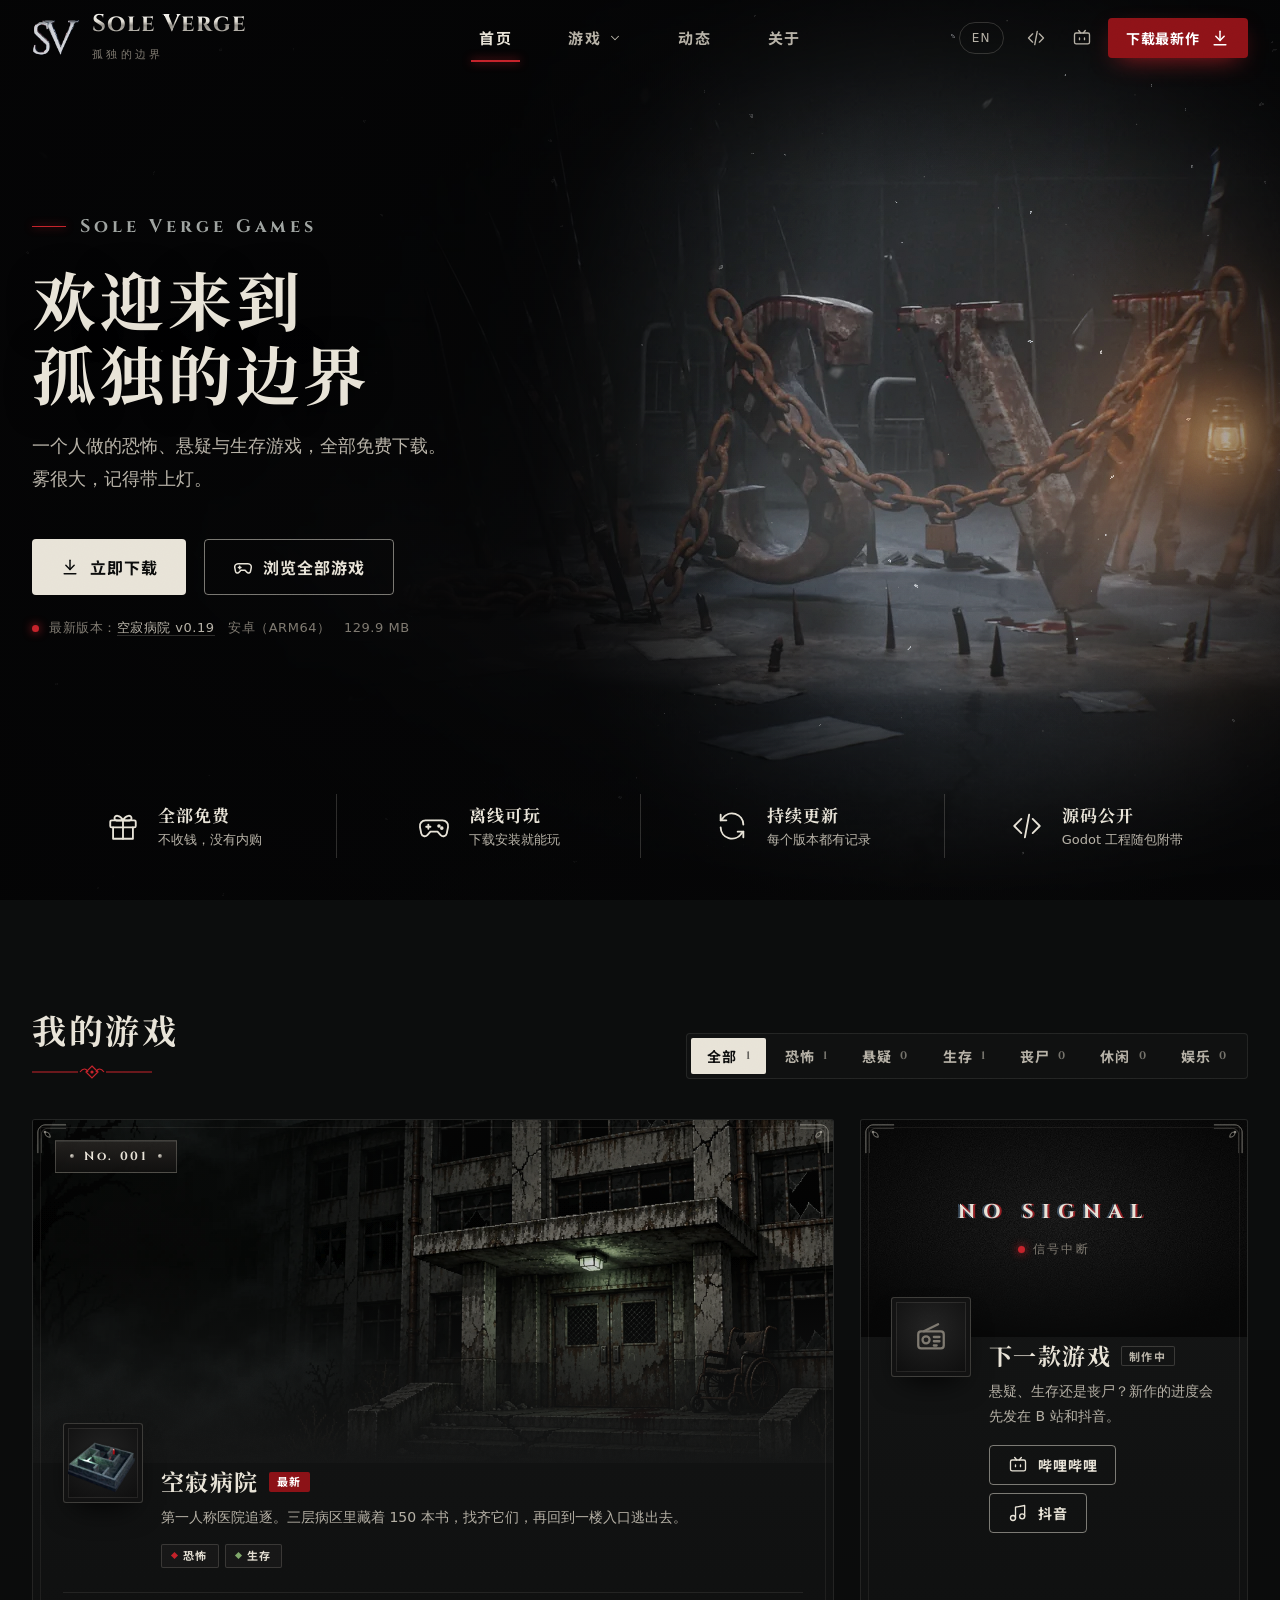
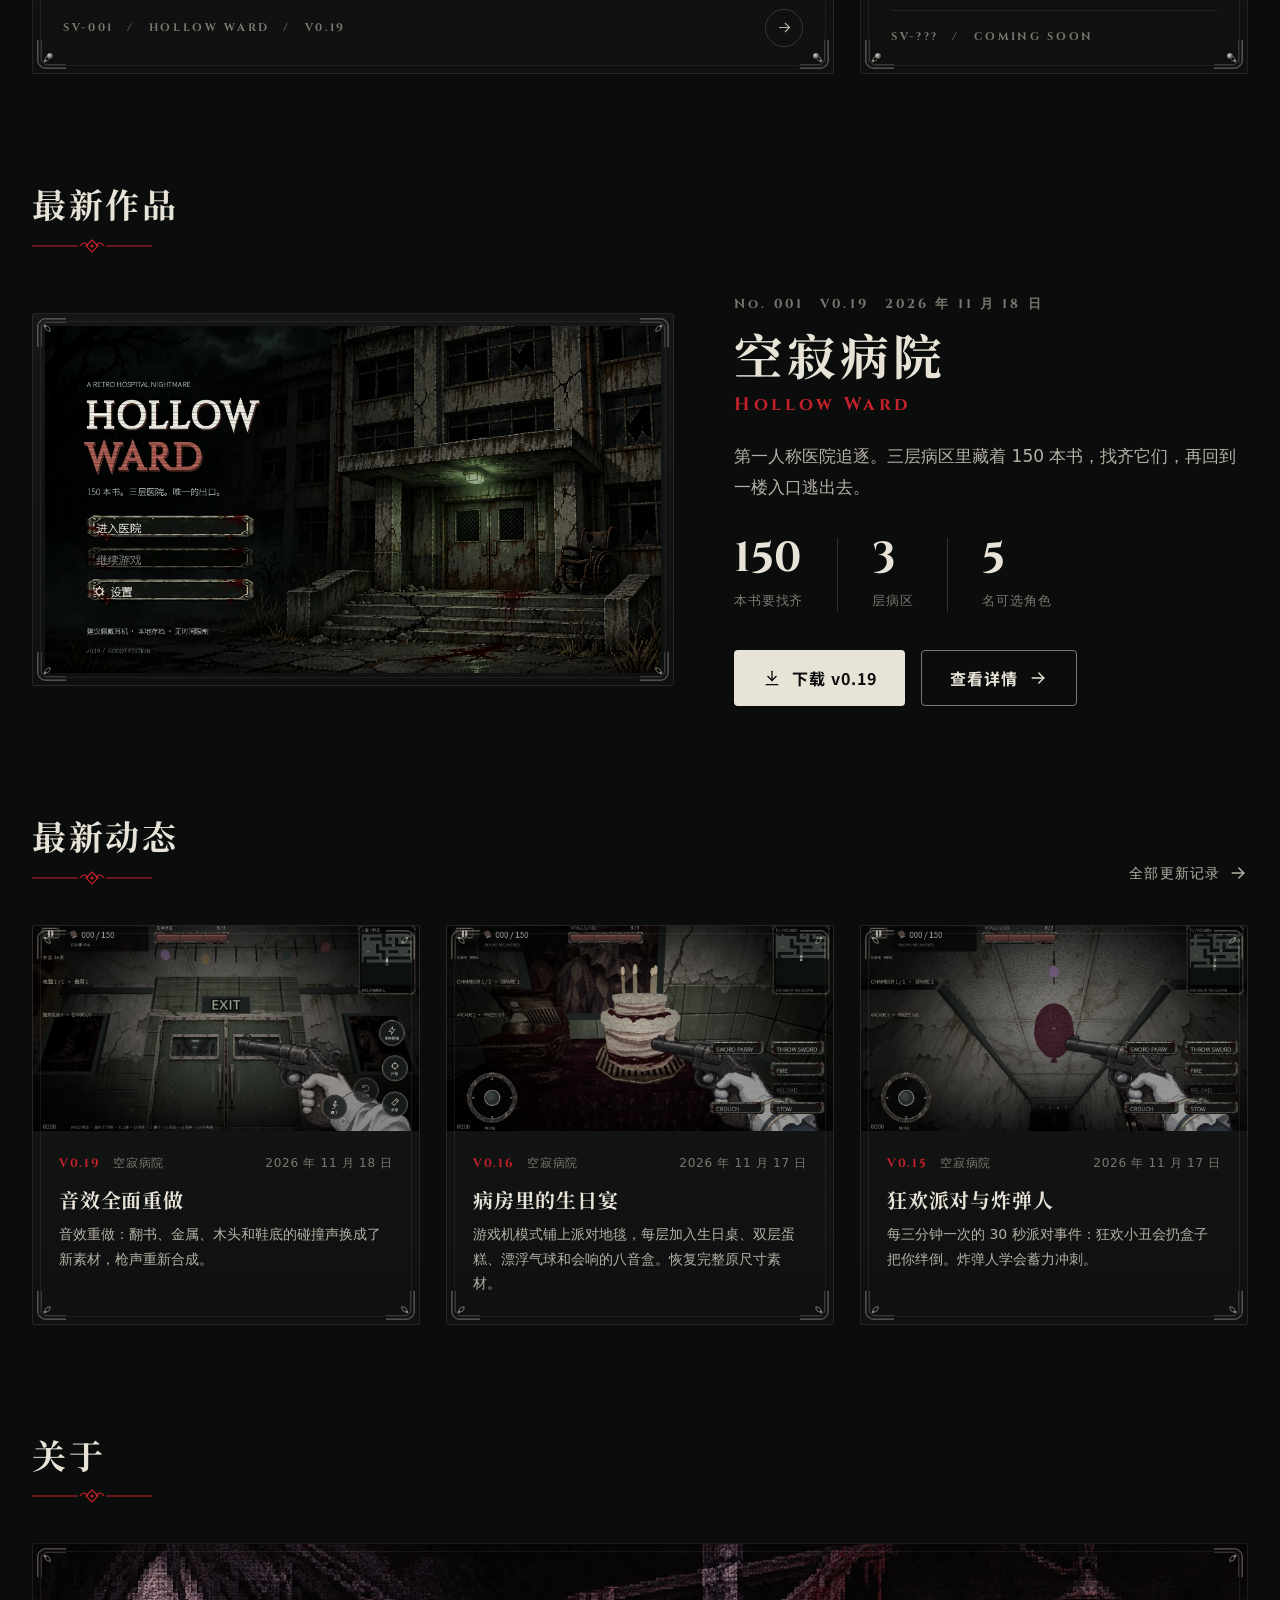
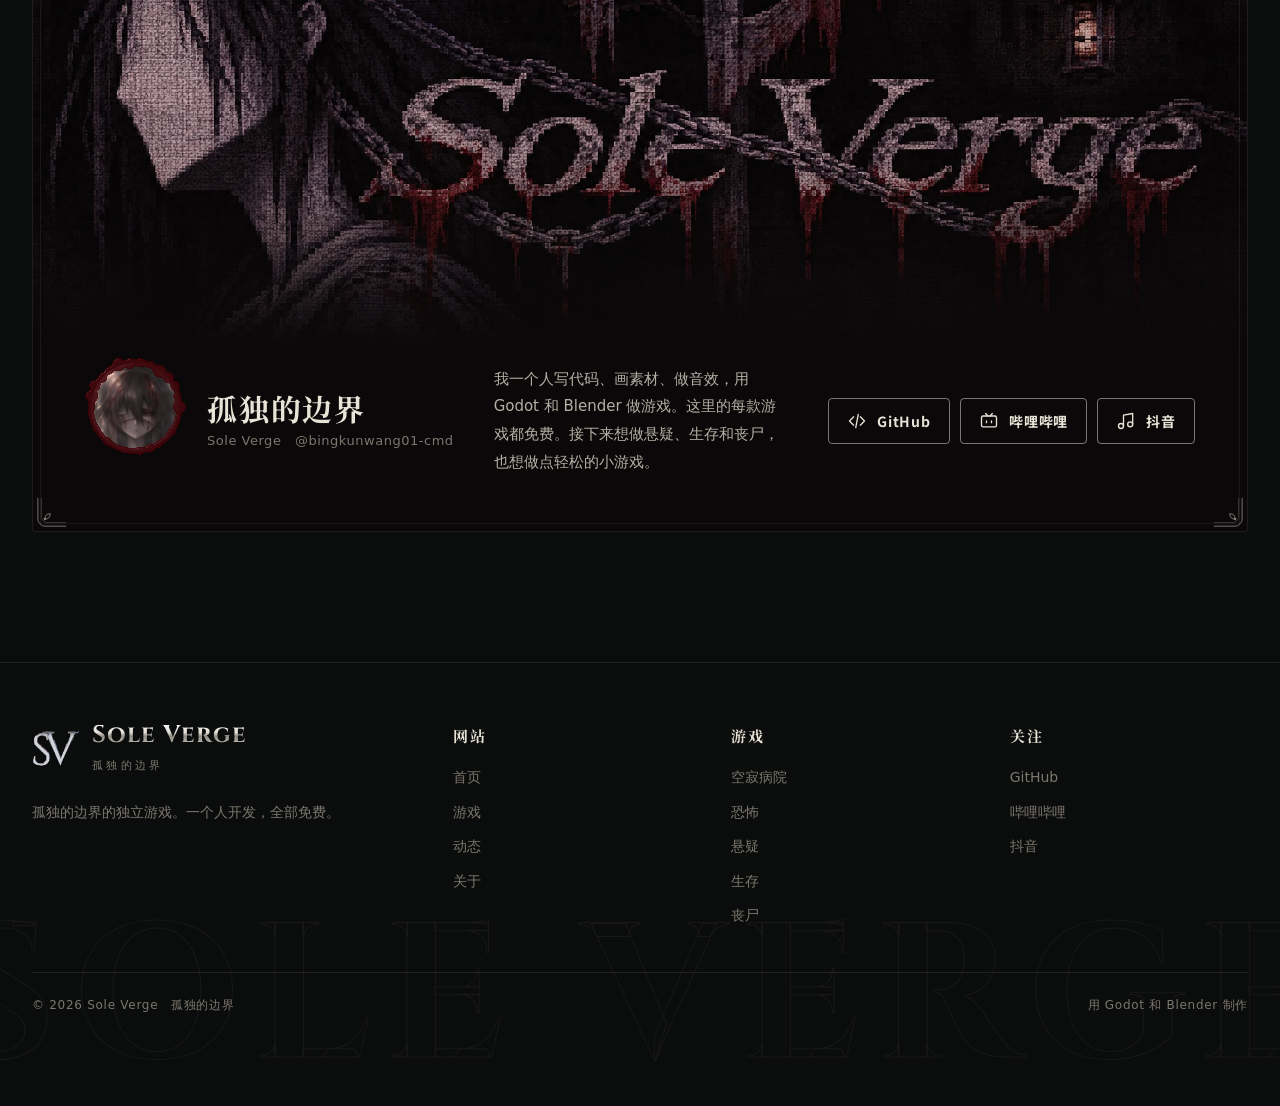
==== commit 3e7a0ae4: "Spotlit hero with iron spikes and wet paper; translucent button blood; ash, beam and vignette FX - N" ====
--- a/index.html
+++ b/index.html
@@ -54,14 +54,14 @@
         <img src="assets/site/hero.webp" srcset="assets/site/hero-1600.webp 1600w, assets/site/hero.webp 2560w" sizes="100vw" alt="" fetchpriority="high">
       </div>
       <div class="hero__lamp" data-lamp aria-hidden="true"></div>
-      <div class="hero__fog" aria-hidden="true"></div>
-      <div class="hero__fog hero__fog--b" aria-hidden="true"></div>
+      <canvas class="hero__fogfx" aria-hidden="true"></canvas>
       <canvas class="hero__ash" aria-hidden="true"></canvas>
+      <div class="hero__vig" aria-hidden="true"></div>
 
       <div class="shell hero__content">
         <p class="eyebrow">Sole Verge Games</p>
         <h1 class="hero__title" data-i18n-html="hero.title">欢迎来到<br>孤独的边界</h1>
-        <p class="hero__sub" data-i18n="hero.sub">一个人做的恐怖、悬疑与生存游戏，全部免费下载。雾很大，记得带上灯。</p>
+        <p class="hero__sub" data-i18n-html="hero.sub">一个人做的恐怖、悬疑与生存游戏，全部免费下载。<br>雾很大，记得带上灯。</p>
         <div class="hero__actions">
           <a class="btn btn--light" data-hero-download href="#games">
             <svg class="i i--down" viewBox="0 0 24 24" fill="none" stroke="currentColor" stroke-width="1.8" stroke-linecap="round" stroke-linejoin="round" aria-hidden="true"><path d="M12 4v11"/><path d="m7 10 5 5 5-5"/><path d="M5 20h14"/></svg>
--- a/css/site.css
+++ b/css/site.css
@@ -69,14 +69,31 @@
   font-family: var(--f-ui); font-size: 16px; font-weight: 700; letter-spacing: .06em; white-space: nowrap;
   transition: color .35s var(--ease), border-color .35s var(--ease), box-shadow .35s var(--ease);
 }
-.btn::before { content: ""; position: absolute; inset: 0; z-index: -1; background: var(--blood); transform: scaleX(0); transform-origin: left; transition: transform .45s var(--ease); }
-.btn:hover::before { transform: scaleX(1); }
+.bleed { position: absolute; inset: 0; z-index: -1; pointer-events: none; overflow: hidden; border-radius: inherit; }
+.bleed svg { display: block; width: 100%; height: 100%; overflow: visible; }
+.bleed__rise { transform: translateY(var(--h)); transition: transform 1.1s cubic-bezier(.3, .55, .2, 1); }
+.btn.has-bleed:hover .bleed__rise, .btn.has-bleed:focus-visible .bleed__rise { transform: translateY(0); }
+.bleed__wave { animation: wave 4.6s linear infinite; }
+.bleed__wave--back { animation-duration: 7s; animation-direction: reverse; }
+@keyframes wave { to { transform: translateX(calc(-1 * var(--len, 90px))); } }
+.bleed__under { fill: #4a050b; opacity: .3; }
+.bleed stop:nth-child(1) { stop-color: #8c0f18; stop-opacity: .52; }
+.bleed stop:nth-child(2) { stop-color: #4c040a; stop-opacity: .7; }
+.bleed stop:nth-child(3) { stop-color: #170002; stop-opacity: .88; }
+.bleed__lip { fill: none; stroke: #1c0003; stroke-width: 1.4; opacity: .5; }
+.bleed__shine { fill: none; stroke: #ffd2d2; stroke-width: .7; opacity: .42; }
+/* on the bone button the blood multiplies like a stain on glass: deep, see-through red */
+.btn--light .bleed__body, .btn--light .bleed__under { mix-blend-mode: multiply; }
+.btn--light .bleed stop:nth-child(1) { stop-color: #a3121c; stop-opacity: .92; }
+.btn--light .bleed stop:nth-child(2) { stop-color: #5e060d; stop-opacity: .96; }
+.btn--light .bleed stop:nth-child(3) { stop-color: #1c0103; stop-opacity: .98; }
+.btn--blood .bleed stop:nth-child(1) { stop-color: #3a0207; stop-opacity: .45; }
+.btn--blood .bleed stop:nth-child(3) { stop-color: #0e0001; stop-opacity: .82; }
 .btn--light { background: var(--bone); color: #0b0c0c; }
-.btn--light:hover { color: #fff; box-shadow: 0 10px 40px -12px rgba(196, 34, 42, .8); }
+.btn--light:hover { color: #f6ebe8; box-shadow: 0 14px 40px -16px rgba(90, 6, 12, .85); transition-delay: .2s; }
 .btn--line { border: 1px solid rgba(232, 227, 215, .5); color: var(--bone); }
-.btn--line:hover { border-color: var(--blood-hi); }
+.btn--line:hover { border-color: #7a0a10; color: #f3e6e2; }
 .btn--blood { background: var(--blood); color: #fff; box-shadow: 0 8px 26px -10px rgba(196, 34, 42, .9); }
-.btn--blood::before { background: var(--blood-hi); }
 .btn--sm { height: 40px; padding: 0 18px; font-size: 14px; }
 .btn__meta { font-family: var(--f-body); font-weight: 400; font-size: 13px; opacity: .65; letter-spacing: 0; }
 .btn .i { transition: transform .35s var(--ease); }
@@ -95,14 +112,15 @@
   position: absolute; inset: 0; pointer-events: none; opacity: 0;
   -webkit-mask: url("../assets/site/logo.webp") center / contain no-repeat; mask: url("../assets/site/logo.webp") center / contain no-repeat;
   background: url("../assets/site/blood.svg") 50% 100% / 100% 240% no-repeat;
+  filter: url(#sv-liquid-sm);
 }
 .mark.is-bleeding .mark__blood { animation: bleed 5.2s var(--ease) forwards; }
 @keyframes bleed {
-  0% { opacity: 0; background-position: 50% 100%; filter: brightness(1.15); }
-  10% { opacity: .96; }
-  55% { background-position: 50% 0%; opacity: .96; filter: brightness(1); }
-  80% { opacity: .85; filter: brightness(.55); }
-  100% { opacity: 0; background-position: 50% 0%; filter: brightness(.35); }
+  0% { opacity: 0; background-position: 50% 100%; }
+  10% { opacity: .97; }
+  55% { background-position: 50% 0%; opacity: .97; }
+  82% { opacity: .9; }
+  100% { opacity: 0; background-position: 50% 0%; }
 }
 .logo__name { font-family: var(--f-brand); font-weight: 700; font-size: 24px; line-height: 1; letter-spacing: .04em; background: var(--chrome); -webkit-background-clip: text; background-clip: text; color: transparent; }
 .logo__sub { display: block; font-size: 11px; color: var(--text-3); letter-spacing: .3em; margin-top: 5px; }
@@ -174,15 +192,30 @@
 .hero { position: relative; min-height: max(780px, min(100svh, 1000px)); overflow: hidden; isolation: isolate; background: #060707; }
 .hero__art { position: absolute; inset: 0; z-index: -3; }
 .hero__art img { width: 100%; height: 100%; object-fit: cover; object-position: 50% 50%; }
-.hero__fog { position: absolute; inset: -10% -30%; z-index: -2; pointer-events: none; opacity: .55;
+.hero__fog { position: absolute; inset: -10% -30%; z-index: -2; pointer-events: none; opacity: .8;
   background:
     radial-gradient(40% 30% at 30% 70%, rgba(170, 176, 172, .18), transparent 70%),
     radial-gradient(35% 25% at 70% 80%, rgba(170, 176, 172, .14), transparent 70%),
     radial-gradient(30% 22% at 50% 40%, rgba(170, 176, 172, .08), transparent 70%);
   animation: drift 38s ease-in-out infinite alternate; }
-.hero__fog--b { animation-duration: 54s; animation-direction: alternate-reverse; opacity: .4; }
+.hero__fog--b { animation-duration: 54s; animation-direction: alternate-reverse; opacity: .6; }
+.hero__mist { position: absolute; left: -20%; right: -20%; bottom: 0; height: 46%; z-index: -2; pointer-events: none;
+  background:
+    radial-gradient(30% 60% at 20% 80%, rgba(180, 184, 180, .16), transparent 70%),
+    radial-gradient(28% 50% at 55% 90%, rgba(180, 184, 180, .14), transparent 70%),
+    radial-gradient(30% 60% at 85% 85%, rgba(180, 184, 180, .12), transparent 70%);
+  filter: blur(8px); animation: drift 26s ease-in-out infinite alternate-reverse; }
 @keyframes drift { from { transform: translateX(-6%); } to { transform: translateX(6%); } }
 .hero__ash { position: absolute; inset: 0; z-index: -1; width: 100%; height: 100%; pointer-events: none; }
+.hero__fogfx { position: absolute; inset: 0; z-index: -2; width: 100%; height: 100%; pointer-events: none; opacity: 0; mix-blend-mode: screen; transition: opacity 1.2s ease; }
+.hero__fogfx.is-live { opacity: 1; }
+/* the lamp stutters: the whole render dips a little with it */
+.hero__art::before { content: ""; position: absolute; inset: 0; z-index: 1; pointer-events: none; background: #000; opacity: calc((1 - var(--flick, 1)) * .5); }
+/* heavy vignette that closes in around the logo */
+.hero__vig { position: absolute; inset: 0; z-index: -1; pointer-events: none;
+  background:
+    radial-gradient(ellipse 34% 58% at var(--lx, 70%) var(--ly, 48%), transparent 0%, transparent 42%, rgba(3, 3, 4, .42) 72%, rgba(3, 3, 4, .78) 100%),
+    radial-gradient(ellipse 120% 90% at var(--lx, 70%) 45%, transparent 55%, rgba(0, 0, 0, .55) 100%); }
 .hero__lamp { position: absolute; z-index: -2; width: 240px; height: 240px; margin: -120px 0 0 -120px; pointer-events: none; border-radius: 50%;
   background: radial-gradient(closest-side, rgba(255, 175, 90, .5), rgba(255, 140, 60, .16) 50%, transparent 75%);
   mix-blend-mode: screen; animation: lamp 4.2s steps(1) infinite; }
@@ -342,7 +375,19 @@
 .studio__art::after { content: ""; position: absolute; inset: 0; background: linear-gradient(180deg, transparent 55%, #0a0809 100%); pointer-events: none; }
 .studio__body { position: relative; z-index: 3; display: grid; grid-template-columns: auto minmax(0, 1fr) auto; gap: 40px; align-items: center; padding: 8px 52px 46px; }
 .studio__who { display: flex; align-items: center; gap: 20px; }
-.studio__who img { width: 84px; height: 84px; border-radius: 50%; object-fit: cover; box-shadow: 0 0 0 1px rgba(232,227,215,.3), 0 0 0 5px #0a0809, 0 0 0 6px rgba(196, 34, 42, .45); }
+.bframe { position: relative; display: block; width: var(--s); height: var(--s); flex: none; margin: 6px 8px 34px 6px; }
+.bframe > img { width: 100%; height: 100%; border-radius: 50%; object-fit: cover; position: relative; z-index: 1; box-shadow: 0 0 0 4px #0a0809; }
+.bframe__svg { position: absolute; z-index: 2; left: 50%; top: calc(50% - var(--s) * .588); width: calc(var(--s) * 1.26); max-width: none; height: auto; transform: translateX(-50%); overflow: visible; pointer-events: none; }
+.bframe__liquid { fill: #3e0207; stroke: #3e0207; opacity: .92; }
+.bframe__ring { fill: none; stroke-width: 6; }
+.bframe__pool circle { stroke: none; }
+.drip path { fill: none; stroke-linecap: round; stroke-dasharray: 100; stroke-dashoffset: 100; animation: drip-grow var(--d) var(--w) cubic-bezier(.55, 0, .8, .4) infinite; }
+.drip circle { stroke: none; }
+.drip__bulb { animation: drip-bulb var(--d) var(--w) cubic-bezier(.55, 0, .8, .4) infinite; }
+.drip__drop { opacity: 0; animation: drip-fall var(--d) var(--w) ease-in infinite; }
+@keyframes drip-grow { 0% { stroke-dashoffset: 100; opacity: 1; } 70% { stroke-dashoffset: 0; } 92% { stroke-dashoffset: 0; opacity: 1; } 100% { stroke-dashoffset: 0; opacity: 0; } }
+@keyframes drip-bulb { 0% { transform: translateY(0); opacity: 1; } 70% { transform: translateY(var(--l)); } 92% { transform: translateY(var(--l)); opacity: 1; } 100% { transform: translateY(var(--l)); opacity: 0; } }
+@keyframes drip-fall { 0%, 72% { transform: translateY(var(--l)); opacity: 0; } 74% { opacity: 1; } 100% { transform: translateY(calc(var(--l) + 70px)); opacity: 0; } }
 .studio__name { font-size: 30px; line-height: 1.2; letter-spacing: .06em; white-space: nowrap; }
 .studio__handle { font-size: 13px; color: var(--text-3); margin-top: 4px; white-space: nowrap; letter-spacing: .04em; }
 .studio__text { color: var(--text-2); font-size: 15px; max-width: 34em; line-height: 1.85; }
@@ -500,7 +545,9 @@
   .logo__sub { display: none; }
   .hero { min-height: 0; }
   .hero__art { bottom: auto; height: 62svh; }
-  .hero__art img { object-position: 80% 46%; }
+  .hero__art img { object-position: 84% 50%; }
+  .hero__sub br { display: none; }
+  .hero__sub { text-wrap: pretty; }
   .hero__art::after { content: ""; position: absolute; inset: 0; background: linear-gradient(180deg, rgba(6,7,7,.55) 0%, transparent 22%, transparent 55%, var(--bg) 100%); }
   .hero::before { background: none; }
   .hero__content { padding-top: 50svh; }
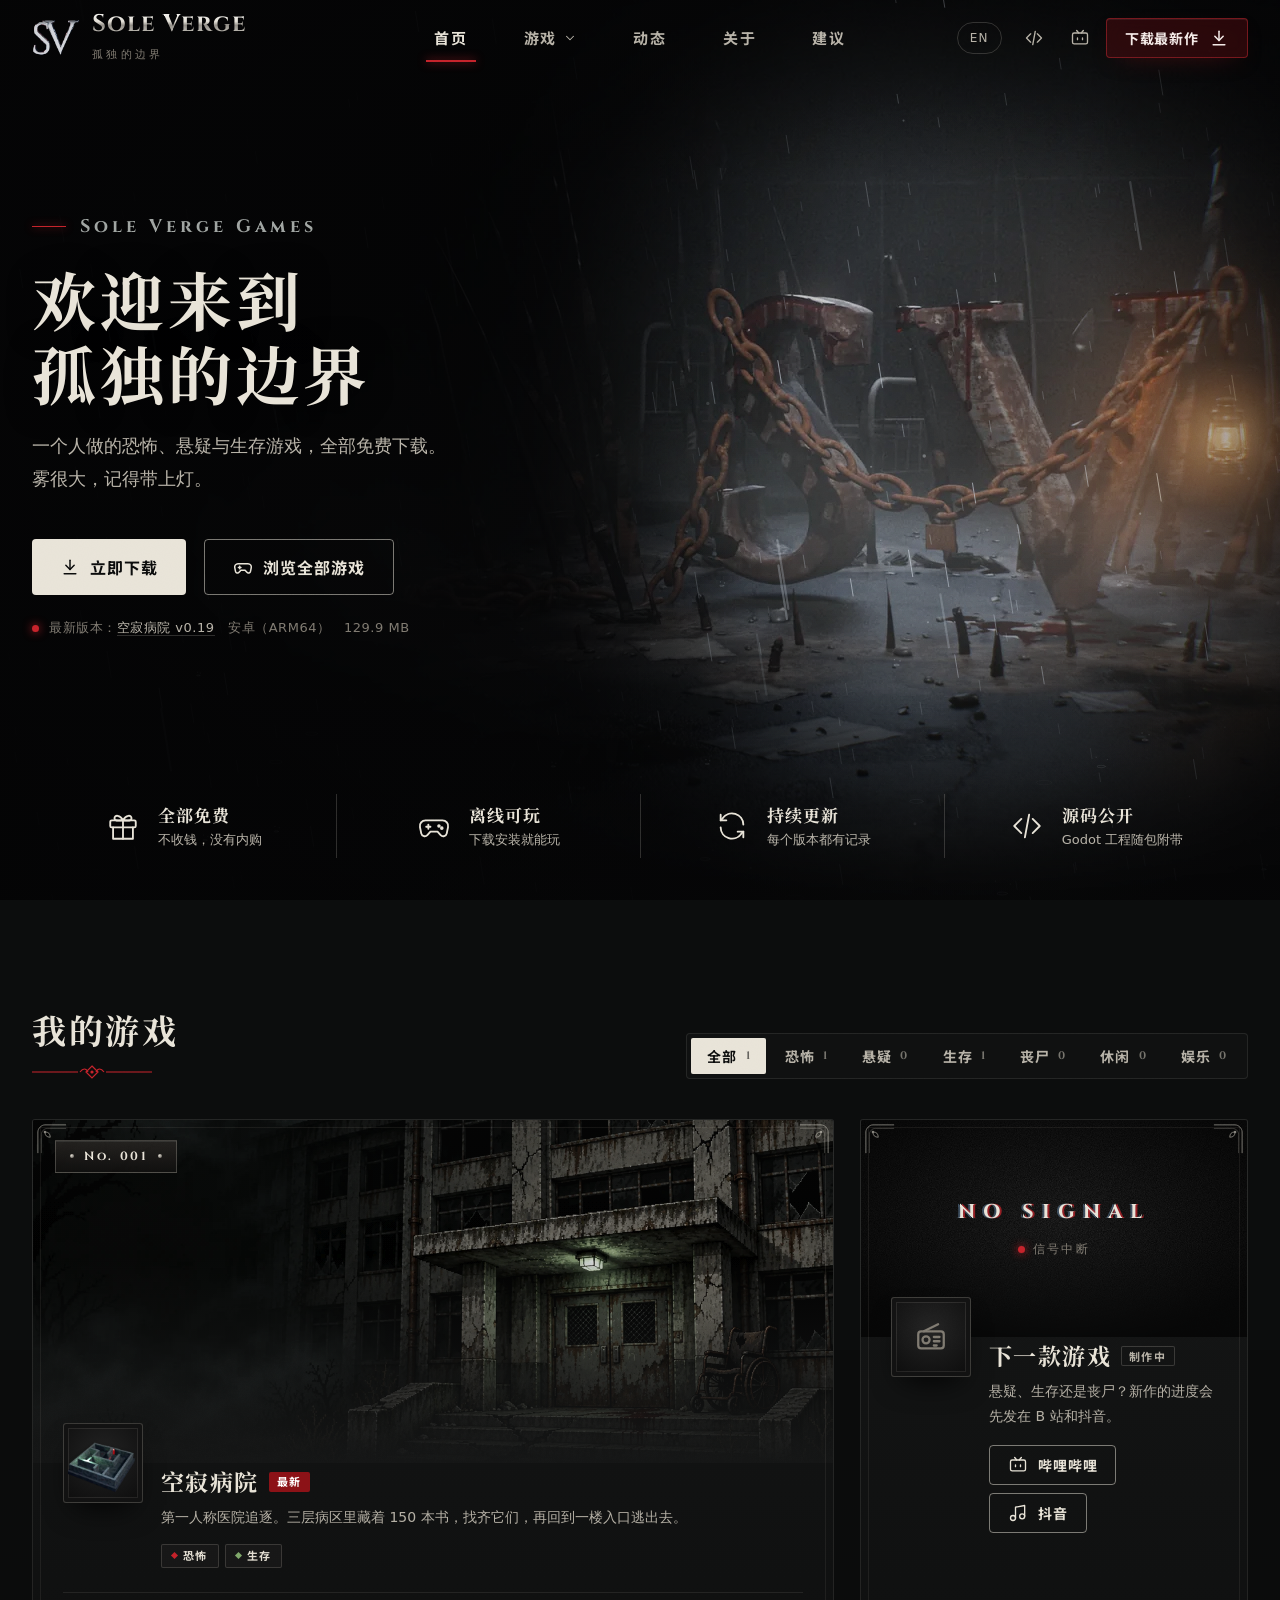
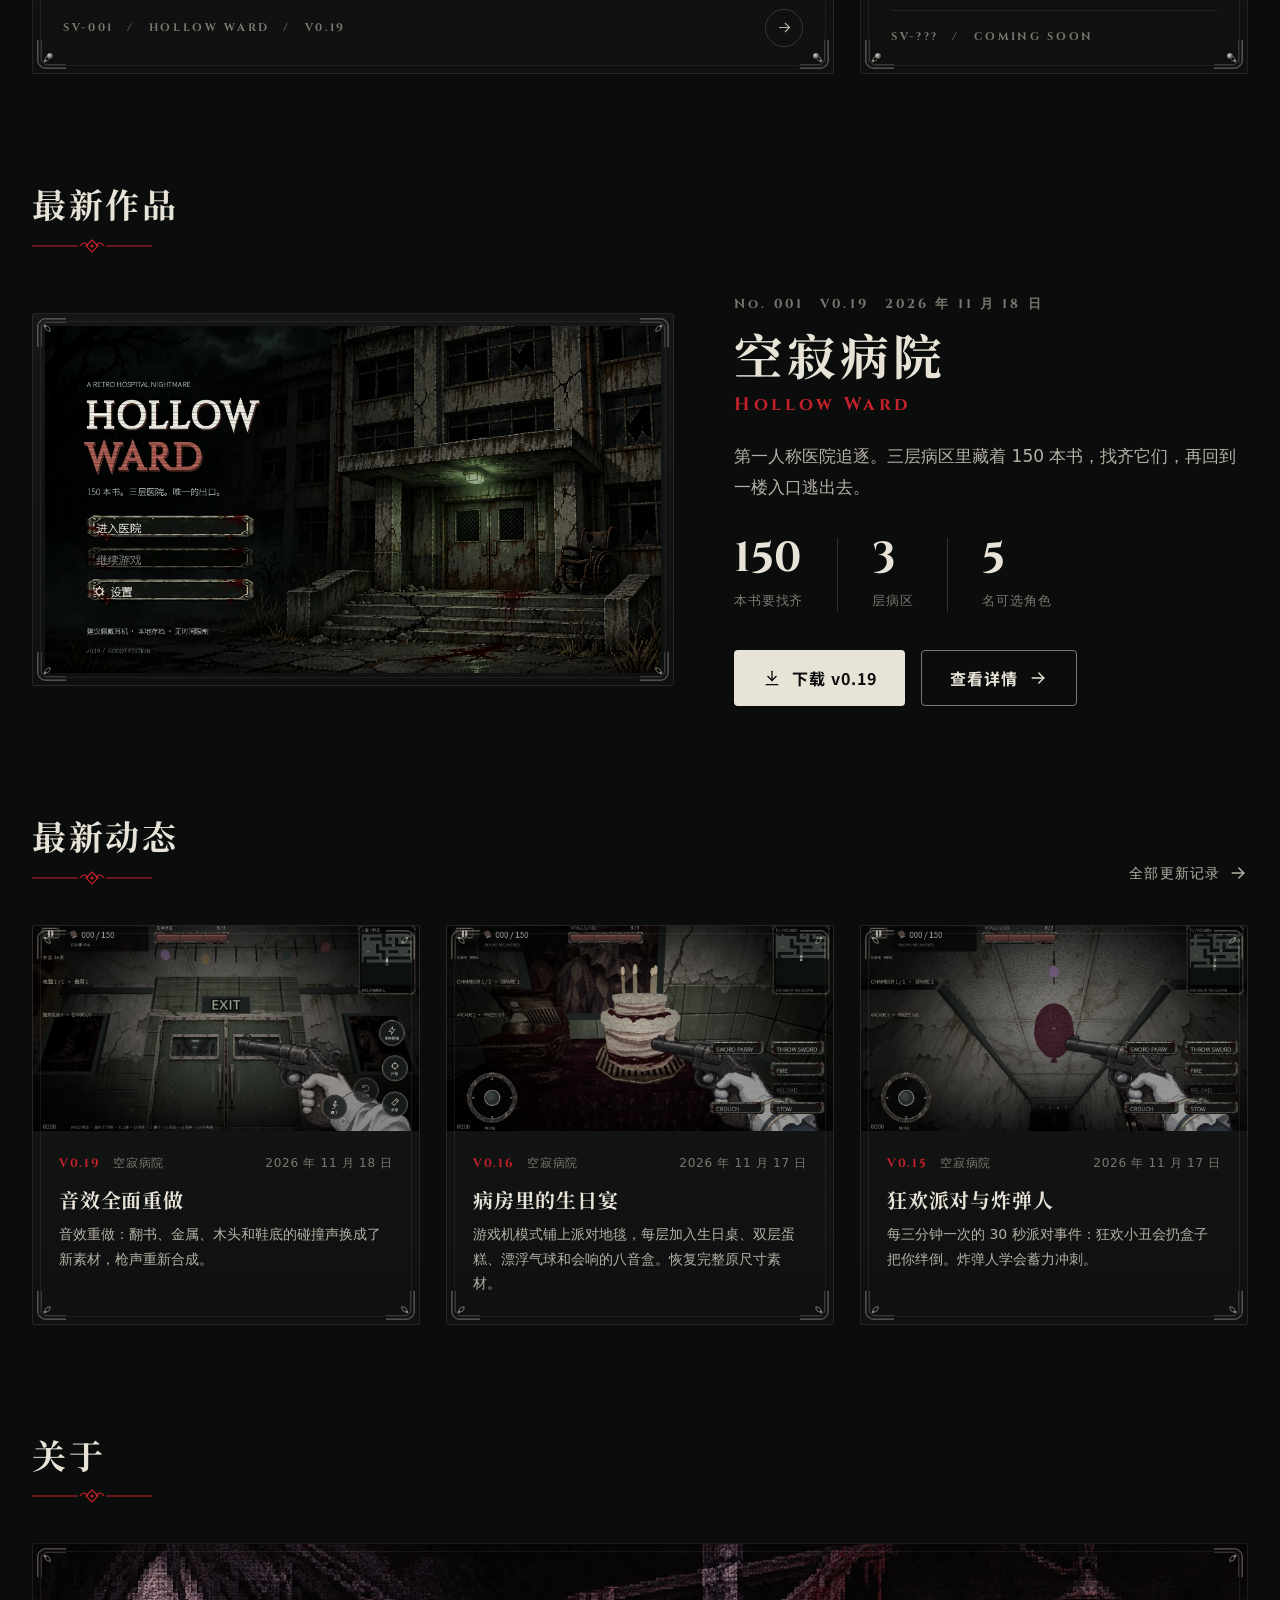
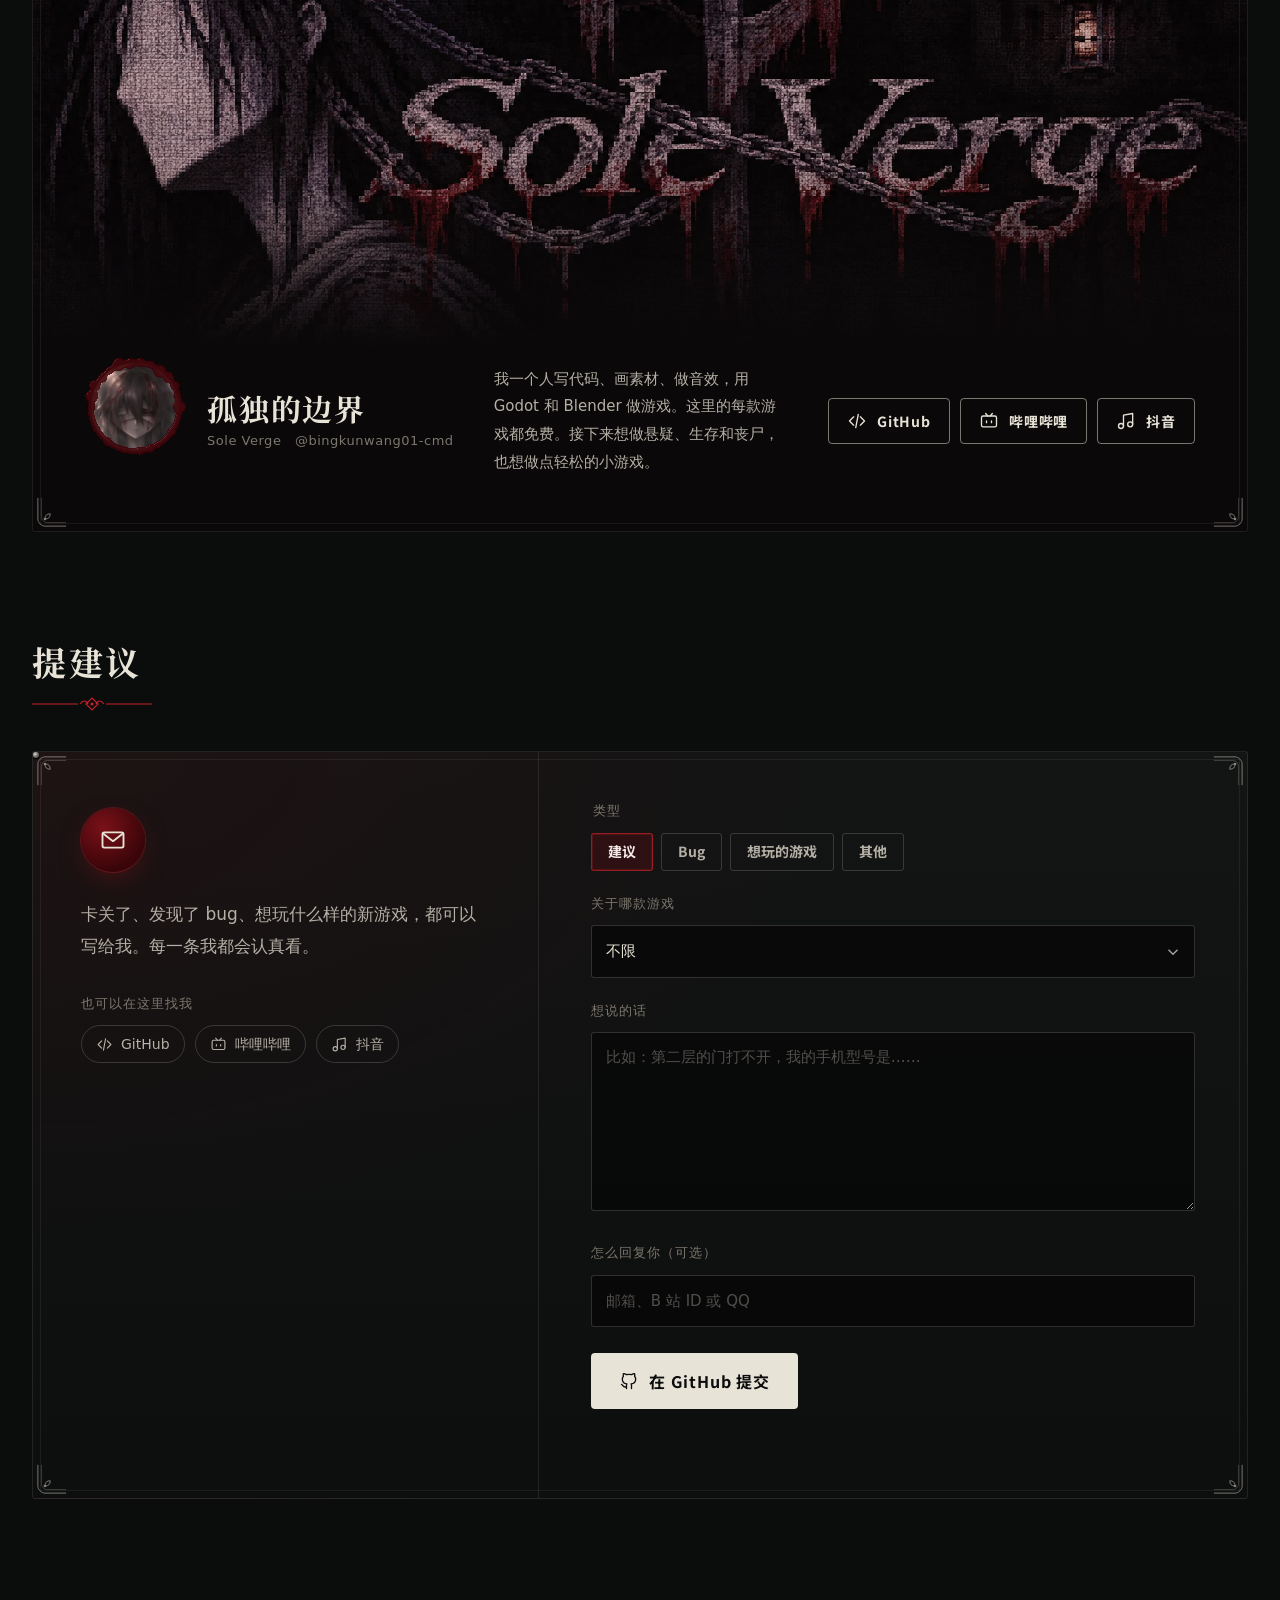
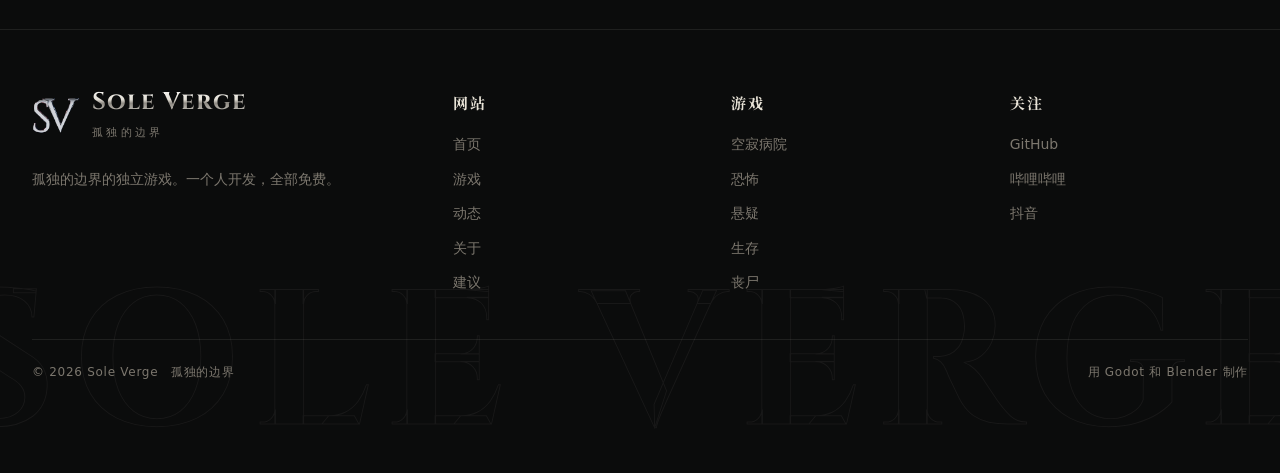
==== commit 349ad5e7: "Storm hero: rain, lightning, falling blood; feedback section; softer red - Re-rendered hero: heavier" ====
--- a/index.html
+++ b/index.html
@@ -29,6 +29,7 @@
         </div>
         <a href="#news"><span data-i18n="nav.news">动态</span></a>
         <a href="#about"><span data-i18n="nav.about">关于</span></a>
+        <a href="#feedback"><span data-i18n="nav.feedback">建议</span></a>
       </nav>
       <div class="nav__tools">
         <button class="lang" type="button" data-lang>EN</button>
@@ -52,6 +53,8 @@
     <section class="hero" id="top">
       <div class="hero__art">
         <img src="assets/site/hero.webp" srcset="assets/site/hero-1600.webp 1600w, assets/site/hero.webp 2560w" sizes="100vw" alt="" fetchpriority="high">
+        <img class="hero__flash" src="assets/site/hero-flash.webp" alt="" aria-hidden="true" loading="lazy">
+        <canvas class="hero__bolt" aria-hidden="true"></canvas>
       </div>
       <div class="hero__lamp" data-lamp aria-hidden="true"></div>
       <canvas class="hero__fogfx" aria-hidden="true"></canvas>
@@ -134,6 +137,13 @@
         </div>
       </div>
     </section>
+
+    <section class="section" id="feedback">
+      <div class="shell">
+        <div class="head"><h2 class="head__title" data-i18n="fb.title">提建议</h2></div>
+        <div class="frame feedback" data-feedback></div>
+      </div>
+    </section>
   </main>
 
   <footer class="footer" data-footer></footer>
--- a/css/site.css
+++ b/css/site.css
@@ -47,7 +47,7 @@
 /* film grain over everything, like a PS2-era cutscene */
 body::after {
   content: ""; position: fixed; inset: -50%; z-index: 100; pointer-events: none;
-  background-image: var(--noise); opacity: .07; mix-blend-mode: overlay;
+  background-image: var(--noise); opacity: .09; mix-blend-mode: overlay;
   animation: grain .9s steps(5) infinite;
 }
 @keyframes grain { 0% { transform: translate(0, 0); } 20% { transform: translate(-3%, 2%); } 40% { transform: translate(2%, -3%); } 60% { transform: translate(-2%, -1%); } 80% { transform: translate(3%, 3%); } 100% { transform: translate(0, 0); } }
@@ -76,24 +76,25 @@
 .bleed__wave { animation: wave 4.6s linear infinite; }
 .bleed__wave--back { animation-duration: 7s; animation-direction: reverse; }
 @keyframes wave { to { transform: translateX(calc(-1 * var(--len, 90px))); } }
-.bleed__under { fill: #4a050b; opacity: .3; }
-.bleed stop:nth-child(1) { stop-color: #8c0f18; stop-opacity: .52; }
-.bleed stop:nth-child(2) { stop-color: #4c040a; stop-opacity: .7; }
-.bleed stop:nth-child(3) { stop-color: #170002; stop-opacity: .88; }
+.bleed__under { fill: #4a050b; opacity: .2; }
+.bleed stop:nth-child(1) { stop-color: #6e0b13; stop-opacity: .3; }
+.bleed stop:nth-child(2) { stop-color: #3e030a; stop-opacity: .46; }
+.bleed stop:nth-child(3) { stop-color: #140002; stop-opacity: .62; }
 .bleed__lip { fill: none; stroke: #1c0003; stroke-width: 1.4; opacity: .5; }
 .bleed__shine { fill: none; stroke: #ffd2d2; stroke-width: .7; opacity: .42; }
 /* on the bone button the blood multiplies like a stain on glass: deep, see-through red */
 .btn--light .bleed__body, .btn--light .bleed__under { mix-blend-mode: multiply; }
-.btn--light .bleed stop:nth-child(1) { stop-color: #a3121c; stop-opacity: .92; }
-.btn--light .bleed stop:nth-child(2) { stop-color: #5e060d; stop-opacity: .96; }
-.btn--light .bleed stop:nth-child(3) { stop-color: #1c0103; stop-opacity: .98; }
-.btn--blood .bleed stop:nth-child(1) { stop-color: #3a0207; stop-opacity: .45; }
-.btn--blood .bleed stop:nth-child(3) { stop-color: #0e0001; stop-opacity: .82; }
+.btn--light .bleed stop:nth-child(1) { stop-color: #8a3036; stop-opacity: .55; }
+.btn--light .bleed stop:nth-child(2) { stop-color: #5a1a1f; stop-opacity: .7; }
+.btn--light .bleed stop:nth-child(3) { stop-color: #2a0a0d; stop-opacity: .82; }
+.btn--blood .bleed stop:nth-child(1) { stop-color: #3a0207; stop-opacity: .35; }
+.btn--blood .bleed stop:nth-child(3) { stop-color: #0e0001; stop-opacity: .6; }
 .btn--light { background: var(--bone); color: #0b0c0c; }
-.btn--light:hover { color: #f6ebe8; box-shadow: 0 14px 40px -16px rgba(90, 6, 12, .85); transition-delay: .2s; }
+.btn--light:hover { color: #f6ebe8; box-shadow: 0 14px 40px -18px rgba(90, 6, 12, .6); transition-delay: .2s; }
 .btn--line { border: 1px solid rgba(232, 227, 215, .5); color: var(--bone); }
 .btn--line:hover { border-color: #7a0a10; color: #f3e6e2; }
-.btn--blood { background: var(--blood); color: #fff; box-shadow: 0 8px 26px -10px rgba(196, 34, 42, .9); }
+.btn--blood { background: rgba(110, 12, 18, .34); color: #f3e9e6; border: 1px solid rgba(190, 40, 48, .5); box-shadow: inset 0 1px 0 rgba(255, 200, 200, .08), 0 8px 26px -14px rgba(160, 20, 28, .55); -webkit-backdrop-filter: blur(8px); backdrop-filter: blur(8px); }
+.btn--blood:hover { border-color: rgba(210, 60, 68, .7); }
 .btn--sm { height: 40px; padding: 0 18px; font-size: 14px; }
 .btn__meta { font-family: var(--f-body); font-weight: 400; font-size: 13px; opacity: .65; letter-spacing: 0; }
 .btn .i { transition: transform .35s var(--ease); }
@@ -192,6 +193,13 @@
 .hero { position: relative; min-height: max(780px, min(100svh, 1000px)); overflow: hidden; isolation: isolate; background: #060707; }
 .hero__art { position: absolute; inset: 0; z-index: -3; }
 .hero__art img { width: 100%; height: 100%; object-fit: cover; object-position: 50% 50%; }
+/* lightning: the lit-by-lightning render and the bolt sit on top of the art, screen-blended; the bolt is masked to the sky */
+.hero__art .hero__flash { position: absolute; inset: 0; z-index: 2; opacity: 0; mix-blend-mode: screen; pointer-events: none; }
+.hero__bolt { position: absolute; inset: 0; z-index: 2; width: 100%; height: 100%; pointer-events: none; mix-blend-mode: screen;
+  -webkit-mask: url("../assets/site/hero-mask.png") var(--mpos, 50% 50%) / cover no-repeat; mask: url("../assets/site/hero-mask.png") var(--mpos, 50% 50%) / cover no-repeat; }
+.hero__art.is-rumble { animation: rumble .65s linear 1; }
+@keyframes rumble { 0% { transform: translate(0, 0); } 15% { transform: translate(-1.5px, 1px); } 30% { transform: translate(1.2px, -1px); } 45% { transform: translate(-1px, .6px); } 60% { transform: translate(.8px, -.4px); } 80% { transform: translate(-.4px, .2px); } 100% { transform: translate(0, 0); } }
+.hero__vig { opacity: calc(1 - var(--flash, 0) * .45); }
 .hero__fog { position: absolute; inset: -10% -30%; z-index: -2; pointer-events: none; opacity: .8;
   background:
     radial-gradient(40% 30% at 30% 70%, rgba(170, 176, 172, .18), transparent 70%),
@@ -369,6 +377,41 @@
 .post__text { font-size: 14px; color: var(--text-2); display: -webkit-box; -webkit-line-clamp: 3; -webkit-box-orient: vertical; overflow: hidden; }
 
 /* ---------- Studio ---------- */
+/* ---------- Feedback ---------- */
+.feedback { display: grid; grid-template-columns: minmax(0, 5fr) minmax(0, 7fr); background: radial-gradient(120% 120% at 0% 0%, rgba(110, 12, 18, .12), transparent 55%), linear-gradient(180deg, #131414, #0d0e0e); }
+.feedback__intro { position: relative; padding: 56px 48px; border-right: 1px solid var(--line); }
+.feedback__seal { display: grid; place-items: center; width: 64px; height: 64px; border-radius: 50%; color: var(--bone); margin-bottom: 26px;
+  background: radial-gradient(circle at 35% 30%, #7a1118, #3a0509 70%); box-shadow: 0 0 0 1px rgba(196, 34, 42, .35), 0 10px 30px -10px rgba(140, 18, 23, .7); }
+.feedback__seal .i { width: 28px; height: 28px; }
+.feedback__lead { font-size: 17px; line-height: 1.9; color: var(--text-2); max-width: 26em; }
+.feedback__label { margin-top: 30px; font-size: 13px; color: var(--text-3); letter-spacing: .08em; }
+.feedback__mail { display: inline-block; margin-top: 6px; font-family: var(--f-ui); font-size: 18px; color: var(--bone); border-bottom: 1px solid rgba(196, 34, 42, .6); }
+.feedback__mail:hover { color: #fff; border-color: var(--blood-hi); }
+.feedback__links { display: flex; flex-wrap: wrap; gap: 10px; margin-top: 10px; }
+.feedback__links a { display: inline-flex; align-items: center; gap: 8px; height: 38px; padding: 0 14px; border: 1px solid var(--line-2); border-radius: 999px; font-size: 14px; color: var(--text-2); transition: color .25s ease, border-color .25s ease; }
+.feedback__links a:hover { color: #fff; border-color: rgba(196, 34, 42, .6); }
+.feedback__links .i { width: 17px; height: 17px; }
+.feedback__form { display: grid; gap: 22px; padding: 48px 52px 44px; }
+.seg { display: flex; flex-wrap: wrap; gap: 8px; margin: 0; padding: 0; border: 0; }
+.seg legend, .field > span { display: block; width: 100%; margin-bottom: 10px; font-size: 13px; color: var(--text-3); letter-spacing: .08em; }
+.seg__opt { position: relative; cursor: pointer; }
+.seg__opt input { position: absolute; opacity: 0; pointer-events: none; }
+.seg__opt span { display: inline-flex; align-items: center; height: 38px; padding: 0 16px; border: 1px solid var(--line-2); border-radius: 3px; font-family: var(--f-ui); font-size: 14px; color: var(--text-2); transition: all .25s ease; }
+.seg__opt:hover span { color: #fff; border-color: rgba(232, 227, 215, .35); }
+.seg__opt input:checked + span { color: #f6ebe8; border-color: rgba(196, 34, 42, .7); background: rgba(110, 12, 18, .28); box-shadow: inset 0 0 0 1px rgba(196, 34, 42, .25); }
+.seg__opt input:focus-visible + span { outline: 2px solid var(--blood-hi); outline-offset: 2px; }
+.field { display: block; }
+.field select, .field textarea, .field input { width: 100%; font: inherit; font-size: 15px; color: var(--bone); background: rgba(6, 7, 7, .7); border: 1px solid var(--line-2); border-radius: 3px; padding: 12px 14px; transition: border-color .25s ease, box-shadow .25s ease; }
+.field textarea { resize: vertical; min-height: 150px; line-height: 1.7; }
+.field select { appearance: none; -webkit-appearance: none; padding-right: 40px; background-image: url("data:image/svg+xml,%3Csvg xmlns='http://www.w3.org/2000/svg' width='24' height='24' viewBox='0 0 24 24' fill='none' stroke='%23a9a59c' stroke-width='1.8'%3E%3Cpath d='m6 9 6 6 6-6'/%3E%3C/svg%3E"); background-repeat: no-repeat; background-position: right 12px center; background-size: 18px; }
+.field select option { background: #111; color: var(--bone); }
+.field ::placeholder { color: rgba(232, 227, 215, .32); }
+.field select:focus, .field textarea:focus, .field input:focus { outline: none; border-color: rgba(196, 34, 42, .7); box-shadow: 0 0 0 3px rgba(140, 18, 23, .22); }
+.feedback__actions { display: flex; flex-wrap: wrap; gap: 14px; margin-top: 4px; }
+.feedback__status { min-height: 1.6em; font-size: 14px; color: var(--text-3); }
+.feedback__status[data-tone="warn"] { color: #e0868b; }
+.feedback__status[data-tone="ok"] { color: #b9c4b0; }
+
 .studio { overflow: hidden; background: #0a0809; }
 .studio__art { position: relative; }
 .studio__art img { width: 100%; height: auto; aspect-ratio: 3 / 1; object-fit: cover; }
@@ -506,6 +549,9 @@
   .mega__grid { grid-template-columns: repeat(2, minmax(0, 1fr)); }
 }
 @media (max-width: 980px) {
+  .feedback { grid-template-columns: 1fr; }
+  .feedback__intro { border-right: 0; border-bottom: 1px solid var(--line); padding: 40px 32px; }
+  .feedback__form { padding: 36px 32px; }
   :root { --shell: min(1320px, 100% - 40px); }
   .menu { display: none; }
   .menu-btn { display: block; }
@@ -517,6 +563,7 @@
   .mega__grid { grid-template-columns: minmax(0, 1fr); }
   .nav__inner { grid-template-columns: 1fr auto; }
   .hero__art img { object-position: 74% 50%; }
+  .hero__bolt { --mpos: 74% 50%; }
   .hero::before { background: linear-gradient(180deg, rgba(6,7,7,.4) 0%, rgba(6,7,7,.2) 30%, rgba(6,7,7,.9) 62%, var(--bg) 100%); }
   .hero__lamp { display: none; }
   .hero__content { padding-top: 52svh; }
@@ -534,6 +581,9 @@
   .log__text { grid-column: 1 / -1; }
 }
 @media (max-width: 640px) {
+  .feedback__intro { padding: 32px 22px; }
+  .feedback__form { padding: 28px 22px 26px; }
+  .feedback__actions .btn { flex: 1 1 100%; }
   :root { --nav-h: 64px; }
   .nav__tools .icon-btn { display: none; }
   .nav__tools .btn { height: 36px; width: 40px; padding: 0; }
@@ -546,6 +596,7 @@
   .hero { min-height: 0; }
   .hero__art { bottom: auto; height: 62svh; }
   .hero__art img { object-position: 84% 50%; }
+  .hero__bolt { --mpos: 84% 50%; }
   .hero__sub br { display: none; }
   .hero__sub { text-wrap: pretty; }
   .hero__art::after { content: ""; position: absolute; inset: 0; background: linear-gradient(180deg, rgba(6,7,7,.55) 0%, transparent 22%, transparent 55%, var(--bg) 100%); }
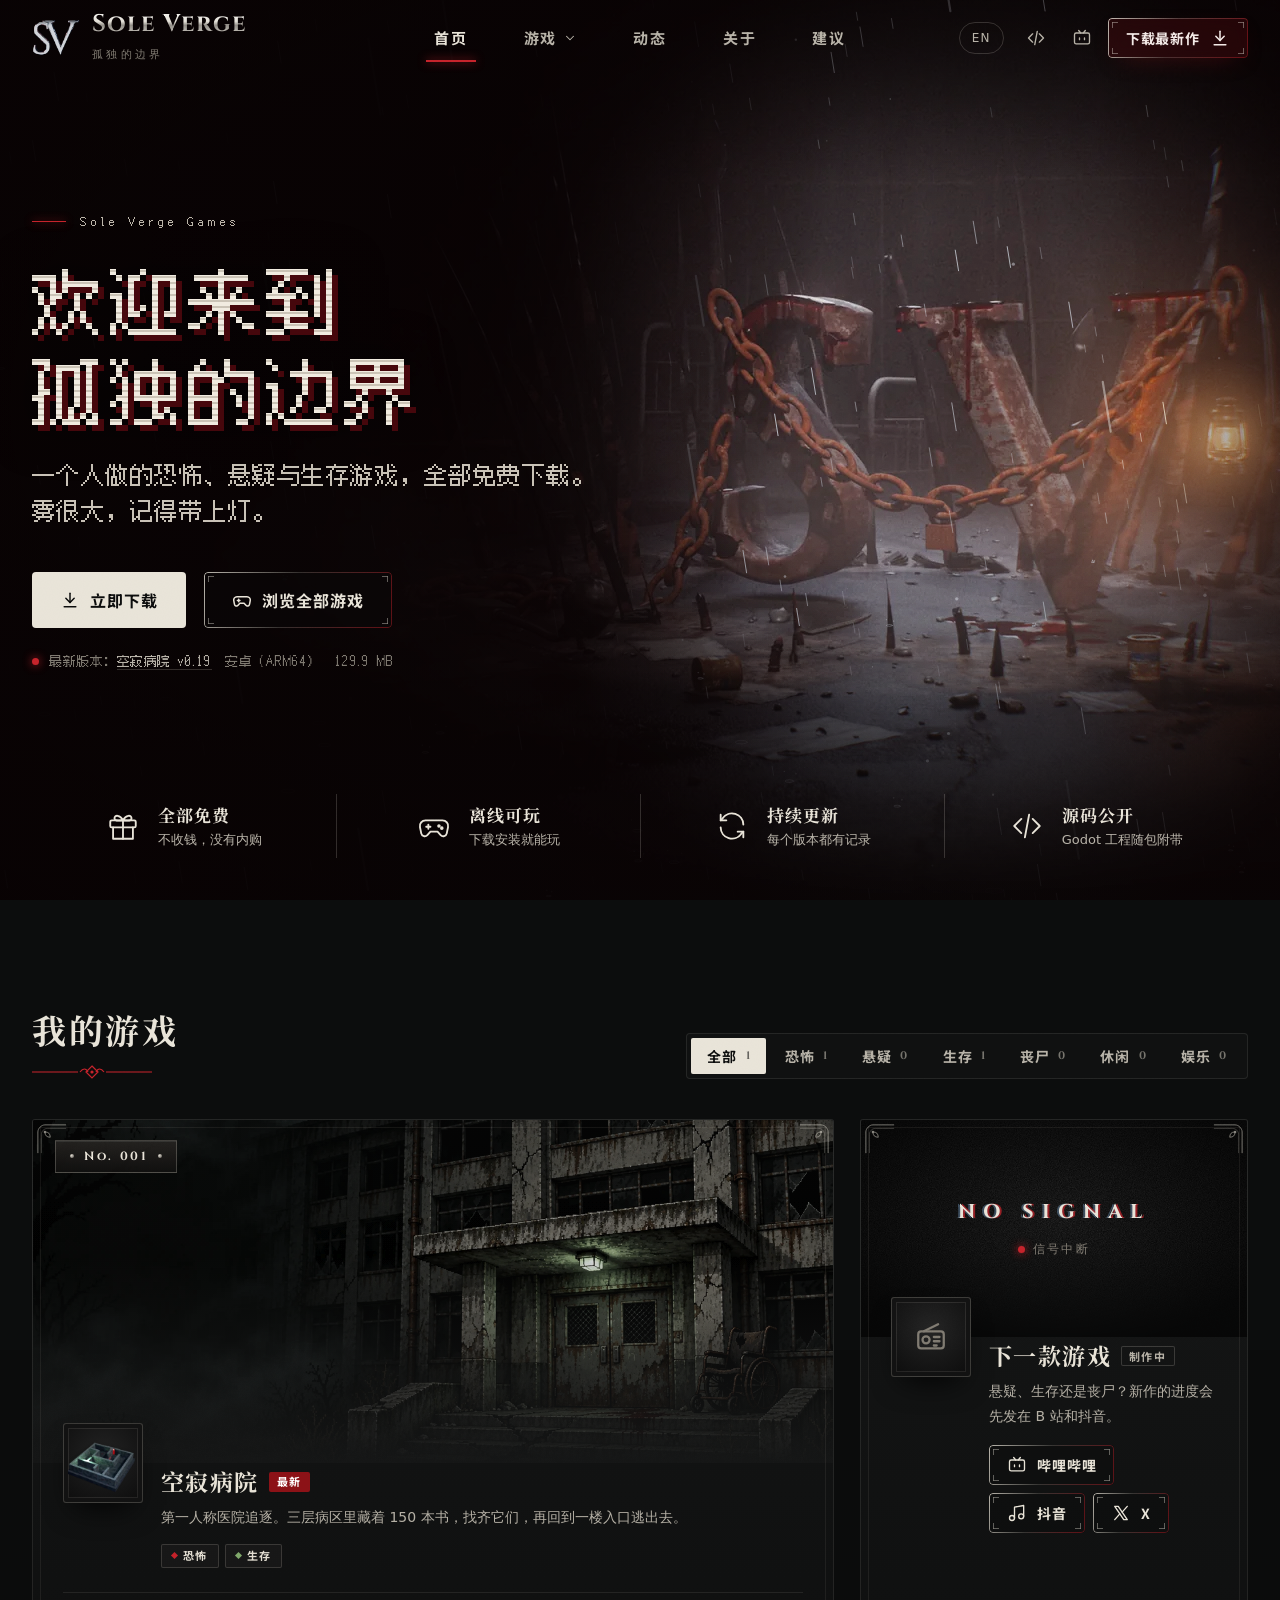
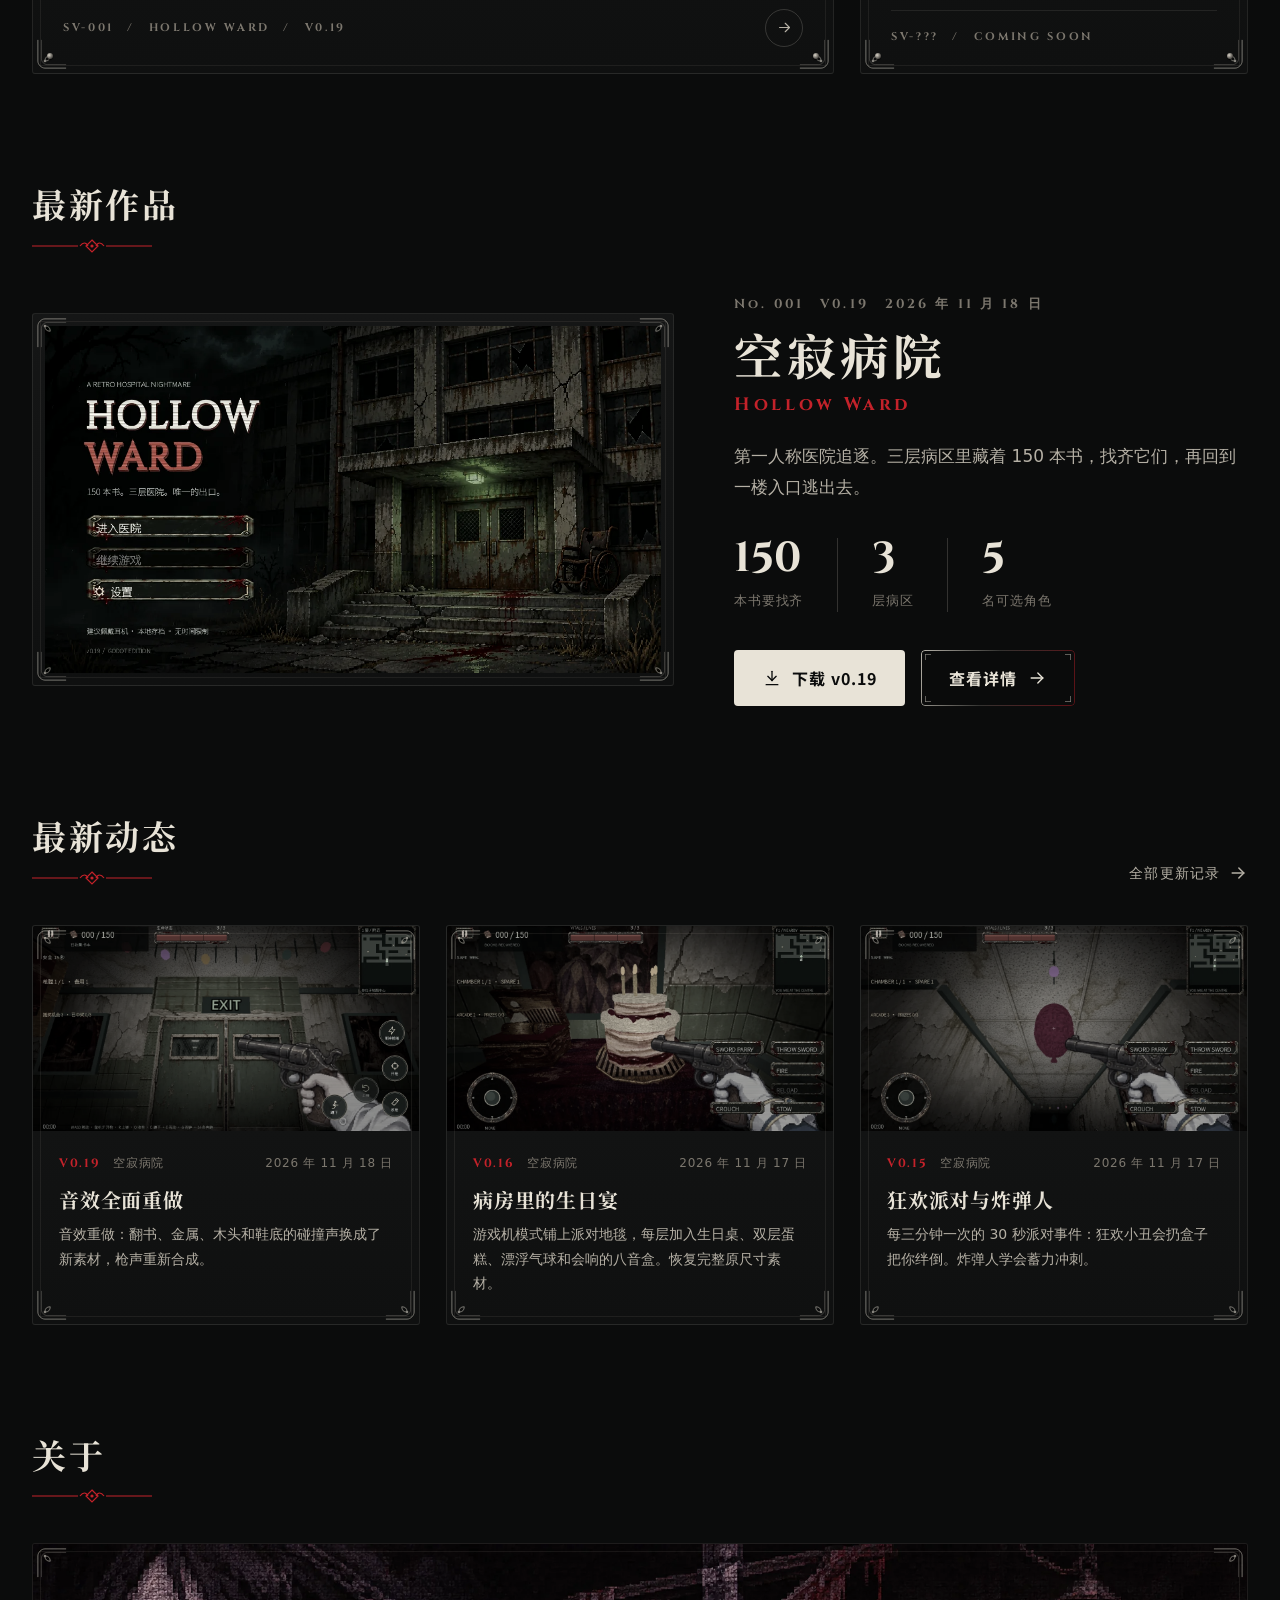
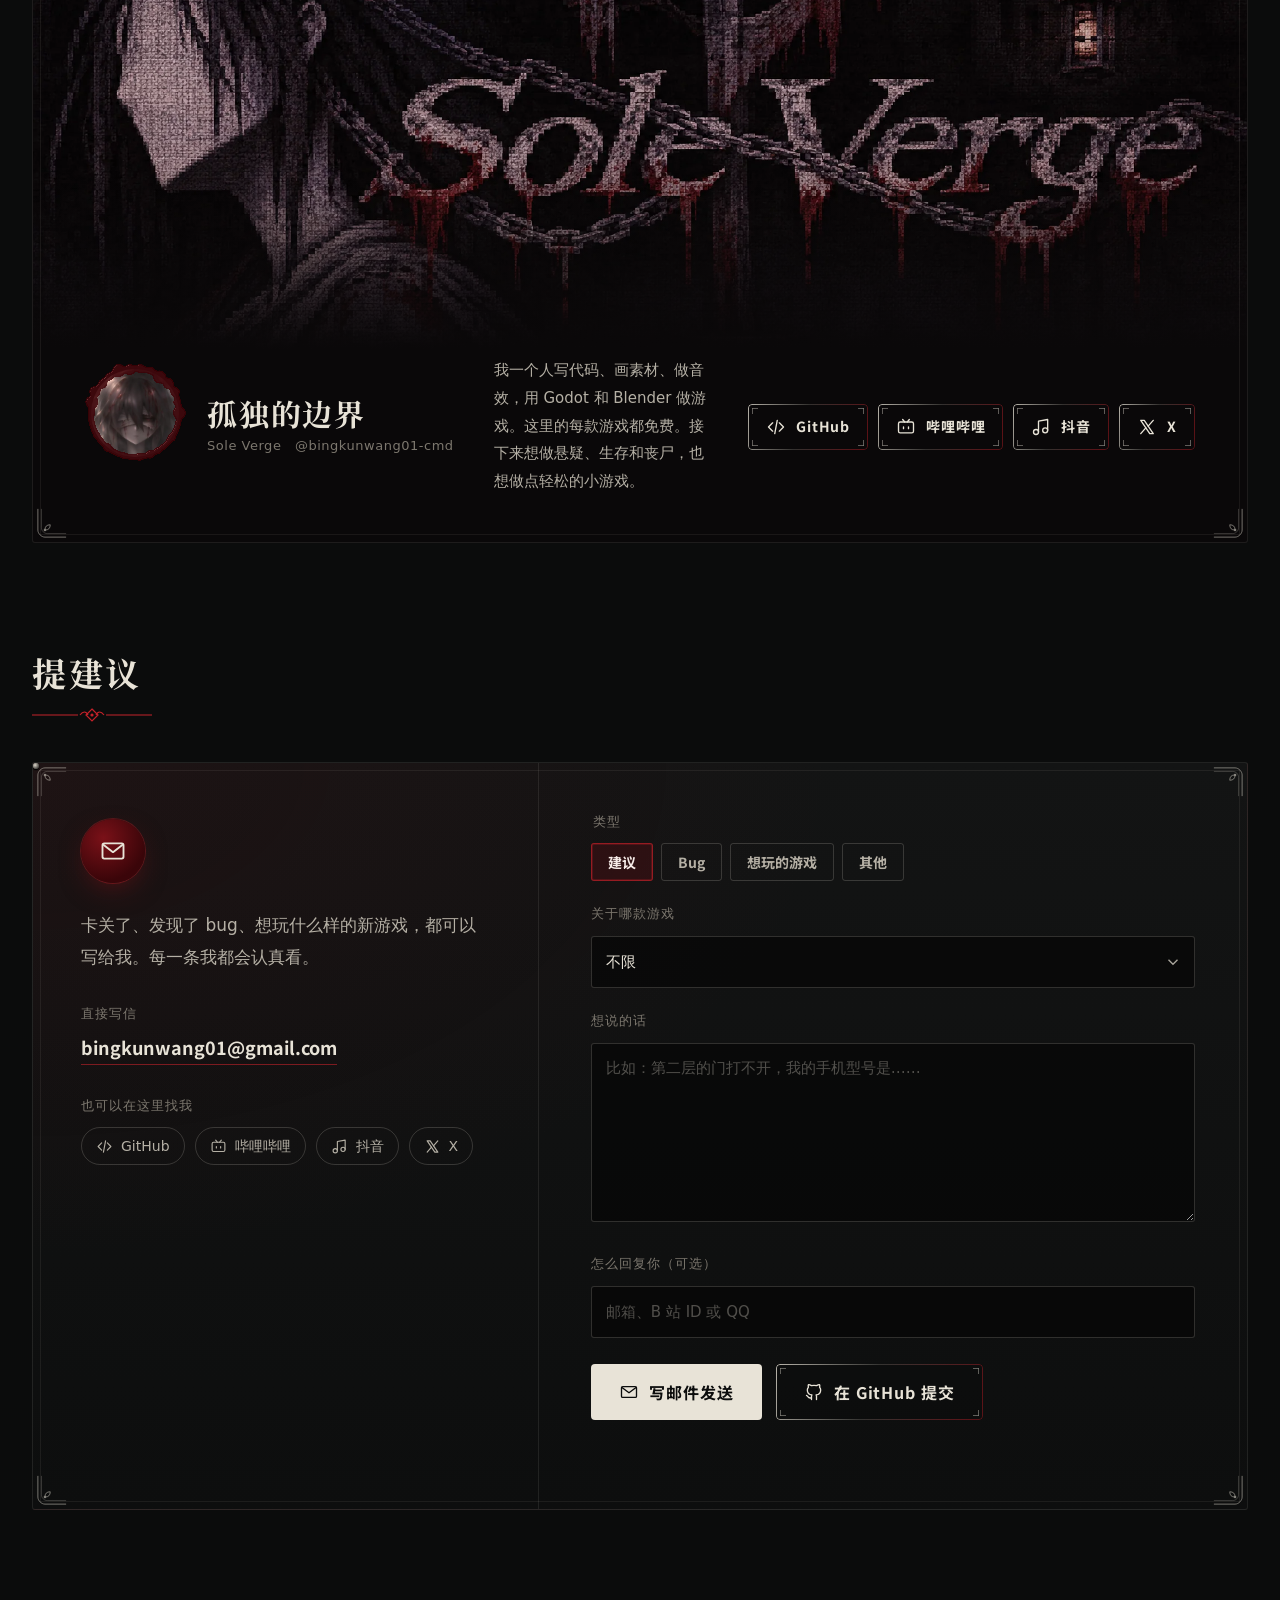
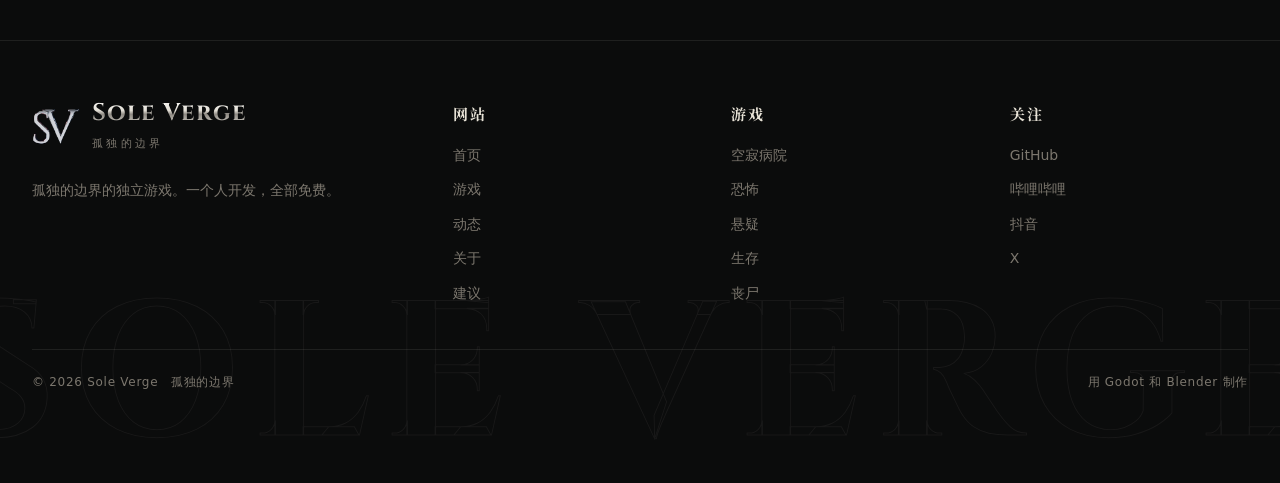
==== commit a0c24395: "Redder grade, pixel hero type, steel-and-blood button borders, ground clutter, real links - Hero re-" ====
--- a/index.html
+++ b/index.html
@@ -64,7 +64,7 @@
       <div class="shell hero__content">
         <p class="eyebrow">Sole Verge Games</p>
         <h1 class="hero__title" data-i18n-html="hero.title">欢迎来到<br>孤独的边界</h1>
-        <p class="hero__sub" data-i18n-html="hero.sub">一个人做的恐怖、悬疑与生存游戏，全部免费下载。<br>雾很大，记得带上灯。</p>
+        <p class="hero__sub" data-i18n-html="hero.sub">一个人做的<wbr>恐怖、<wbr>悬疑与<wbr>生存游戏，<wbr>全部免费下载。<br>雾很大，<wbr>记得带上灯。</p>
         <div class="hero__actions">
           <a class="btn btn--light" data-hero-download href="#games">
             <svg class="i i--down" viewBox="0 0 24 24" fill="none" stroke="currentColor" stroke-width="1.8" stroke-linecap="round" stroke-linejoin="round" aria-hidden="true"><path d="M12 4v11"/><path d="m7 10 5 5 5-5"/><path d="M5 20h14"/></svg>
--- a/css/site.css
+++ b/css/site.css
@@ -7,6 +7,14 @@
   font-weight: 700;
   font-display: swap;
   src: url("../fonts/cinzel/cinzel-latin-700-normal.woff2") format("woff2");
+}
+/* Fusion Pixel 12px (SIL OFL), subset to the characters this site uses */
+@font-face {
+  font-family: "SV Pixel";
+  font-style: normal;
+  font-weight: 400;
+  font-display: swap;
+  src: url("../fonts/fusion-pixel/fusion-pixel-12px-sv.woff2") format("woff2");
 }
 
 /* ---------- Tokens ---------- */
@@ -91,10 +99,27 @@
 .btn--blood .bleed stop:nth-child(3) { stop-color: #0e0001; stop-opacity: .6; }
 .btn--light { background: var(--bone); color: #0b0c0c; }
 .btn--light:hover { color: #f6ebe8; box-shadow: 0 14px 40px -18px rgba(90, 6, 12, .6); transition-delay: .2s; }
-.btn--line { border: 1px solid rgba(232, 227, 215, .5); color: var(--bone); }
-.btn--line:hover { border-color: #7a0a10; color: #f3e6e2; }
-.btn--blood { background: rgba(110, 12, 18, .34); color: #f3e9e6; border: 1px solid rgba(190, 40, 48, .5); box-shadow: inset 0 1px 0 rgba(255, 200, 200, .08), 0 8px 26px -14px rgba(160, 20, 28, .55); -webkit-backdrop-filter: blur(8px); backdrop-filter: blur(8px); }
-.btn--blood:hover { border-color: rgba(210, 60, 68, .7); }
+.btn--line { color: var(--bone); background: rgba(10, 10, 11, .35); }
+.btn--line:hover { color: #f3e6e2; }
+.btn--line::after, .btn--blood::after {
+  content: ""; position: absolute; inset: 0; z-index: 1; pointer-events: none; border-radius: inherit; padding: 1px;
+  background: linear-gradient(110deg, rgba(232, 227, 215, .78) 0%, rgba(140, 136, 128, .32) 22%, rgba(128, 22, 28, .7) 46%, rgba(70, 66, 62, .35) 62%, rgba(232, 227, 215, .6) 84%, rgba(120, 116, 108, .35) 100%) 0 0 / 220% 100%;
+  -webkit-mask: linear-gradient(#000 0 0) content-box, linear-gradient(#000 0 0); -webkit-mask-composite: xor; mask: linear-gradient(#000 0 0) content-box exclude, linear-gradient(#000 0 0);
+  transition: background-position .9s var(--ease), opacity .35s ease;
+}
+.btn--line:hover::after, .btn--blood:hover::after, .btn--line:focus-visible::after, .btn--blood:focus-visible::after { background-position: 100% 0; }
+.btn--line::before, .btn--blood::before {
+  content: ""; position: absolute; inset: 4px; z-index: 1; pointer-events: none; --tk: rgba(232, 227, 215, .7);
+  background:
+    linear-gradient(var(--tk), var(--tk)) left top / 6px 1px no-repeat, linear-gradient(var(--tk), var(--tk)) left top / 1px 6px no-repeat,
+    linear-gradient(var(--tk), var(--tk)) right top / 6px 1px no-repeat, linear-gradient(var(--tk), var(--tk)) right top / 1px 6px no-repeat,
+    linear-gradient(var(--tk), var(--tk)) left bottom / 6px 1px no-repeat, linear-gradient(var(--tk), var(--tk)) left bottom / 1px 6px no-repeat,
+    linear-gradient(var(--tk), var(--tk)) right bottom / 6px 1px no-repeat, linear-gradient(var(--tk), var(--tk)) right bottom / 1px 6px no-repeat;
+  opacity: .55; transition: opacity .35s ease, inset .35s var(--ease);
+}
+.btn--line:hover::before, .btn--blood:hover::before { opacity: 1; inset: 3px; }
+.btn--blood { background: rgba(96, 12, 18, .3); color: #f3e9e6; box-shadow: inset 0 1px 0 rgba(255, 200, 200, .08), 0 8px 26px -14px rgba(160, 20, 28, .55); -webkit-backdrop-filter: blur(8px); backdrop-filter: blur(8px); }
+
 .btn--sm { height: 40px; padding: 0 18px; font-size: 14px; }
 .btn__meta { font-family: var(--f-body); font-weight: 400; font-size: 13px; opacity: .65; letter-spacing: 0; }
 .btn .i { transition: transform .35s var(--ease); }
@@ -222,7 +247,7 @@
 /* heavy vignette that closes in around the logo */
 .hero__vig { position: absolute; inset: 0; z-index: -1; pointer-events: none;
   background:
-    radial-gradient(ellipse 34% 58% at var(--lx, 70%) var(--ly, 48%), transparent 0%, transparent 42%, rgba(3, 3, 4, .42) 72%, rgba(3, 3, 4, .78) 100%),
+    radial-gradient(ellipse 34% 58% at var(--lx, 70%) var(--ly, 48%), transparent 0%, transparent 42%, rgba(10, 2, 3, .44) 72%, rgba(8, 1, 2, .8) 100%),
     radial-gradient(ellipse 120% 90% at var(--lx, 70%) 45%, transparent 55%, rgba(0, 0, 0, .55) 100%); }
 .hero__lamp { position: absolute; z-index: -2; width: 240px; height: 240px; margin: -120px 0 0 -120px; pointer-events: none; border-radius: 50%;
   background: radial-gradient(closest-side, rgba(255, 175, 90, .5), rgba(255, 140, 60, .16) 50%, transparent 75%);
@@ -240,7 +265,15 @@
 .eyebrow { display: flex; align-items: center; gap: 14px; font-family: var(--f-brand); font-weight: 700; font-size: 18px; letter-spacing: .22em; color: var(--fog); }
 .eyebrow::before { content: ""; width: 34px; height: 1px; background: var(--blood-hi); box-shadow: 0 0 8px var(--blood-hi); }
 .hero__title { font-size: clamp(46px, 5vw, 78px); line-height: 1.16; letter-spacing: .06em; margin: 18px 0 20px; text-shadow: 0 2px 30px rgba(0, 0, 0, .6); }
-.hero__sub { font-size: clamp(16px, 1.4vw, 19px); color: var(--text-2); line-height: 1.85; max-width: 30em; }
+/* pixel type, drawn at whole multiples of the 12px grid so every pixel stays square; CRT rows and a hard blood-dark drop shadow */
+.hero .eyebrow, .hero__title, .hero__sub, .hero__latest { font-family: "SV Pixel", var(--f-ui); font-weight: 400; -webkit-font-smoothing: none; font-smooth: never; }
+.hero .eyebrow { font-size: 12px; letter-spacing: .32em; color: #b9b2a6; }
+.hero__title { font-size: 72px; line-height: 90px; letter-spacing: 6px; margin: 22px 0 22px; color: #ece6da;
+  background: repeating-linear-gradient(180deg, #f1ebdf 0 4px, #c9c1b3 4px 6px); -webkit-background-clip: text; background-clip: text; -webkit-text-fill-color: transparent;
+  text-shadow: none; filter: drop-shadow(6px 6px 0 rgba(84, 8, 14, .78)) drop-shadow(0 0 22px rgba(0, 0, 0, .7)); }
+.hero__sub { font-size: 24px; line-height: 36px; letter-spacing: .02em; color: #c7c0b4; max-width: 26em; word-break: keep-all; overflow-wrap: anywhere; }
+.hero__latest { font-size: 12px; letter-spacing: .06em; }
+
 .hero__actions { display: flex; gap: 18px; flex-wrap: wrap; margin-top: 44px; }
 .hero__latest { display: flex; align-items: center; gap: 10px; margin-top: 22px; font-size: 13px; color: var(--text-3); letter-spacing: .04em; }
 .hero__latest i { width: 7px; height: 7px; border-radius: 50%; background: var(--blood-hi); box-shadow: 0 0 10px var(--blood-hi); animation: rec 1.6s steps(1) infinite; }
@@ -597,8 +630,8 @@
   .hero__art { bottom: auto; height: 62svh; }
   .hero__art img { object-position: 84% 50%; }
   .hero__bolt { --mpos: 84% 50%; }
-  .hero__sub br { display: none; }
-  .hero__sub { text-wrap: pretty; }
+  .hero__sub { font-size: 24px; line-height: 36px; }
+  .hero__title { font-size: 60px; line-height: 75px; letter-spacing: 5px; filter: drop-shadow(5px 5px 0 rgba(84, 8, 14, .78)) drop-shadow(0 0 18px rgba(0, 0, 0, .7)); }
   .hero__art::after { content: ""; position: absolute; inset: 0; background: linear-gradient(180deg, rgba(6,7,7,.55) 0%, transparent 22%, transparent 55%, var(--bg) 100%); }
   .hero::before { background: none; }
   .hero__content { padding-top: 50svh; }
